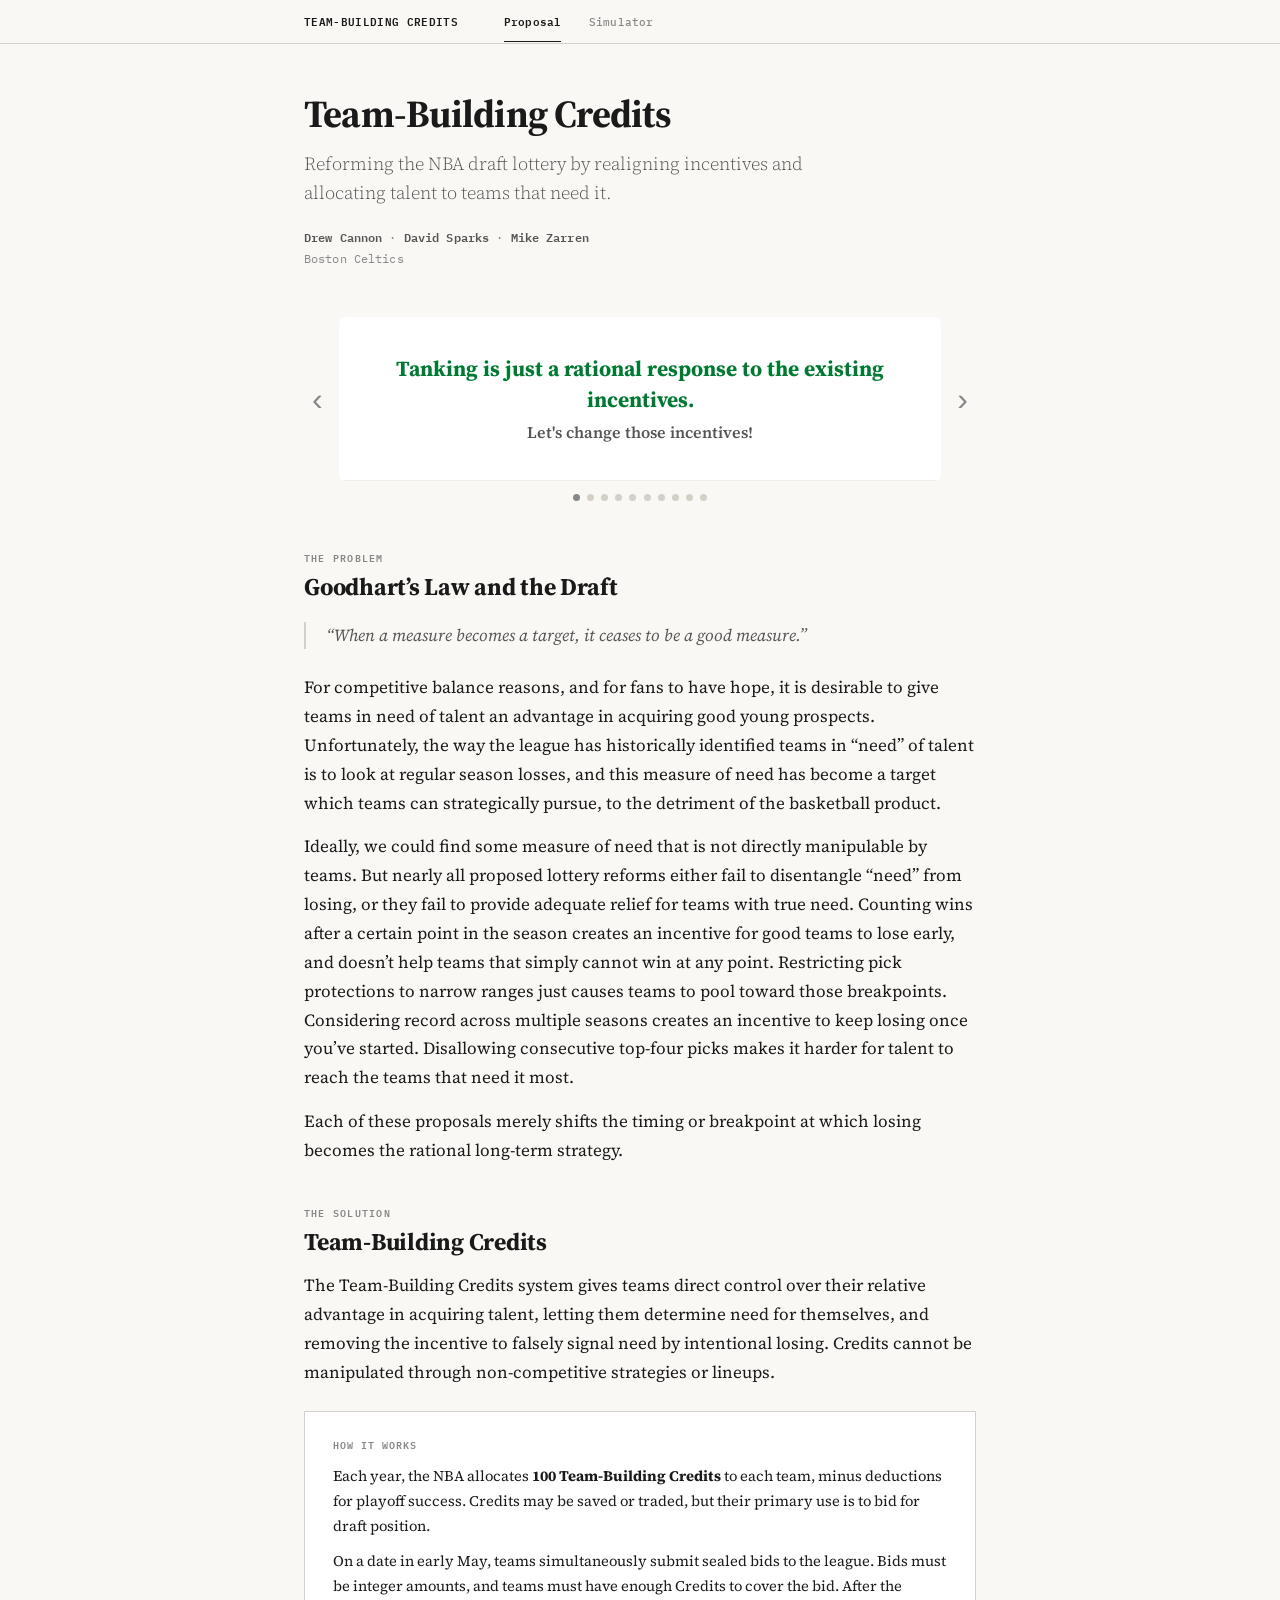
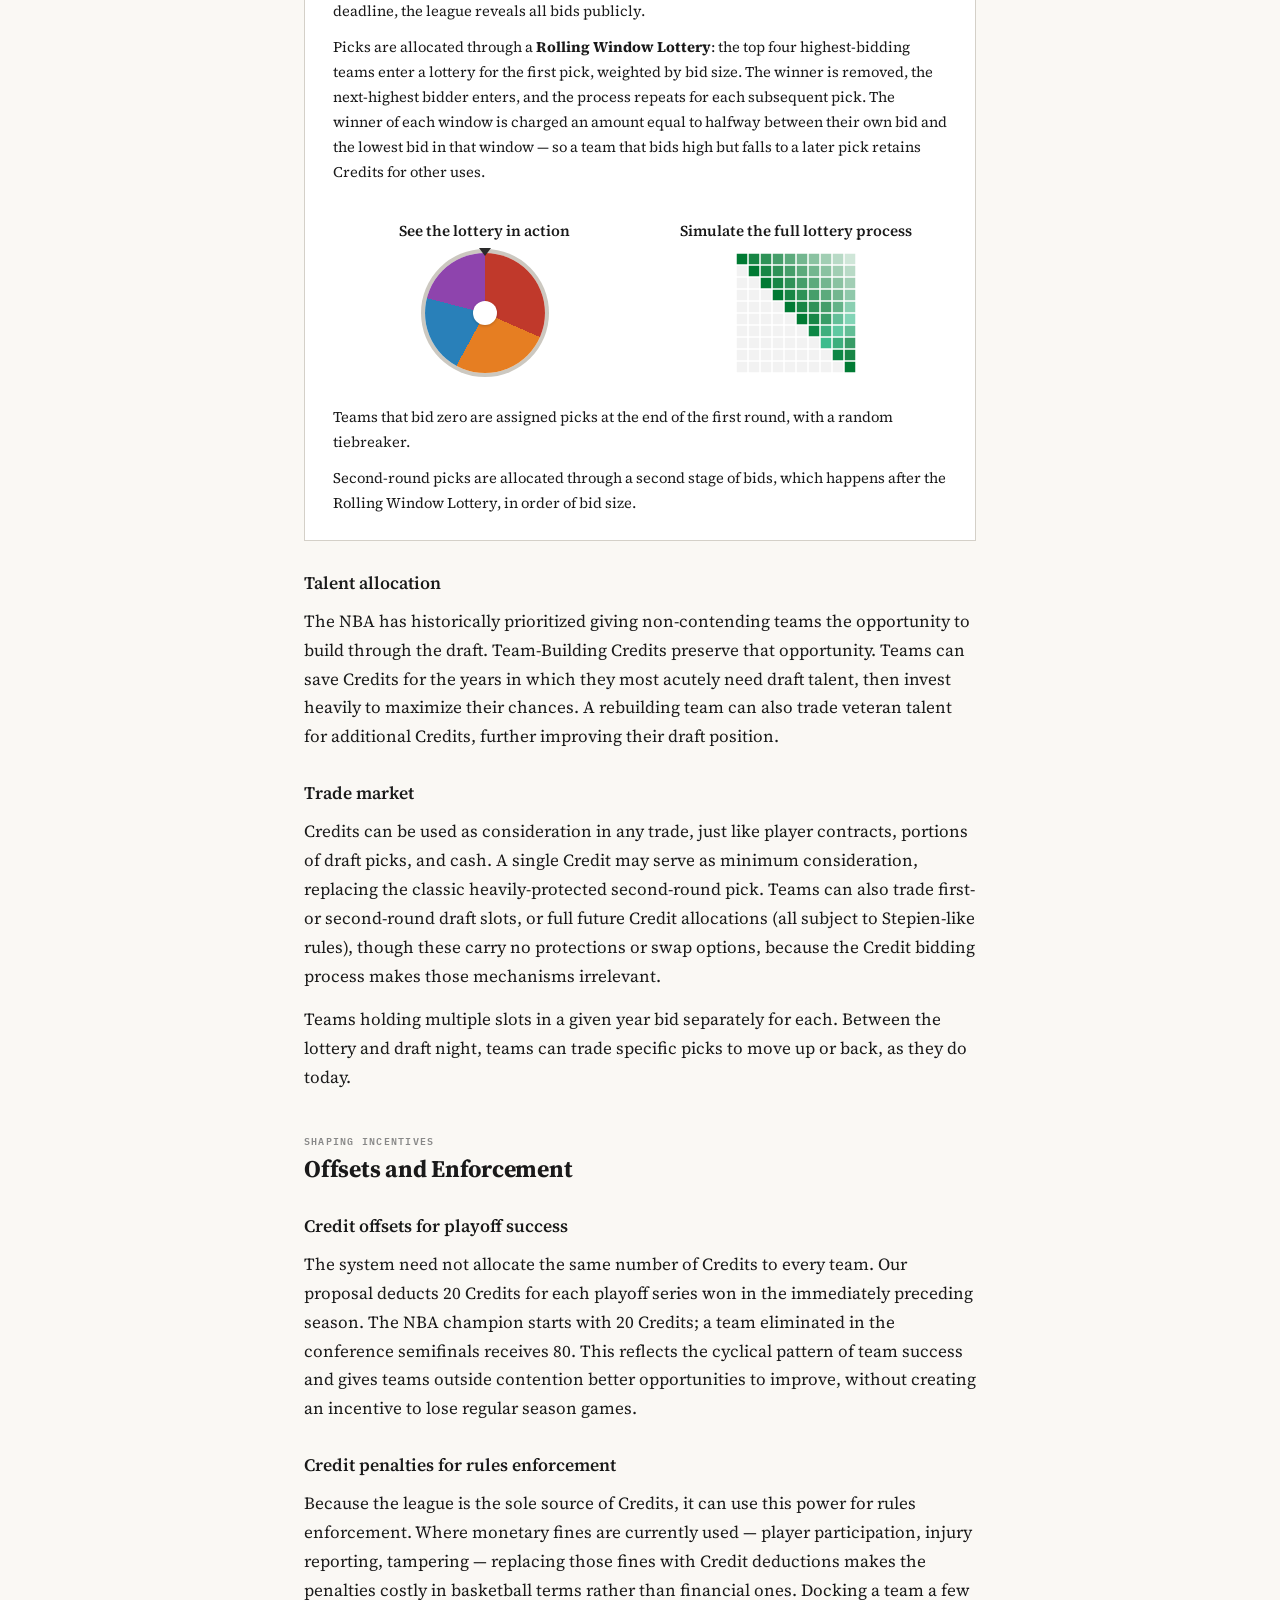
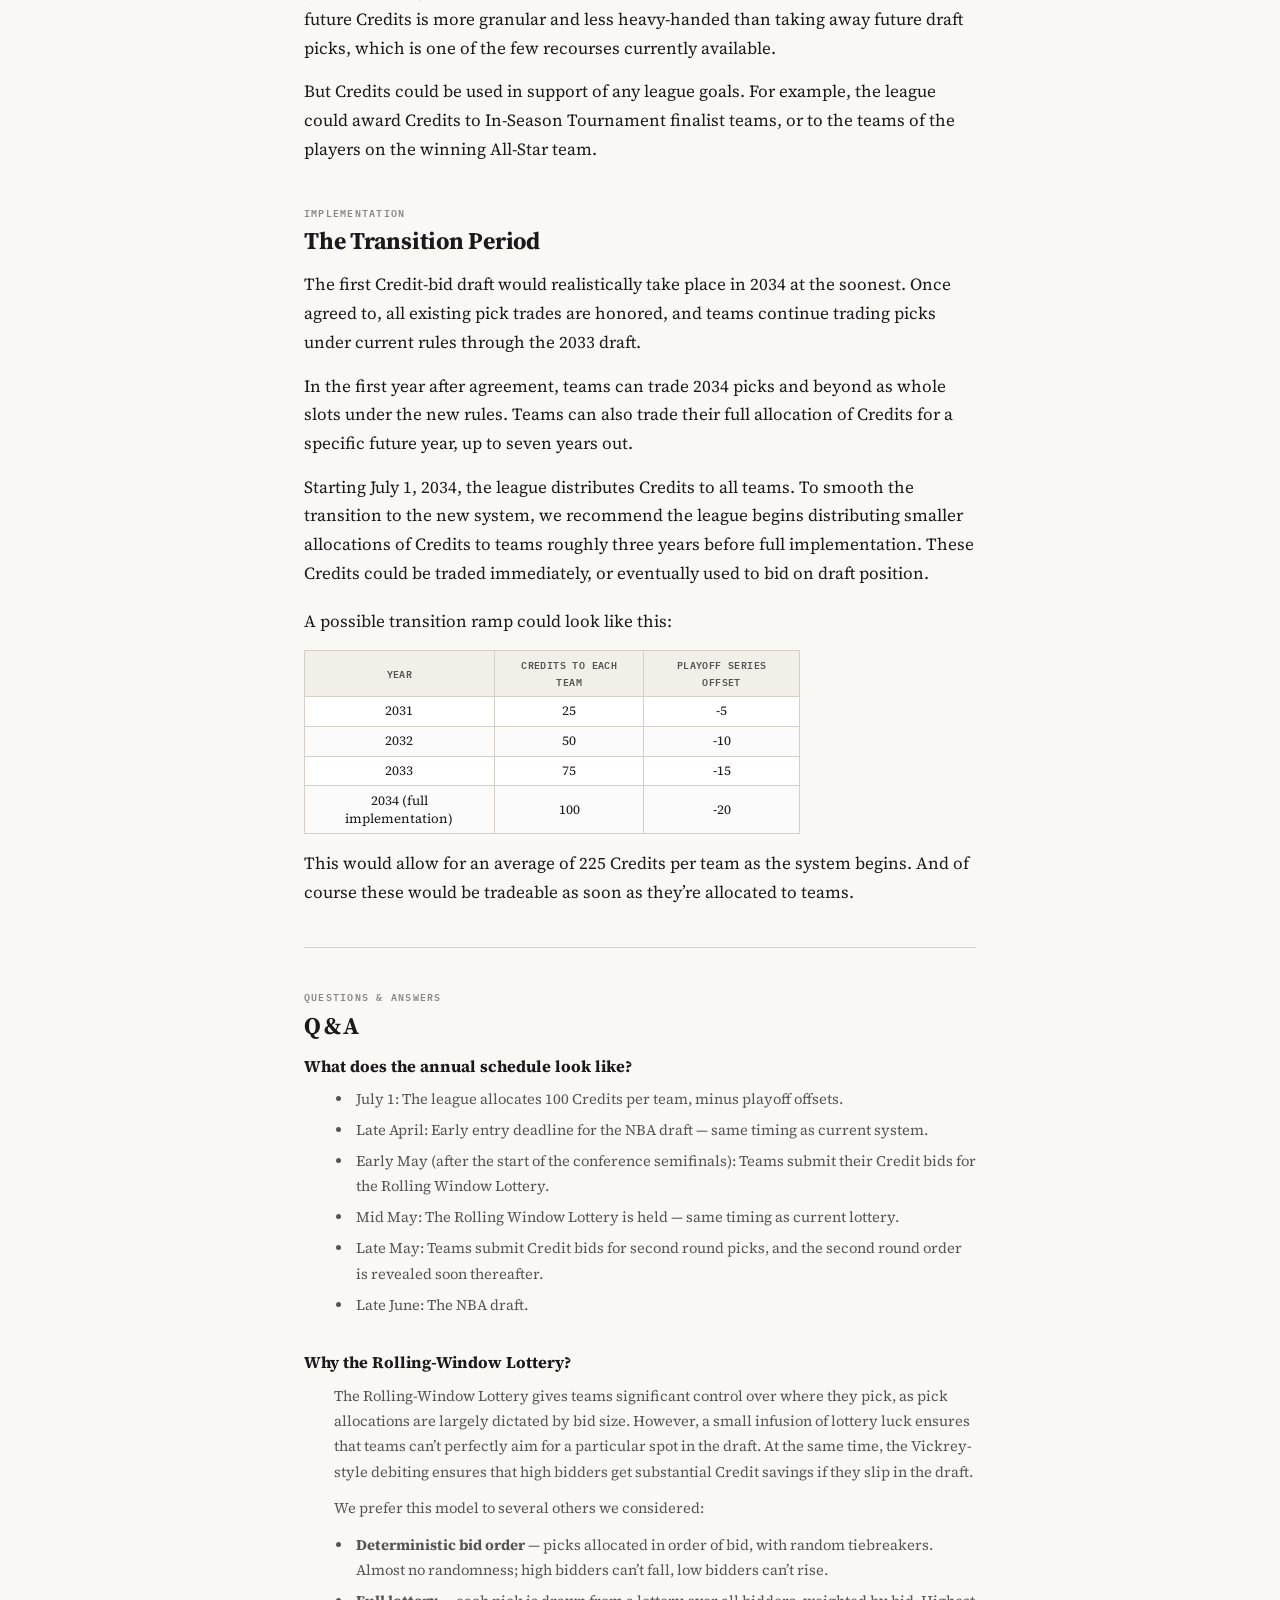
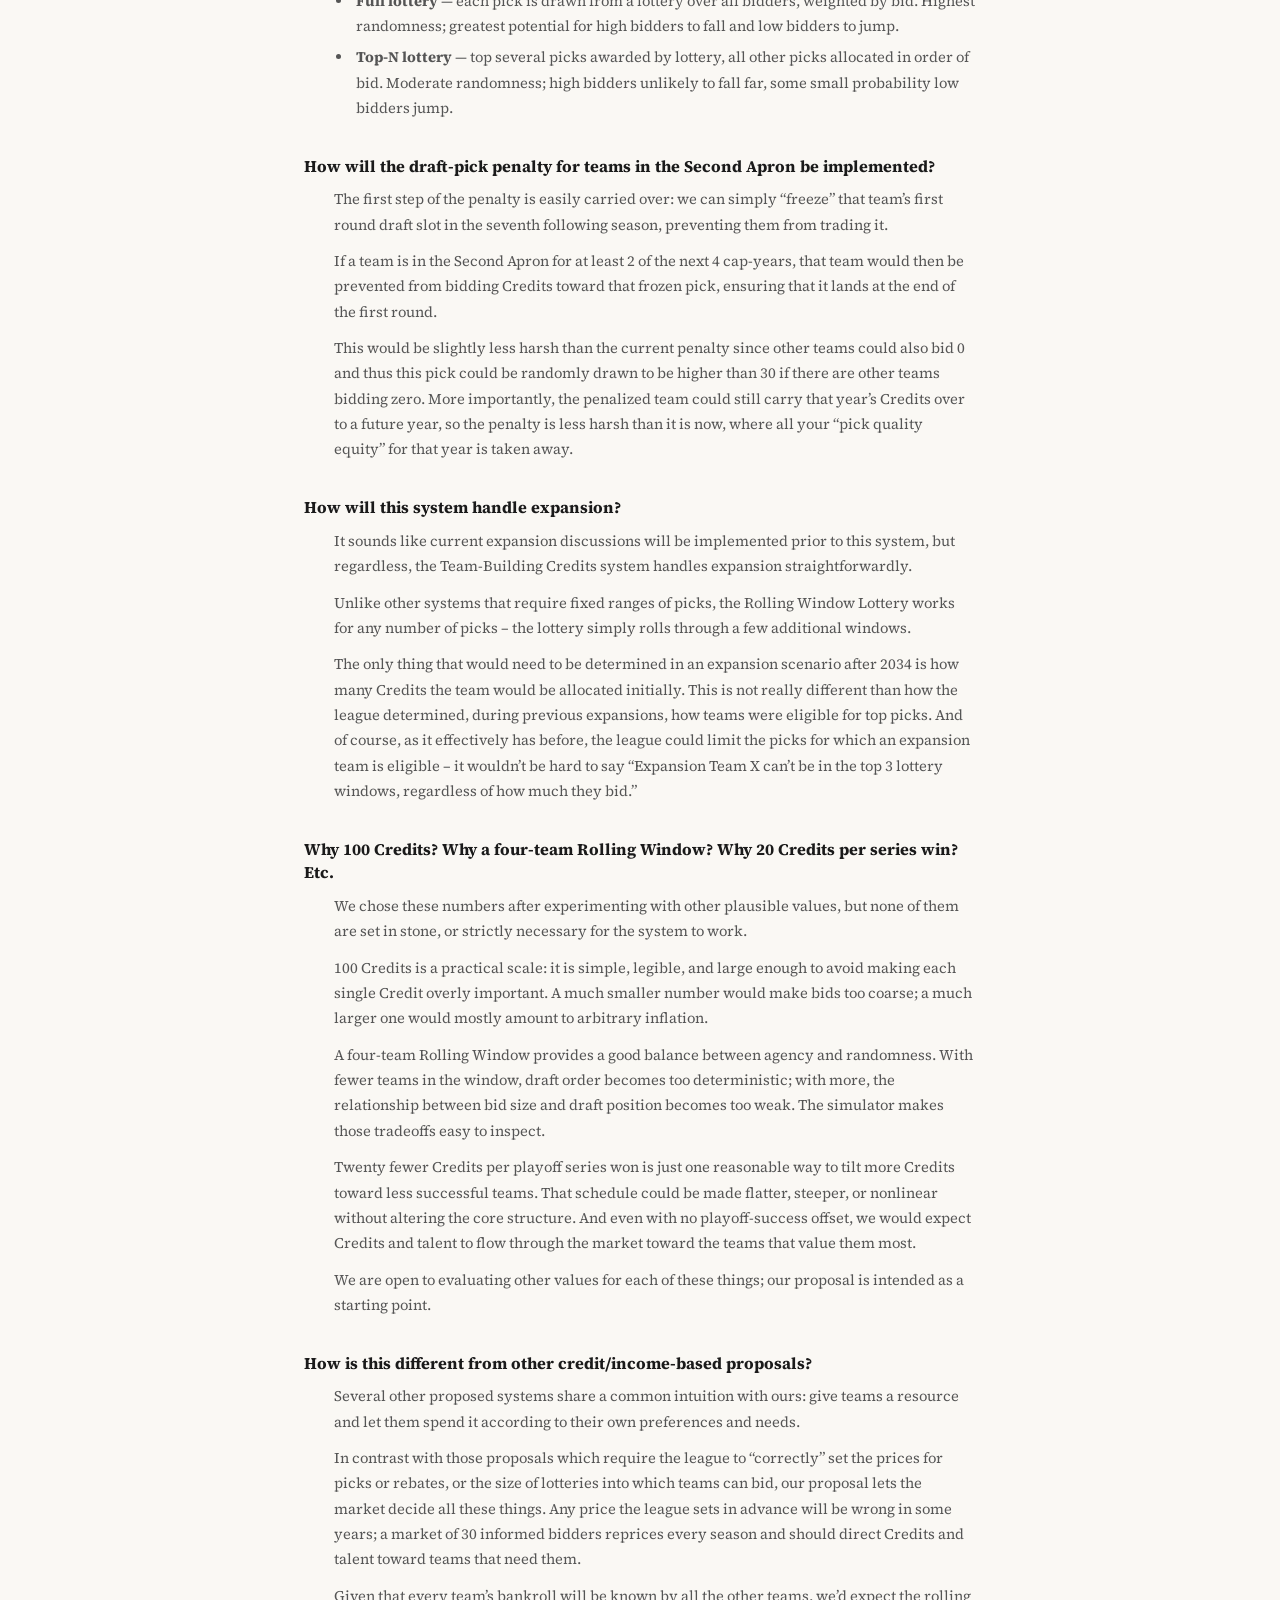
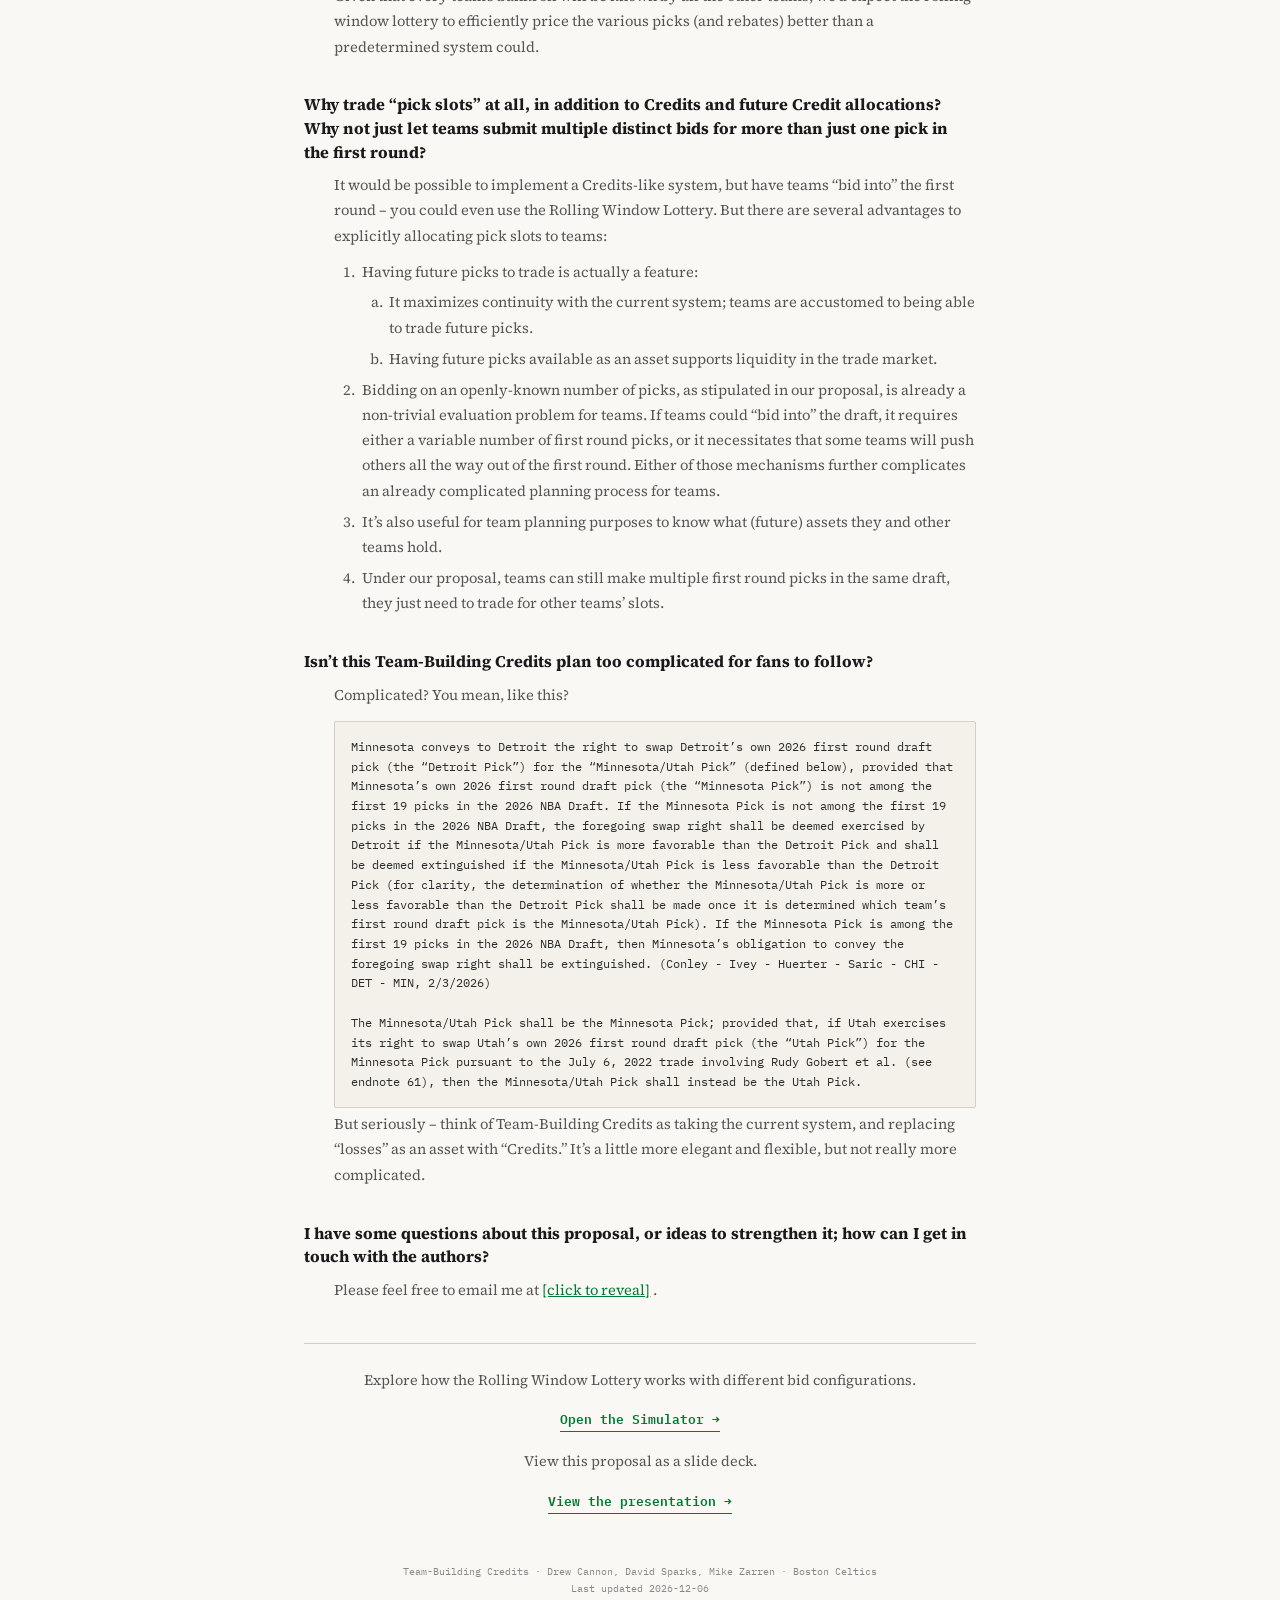
==== index.html @ 3e0dba51 "Harmonizing the share aesthetic" ====
<!DOCTYPE html>
<html lang="en">
<head>
<meta charset="UTF-8">
<meta name="viewport" content="width=device-width, initial-scale=1.0">
<title>Team-Building Credits — A Proposal for NBA Draft Reform</title>
<meta name="description" content="Putting team-building in the hands of the teams.">
<meta property="og:title" content="Team-Building Credits — A Proposal for NBA Draft Reform">
<meta property="og:description" content="Putting team-building in the hands of the teams.">
<meta property="og:type" content="website">
<meta property="og:image" content="https://dsparks.github.io/credits/og-image.png">
<meta name="twitter:card" content="summary">
<meta name="twitter:image" content="https://dsparks.github.io/credits/og-image.png">
<meta name="twitter:title" content="Team-Building Credits — A Proposal for NBA Draft Reform">
<meta name="twitter:description" content="Putting team-building in the hands of the teams.">
<link rel="icon" type="image/svg+xml" href="favicon.svg">
<script defer src="https://cloud.umami.is/script.js" data-website-id="dee76a7d-1304-4c90-aec9-0fe3c653b751"></script>
<link href="https://fonts.googleapis.com/css2?family=Source+Serif+4:ital,opsz,wght@0,8..60,300;0,8..60,400;0,8..60,600;0,8..60,700;1,8..60,300;1,8..60,400&family=IBM+Plex+Mono:wght@400;500;600&display=swap" rel="stylesheet">
<link rel="stylesheet" href="shared.css">
<style>
body { font-size: 17px; line-height: 1.7; }

/* --- Page --- */
.page {
  max-width: 720px;
  margin: 0 auto;
  padding: 3rem 1.5rem 6rem;
}

/* --- Hero --- */
.hero {
  margin-bottom: 3rem;
}

.hero h1 {
  font-family: var(--serif);
  font-size: 2.4rem;
  font-weight: 700;
  letter-spacing: -0.02em;
  line-height: 1.15;
  margin-bottom: 0.75rem;
  color: var(--text);
}

.hero .subtitle {
  font-size: 1.15rem;
  font-weight: 300;
  color: var(--text-secondary);
  line-height: 1.6;
  max-width: 560px;
}

.hero .byline {
  margin-top: 1.25rem;
  font-family: var(--mono);
  font-size: 0.75rem;
  color: var(--text-tertiary);
  letter-spacing: 0.01em;
}

.hero .byline strong {
  color: var(--text-secondary);
  font-weight: 600;
}

/* --- Section --- */
.section {
  margin-bottom: 2.5rem;
}

.section-label {
  font-family: var(--mono);
  font-size: 0.65rem;
  font-weight: 600;
  text-transform: uppercase;
  letter-spacing: 0.12em;
  color: var(--text-tertiary);
  margin-bottom: 0.3rem;
}

.section h2 {
  font-family: var(--serif);
  font-size: 1.5rem;
  font-weight: 700;
  letter-spacing: -0.01em;
  margin-bottom: 0.9rem;
  line-height: 1.25;
}

.section h3 {
  font-family: var(--serif);
  font-size: 1.1rem;
  font-weight: 600;
  margin-top: 1.75rem;
  margin-bottom: 0.5rem;
}

.section p {
  margin-bottom: 0.9rem;
}

/* --- Epigraph --- */
.epigraph {
  margin: 1.25rem 0 1.5rem 0;
  padding-left: 1.25rem;
  border-left: 2px solid var(--rule);
  font-style: italic;
  font-size: 1.05rem;
  color: var(--text-secondary);
  line-height: 1.65;
}

/* --- Mechanism box --- */
.mechanism-box {
  background: var(--white);
  border: 1px solid var(--rule);
  padding: 1.5rem 1.75rem;
  margin: 1.5rem 0 1.75rem;
}

.mechanism-box .mech-title {
  font-family: var(--mono);
  font-size: 0.65rem;
  font-weight: 600;
  text-transform: uppercase;
  letter-spacing: 0.1em;
  color: var(--text-tertiary);
  margin-bottom: 0.65rem;
}

.mechanism-box p {
  font-size: 0.92rem;
  line-height: 1.7;
  margin-bottom: 0.65rem;
}

.mechanism-box p:last-child { margin-bottom: 0; }

/* --- Transition ramp table (overrides) --- */
.transition-table-wrap {
  margin: 1.15rem 0 1.35rem 0;
}

.transition-table {
  width: 100%;
  max-width: 31rem;
}

.transition-ramp-note {
  margin-top: 0.95rem;
}

/* --- Q&A --- */
.qa-item {
  margin: 0 0 2.1rem 0;
  padding-top: 0;
  border-top: none;
}

.qa-item:first-of-type {
  padding-top: 0;
  border-top: none;
}

.qa-item .question {
  font-family: var(--serif);
  font-size: 1.02rem;
  font-weight: 700;
  color: var(--text);
  margin-bottom: 0.55rem;
  line-height: 1.45;
}

.qa-item .answer {
  margin-left: 0.9rem;
  padding-left: 1rem;
  border-left: none;
  font-size: 0.92rem;
  line-height: 1.72;
  color: var(--text-secondary);
}

.qa-item .answer p {
  color: var(--text-secondary);
  font-size: 0.92rem;
  margin-bottom: 0.7rem;
}

.qa-item .answer p:last-child {
  margin-bottom: 0;
}

.qa-item .answer ul {
  margin: 0.45rem 0 0.8rem 1.15rem;
  padding: 0;
  font-size: 0.92rem;
  line-height: 1.72;
  color: var(--text-secondary);
}

.qa-item .answer ol {
  margin: 0.45rem 0 0.8rem 0;
  padding-left: 1.5rem;
  font-size: 0.92rem;
  line-height: 1.72;
  color: var(--text-secondary);
}

.qa-item .answer li ol {
  margin-top: 0.3rem;
  margin-bottom: 0.3rem;
}

.qa-item .answer li {
  margin-bottom: 0.35rem;
  padding-left: 0.2rem;
}

.qa-item .answer a { text-decoration: underline; }

/* --- Long pick description block --- */
.pick-code-block {
  margin: 0.8rem 0 0.25rem;
  padding: 0.95rem 1rem;
  background: #f4f1ea;
  border: 1px solid var(--rule);
  border-radius: 2px;
  overflow-x: auto;
}

.pick-code-block code {
  display: block;
  white-space: pre-wrap;
  font-family: var(--mono);
  font-size: 0.78rem;
  line-height: 1.58;
  color: #2b2b2b;
}

/* --- CTA --- */
.cta {
  margin-top: 1rem;
  padding-top: 1.5rem;
  border-top: 1px solid var(--rule);
  text-align: center;
}

.cta p {
  font-size: 0.9rem;
  color: var(--text-secondary);
  margin-bottom: 0.75rem;
}

.cta a {
  font-family: var(--mono);
  font-size: 0.8rem;
  font-weight: 600;
  text-decoration: none;
  border-bottom: 1px solid var(--accent);
  padding-bottom: 1px;
}

.cta a:hover { color: var(--accent-light); border-color: var(--accent-light); }

/* --- Rule / footer --- */
hr {
  border: none;
  border-top: 1px solid var(--rule);
  margin: 2.5rem 0;
}

.footer {
  font-family: var(--mono);
  font-size: 0.65rem;
  color: var(--text-tertiary);
  text-align: center;
  margin-top: 3rem;
}

.dim { color: var(--text-secondary); }

@media (max-width: 600px) {
  .page { padding: 2rem 1rem 4rem; }
  .hero h1 { font-size: 1.7rem; }
  .alt-grid { grid-template-columns: 1fr; }
  .alt-card { border-right: none !important; }
  .alt-card:not(:last-child) { border-bottom: 1px solid var(--rule-light) !important; }
}

/* --- Glider Carousel --- */
.glider-section {
  margin: 0 0 3rem;
}
.glider-outer {
  display: flex;
  align-items: center;
  gap: 0.5rem;
}
.glider-viewport {
  flex: 1;
  overflow: hidden;
  border-radius: 6px;
  background: var(--surface);
}
.glider-track {
  display: flex;
  transition: transform 0.45s cubic-bezier(0.4, 0, 0.2, 1);
  will-change: transform;
}
.glider-slide {
  min-width: 100%;
  padding: 2.25rem 2rem;
  display: flex;
  align-items: center;
  justify-content: center;
  min-height: 10rem;
  text-align: center;
}
.glider-slide p {
  font-family: var(--serif);
  font-size: 1.25rem;
  font-weight: 700;
  line-height: 1.45;
  color: var(--text);
  max-width: 520px;
}
.glider-btn {
  background: none;
  border: none;
  cursor: pointer;
  font-size: 2rem;
  line-height: 1;
  color: var(--text-tertiary);
  padding: 0.25rem 0.5rem;
  flex-shrink: 0;
  transition: color 0.15s;
  user-select: none;
}
.glider-btn:hover { color: var(--text-secondary); }
.glider-dots {
  display: flex;
  justify-content: center;
  gap: 0.45rem;
  margin-top: 0.85rem;
}
.glider-dot {
  width: 7px;
  height: 7px;
  border-radius: 50%;
  border: none;
  background: var(--rule);
  cursor: pointer;
  padding: 0;
  transition: background 0.2s;
}
.glider-dot.active { background: var(--text-tertiary); }

/* --- Glider slide style variants ---
   Add ONE of these classes alongside .glider-slide to apply a visual treatment.
   Available names: gs-green  gs-dark  gs-rule  gs-two-tone  gs-warm  gs-stripe

   gs-two-tone requires two <p> tags inside the slide:
     first <p>  = the hook line  (large, accent green)
     second <p> = the payoff line (smaller, muted dark)
   All other styles work with a single <p>. */

/* gs-green — solid forest green, warm cream text */
.gs-green { background: #007A33; }
.gs-green p { color: #f5f0e8; }

/* gs-dark — near-black, warm cream text */
.gs-dark { background: #1c1a17; }
.gs-dark p { color: #f0ece3; }

/* gs-rule — cream bg, thick left accent bar, left-aligned */
.gs-rule { border-left: 5px solid #007A33; padding-left: 2.5rem; justify-content: flex-start; text-align: left; }
.gs-rule p { text-align: left; }

/* gs-two-tone — white bg; first <p> in accent green, second <p> in muted dark */
.gs-two-tone { background: #fff; flex-direction: column; gap: 0.35rem; }
.gs-two-tone p:first-child { font-size: 1.35rem; color: #007A33; }
.gs-two-tone p + p { font-size: 1rem; font-weight: 600; color: var(--text-secondary); }

/* gs-warm — warm ivory bg with oversized faint opening-quote mark */
.gs-warm { background: #f5f1e8; position: relative; overflow: hidden; }
.gs-warm::before {
  content: '\201C';
  position: absolute; top: -0.75rem; left: 0.6rem;
  font-size: 9rem; line-height: 1;
  color: #007A33; opacity: 0.12;
  font-family: var(--serif); font-weight: 700;
  pointer-events: none; user-select: none;
}
.gs-warm p { position: relative; }

/* gs-stripe — cream bg with inset top green stripe */
.gs-stripe { box-shadow: inset 0 5px 0 #007A33; }

/* --- Lottery modal --- */
.mechanism-ctas {
  display: grid;
  grid-template-columns: 1fr 1fr;
  gap: 0.5rem;
  margin: 1.25rem 0 1rem;
}
.mech-cta {
  display: flex;
  flex-direction: column;
  align-items: center;
  gap: 0.75rem;
  padding: 1rem 0.75rem;
  background: none;
  border: none;
  cursor: pointer;
  text-decoration: none;
  color: var(--text);
  border-radius: 4px;
  transition: background 0.15s;
}
.mech-cta:hover {
  background: rgba(0,0,0,0.04);
  color: var(--text);
}
.mech-cta:focus-visible {
  outline: 2px solid var(--accent);
  outline-offset: 4px;
}
.mech-cta-label {
  font-family: var(--serif);
  font-size: 0.95rem;
  font-weight: 600;
  color: var(--text);
  text-align: center;
  line-height: 1.35;
}
.lottery-mini-wheel-wrap {
  position: relative;
  flex-shrink: 0;
  width: 120px;
  height: 120px;
}
.lottery-mini-pointer {
  position: absolute;
  top: -5px;
  left: 50%;
  transform: translateX(-50%);
  width: 0;
  height: 0;
  border-left: 6px solid transparent;
  border-right: 6px solid transparent;
  border-top: 8px solid #2a2a2a;
  z-index: 2;
}
.lottery-mini-wedges {
  display: block;
  width: 120px;
  height: 120px;
  border-radius: 50%;
  background: conic-gradient(
    #C0392B 0 31.58%,
    #E67E22 31.58% 57.89%,
    #2980B9 57.89% 78.95%,
    #8E44AD 78.95% 100%
  );
  box-shadow: 0 0 0 4px #ccc8c0;
  animation: lottery-spin 0.4s linear infinite;
  will-change: transform;
  position: relative;
}
.lottery-mini-wedges::after {
  content: '';
  position: absolute;
  top: 50%;
  left: 50%;
  width: 20%;
  height: 20%;
  border-radius: 50%;
  background: #fff;
  transform: translate(-50%, -50%);
  box-shadow: 0 1px 3px rgba(0,0,0,0.2);
}
@keyframes lottery-spin {
  from { transform: rotate(0deg); }
  to   { transform: rotate(360deg); }
}


.lottery-overlay {
  position: fixed;
  inset: 0;
  background: rgba(0,0,0,0.55);
  z-index: 900;
  display: flex;
  align-items: center;
  justify-content: center;
  opacity: 0;
  pointer-events: none;
  transition: opacity 0.2s ease;
}
.lottery-overlay.open {
  opacity: 1;
  pointer-events: auto;
}
.lottery-modal {
  position: relative;
  width: min(92vw, 1100px);
  height: min(88vh, 720px);
  background: var(--bg);
  border-radius: 3px;
  overflow: hidden;
  box-shadow: 0 12px 48px rgba(0,0,0,0.3);
  transform: scale(0.97);
  transition: transform 0.2s ease;
}
.lottery-overlay.open .lottery-modal {
  transform: scale(1);
}
.lottery-modal iframe {
  width: 100%;
  height: 100%;
  border: none;
  display: block;
}
.lottery-modal-close {
  position: absolute;
  top: 0.6rem;
  right: 0.75rem;
  z-index: 10;
  background: rgba(250,248,244,0.92);
  border: 1px solid var(--rule);
  cursor: pointer;
  font-size: 1rem;
  line-height: 1;
  color: var(--text-secondary);
  padding: 0.3rem 0.55rem;
  border-radius: 2px;
  font-family: var(--mono);
  transition: color 0.15s, background 0.15s;
}
.lottery-modal-close:hover {
  color: var(--text);
  background: var(--white);
}
</style>
</head>
<body>

<nav class="site-nav">
  <div class="site-nav-inner">
    <a class="site-nav-title" href="index.html">Team-Building Credits</a>
    <a class="nav-tab active" href="index.html">Proposal</a>
    <a class="nav-tab" href="simulator.html">Simulator</a>
  </div>
</nav>

<div class="page">

  <div class="hero">
    <h1>Team-Building Credits</h1>
    <div class="subtitle">Reforming the NBA draft lottery by realigning incentives and allocating talent to teams that need it.</div>
    <div class="byline">
      <strong>Drew Cannon</strong> &middot; <strong>David Sparks</strong> &middot; <strong>Mike Zarren</strong><br>
      Boston Celtics
    </div>
  </div>

  <div class="glider-section">
    <div class="glider-outer">
      <button class="glider-btn glider-prev" aria-label="Previous slide">&#8249;</button>
      <div class="glider-viewport">
        <div class="glider-track" id="gliderTrack">
          <div class="glider-slide gs-two-tone" aria-hidden="true"><p>Tanking is just a rational response to the existing incentives.</p><p>Let's change those incentives!</p></div>
          <div class="glider-slide gs-dark"><p>Team-Building Credits sever the connection between losing and draft position, giving teams direct control over their rebuilding strategy.</p></div>
          <div class="glider-slide gs-green" aria-hidden="true"><p>The league distributes ≈100 Credits to each team, each year. Fewer Credits go to teams who advance in the playoffs.</p></div>
          <div class="glider-slide gs-rule" aria-hidden="true"><p>Credits are used to bid for draft position in a <i>Rolling Window Lottery.</i></p></div>
          <div class="glider-slide gs-stripe" aria-hidden="true"><p>But unspent Credits carry over year-to-year, allowing teams to save up.</p></div>
          <div class="glider-slide gs-dark" aria-hidden="true"><p>Want a top pick? Save up your Credits or trade for them, then bid when the timing is right.</p></div>
          <div class="glider-slide gs-rule" aria-hidden="true"><p>Credits can be traded, just like players, picks, and cash are now.</p></div>
          <div class="glider-slide gs-stripe" aria-hidden="true"><p>Future Credit allocations can also be traded, as can pick slots</p></div>
          <div class="glider-slide gs-green" aria-hidden="true"><p>Fans deserve a league where their team never has a reason to lose.</p></div>
        </div>
      </div>
      <button class="glider-btn glider-next" aria-label="Next slide">&#8250;</button>
    </div>
    <div class="glider-dots" id="gliderDots">
      <button class="glider-dot active" aria-label="Slide 1"></button>
      <button class="glider-dot" aria-label="Slide 2"></button>
      <button class="glider-dot" aria-label="Slide 3"></button>
      <button class="glider-dot" aria-label="Slide 4"></button>
      <button class="glider-dot" aria-label="Slide 5"></button>
      <button class="glider-dot" aria-label="Slide 6"></button>
      <button class="glider-dot" aria-label="Slide 7"></button>
      <button class="glider-dot" aria-label="Slide 8"></button>
      <button class="glider-dot" aria-label="Slide 9"></button>
      <button class="glider-dot" aria-label="Slide 10"></button>
    </div>
  </div>

  <div class="section">
    <div class="section-label">The Problem</div>
    <h2>Goodhart&rsquo;s Law and the Draft</h2>

    <div class="epigraph">
      &ldquo;When a measure becomes a target, it ceases to be a good measure.&rdquo;
    </div>

    <p>For competitive balance reasons, and for fans to have hope, it is desirable to give teams in need of talent an advantage in acquiring good young prospects. Unfortunately, the way the league has historically identified teams in &ldquo;need&rdquo; of talent is to look at regular season losses, and this measure of need has become a target which teams can strategically pursue, to the detriment of the basketball product.</p>

    <p>Ideally, we could find some measure of need that is not directly manipulable by teams. But nearly all proposed lottery reforms either fail to disentangle &ldquo;need&rdquo; from losing, or they fail to provide adequate relief for teams with true need. Counting wins after a certain point in the season creates an incentive for good teams to lose early, and doesn&rsquo;t help teams that simply cannot win at any point. Restricting pick protections to narrow ranges just causes teams to pool toward those breakpoints. Considering record across multiple seasons creates an incentive to keep losing once you&rsquo;ve started. Disallowing consecutive top-four picks makes it harder for talent to reach the teams that need it most.</p>

    <p>Each of these proposals merely shifts the timing or breakpoint at which losing becomes the rational long-term strategy.</p>
  </div>

  <div class="section">
    <div class="section-label">The Solution</div>
    <h2>Team-Building Credits</h2>

    <p>The Team-Building Credits system gives teams direct control over their relative advantage in acquiring talent, letting them determine need for themselves, and removing the incentive to falsely signal need by intentional losing. Credits cannot be manipulated through non-competitive strategies or lineups.</p>

    <div class="mechanism-box">
      <div class="mech-title">How It Works</div>
      <p>Each year, the NBA allocates <strong>100 Team-Building Credits</strong> to each team, minus deductions for playoff success. Credits may be saved or traded, but their primary use is to bid for draft position.</p>
      <p>On a date in early May, teams simultaneously submit sealed bids to the league. Bids must be integer amounts, and teams must have enough Credits to cover the bid. After the deadline, the league reveals all bids publicly.</p>
      <p>Picks are allocated through a <strong>Rolling Window Lottery</strong>: the top four highest-bidding teams enter a lottery for the first pick, weighted by bid size. The winner is removed, the next-highest bidder enters, and the process repeats for each subsequent pick. The winner of each window is charged an amount equal to halfway between their own bid and the lowest bid in that window &mdash; so a team that bids high but falls to a later pick retains Credits for other uses.</p>
      <div class="mechanism-ctas">
        <button class="mech-cta" id="lotteryTrigger">
          <span class="mech-cta-label">See the lottery in action</span>
          <span class="lottery-mini-wheel-wrap">
            <span class="lottery-mini-pointer"></span>
            <span class="lottery-mini-wedges"></span>
          </span>
        </button>
        <a class="mech-cta" href="simulator.html">
          <span class="mech-cta-label">Simulate the full lottery process</span>
          <canvas id="heatmapIcon"></canvas>
        </a>
      </div>
      <p>Teams that bid zero are assigned picks at the end of the first round, with a random tiebreaker.</p>
      <p>Second-round picks are allocated through a second stage of bids, which happens after the Rolling Window Lottery, in order of bid size.</p>
    </div>

    <h3>Talent allocation</h3>
    <p>The NBA has historically prioritized giving non-contending teams the opportunity to build through the draft. Team-Building Credits preserve that opportunity. Teams can save Credits for the years in which they most acutely need draft talent, then invest heavily to maximize their chances. A rebuilding team can also trade veteran talent for additional Credits, further improving their draft position.</p>

    <h3>Trade market</h3>
    <p>Credits can be used as consideration in any trade, just like player contracts, portions of draft picks, and cash. A single Credit may serve as minimum consideration, replacing the classic heavily-protected second-round pick. Teams can also trade first- or second-round draft slots, or full future Credit allocations (all subject to Stepien-like rules), though these carry no protections or swap options, because the Credit bidding process makes those mechanisms irrelevant.</p>
    <p>Teams holding multiple slots in a given year bid separately for each. Between the lottery and draft night, teams can trade specific picks to move up or back, as they do today.</p>
  </div>

  <div class="section">
    <div class="section-label">Shaping Incentives</div>
    <h2>Offsets and Enforcement</h2>

    <h3>Credit offsets for playoff success</h3>
    <p>The system need not allocate the same number of Credits to every team. Our proposal deducts 20 Credits for each playoff series won in the immediately preceding season. The NBA champion starts with 20 Credits; a team eliminated in the conference semifinals receives 80. This reflects the cyclical pattern of team success and gives teams outside contention better opportunities to improve, without creating an incentive to lose regular season games.</p>

    <h3>Credit penalties for rules enforcement</h3>
    <p>Because the league is the sole source of Credits, it can use this power for rules enforcement. Where monetary fines are currently used &mdash; player participation, injury reporting, tampering &mdash; replacing those fines with Credit deductions makes the penalties costly in basketball terms rather than financial ones. Docking a team a few future Credits is more granular and less heavy-handed than taking away future draft picks, which is one of the few recourses currently available.</p>
    <p>But Credits could be used in support of any league goals. For example, the league could award Credits to In-Season Tournament finalist teams, or to the teams of the players on the winning All-Star team.</p>
  </div>

  <div class="section">
    <div class="section-label">Implementation</div>
    <h2>The Transition Period</h2>

    <p>The first Credit-bid draft would realistically take place in 2034 at the soonest. Once agreed to, all existing pick trades are honored, and teams continue trading picks under current rules through the 2033 draft.</p>
    <p>In the first year after agreement, teams can trade 2034 picks and beyond as whole slots under the new rules. Teams can also trade their full allocation of Credits for a specific future year, up to seven years out.</p>
    <p>Starting July 1, 2034, the league distributes Credits to all teams. To smooth the transition to the new system, we recommend the league begins distributing smaller allocations of Credits to teams roughly three years before full implementation. These Credits could be traded immediately, or eventually used to bid on draft position.</p>
    <div class="transition-table-wrap">
  <p>A possible transition ramp could look like this:</p>
  <table class="transition-table">
    <thead>
      <tr>
        <th>Year</th>
        <th>Credits to each team</th>
        <th>Playoff series offset</th>
      </tr>
    </thead>
    <tbody>
      <tr>
        <td>2031</td>
        <td>25</td>
        <td>-5</td>
      </tr>
      <tr>
        <td>2032</td>
        <td>50</td>
        <td>-10</td>
      </tr>
      <tr>
        <td>2033</td>
        <td>75</td>
        <td>-15</td>
      </tr>
      <tr>
        <td>2034 (full implementation)</td>
        <td>100</td>
        <td>-20</td>
      </tr>
    </tbody>
  </table>
  <p class="transition-ramp-note">This would allow for an average of 225 Credits per team as the system begins. And of course these would be tradeable as soon as they&rsquo;re allocated to teams.</p>
</div>
  </div>

  <hr>

  <div class="section">
    <div class="section-label">Questions &amp; Answers</div>
    <h2>Q&thinsp;&amp;&thinsp;A</h2>
    <div class="qa-item">
      <div class="question">What does the annual schedule look like?</div>
      <div class="answer"><ul>
        <li>July 1: The league allocates 100 Credits per team, minus playoff offsets.</li>
        <li>Late April: Early entry deadline for the NBA draft &mdash; same timing as current system.</li>
        <li>Early May (after the start of the conference semifinals): Teams submit their Credit bids for the Rolling Window Lottery.</li>
        <li>Mid May: The Rolling Window Lottery is held &mdash; same timing as current lottery.</li>
        <li>Late May: Teams submit Credit bids for second round picks, and the second round order is revealed soon thereafter.</li>
        <li>Late June: The NBA draft.</li></ul></div>
    </div>
    <div class="qa-item">
      <div class="question">Why the Rolling-Window Lottery?</div>
      <div class="answer"><p>The Rolling-Window Lottery gives teams significant control over where they pick, as pick allocations are largely dictated by bid size. However, a small infusion of lottery luck ensures that teams can’t perfectly aim for a particular spot in the draft. At the same time, the Vickrey-style debiting ensures that high bidders get substantial Credit savings if they slip in the draft.</p>
        <p>We prefer this model to several others we considered:</p>
       <ul>
          <li><b>Deterministic bid order</b> &mdash; picks allocated in order of bid, with random tiebreakers. Almost no randomness; high bidders can’t fall, low bidders can’t rise.</li>
          <li><b>Full lottery</b> &mdash; each pick is drawn from a lottery over all bidders, weighted by bid. Highest randomness; greatest potential for high bidders to fall and low bidders to jump.</li>
          <li><b>Top-N lottery</b> &mdash; top several picks awarded by lottery, all other picks allocated in order of bid. Moderate randomness; high bidders unlikely to fall far, some small probability low bidders jump.</li>
        </ul>
      </div>
    </div>
    <div class="qa-item">
      <div class="question">How will the draft-pick penalty for teams in the Second Apron be implemented?</div>
      <div class="answer"><p>The first step of the penalty is easily carried over: we can simply “freeze” that team’s first round draft slot in the seventh following season, preventing them from trading it.</p>
        <p>If a team is in the Second Apron for at least 2 of the next 4 cap-years, that team would then be prevented from bidding Credits toward that frozen pick, ensuring that it lands at the end of the first round.</p>
        <p>This would be slightly less harsh than the current penalty since other teams could also bid 0 and thus this pick could be randomly drawn to be higher than 30 if there are other teams bidding zero. More importantly, the penalized team could still carry that year’s Credits over to a future year, so the penalty is less harsh than it is now, where all your “pick quality equity” for that year is taken away.</p>
    </div>
    </div>
    <div class="qa-item">
      <div class="question">How will this system handle expansion?</div>
      <div class="answer"><p>It sounds like current expansion discussions will be implemented prior to this system, but regardless, the Team-Building Credits system handles expansion straightforwardly.</p>
        <p>Unlike other systems that require fixed ranges of picks, the Rolling Window Lottery works for any number of picks – the lottery simply rolls through a few additional windows.</p>
        <p>The only thing that would need to be determined in an expansion scenario after 2034 is how many Credits the team would be allocated initially. This is not really different than how the league determined, during previous expansions, how teams were eligible for top picks. And of course, as it effectively has before, the league could limit the picks for which an expansion team is eligible – it wouldn’t be hard to say “Expansion Team X can’t be in the top 3 lottery windows, regardless of how much they bid.”</p>
    </div>
    </div>
    <div class="qa-item">
      <div class="question">Why 100 Credits? Why a four-team Rolling Window? Why 20 Credits per series win? Etc.</div>
      <div class="answer">
        <p>We chose these numbers after experimenting with other plausible values, but none of them are set in stone, or strictly necessary for the system to work.</p>
        <p>100 Credits is a practical scale: it is simple, legible, and large enough to avoid making each single Credit overly important. A much smaller number would make bids too coarse; a much larger one would mostly amount to arbitrary inflation.</p>
        <p>A four-team Rolling Window provides a good balance between agency and randomness. With fewer teams in the window, draft order becomes too deterministic; with more, the relationship between bid size and draft position becomes too weak. The simulator makes those tradeoffs easy to inspect.</p>
        <p>Twenty fewer Credits per playoff series won is just one reasonable way to tilt more Credits toward less successful teams. That schedule could be made flatter, steeper, or nonlinear without altering the core structure. And even with no playoff-success offset, we would expect Credits and talent to flow through the market toward the teams that value them most.</p>
        <p>We are open to evaluating other values for each of these things; our proposal is intended as a starting point.</p>
      </div>
    </div>
    <div class="qa-item">
      <div class="question">How is this different from other credit/income-based proposals?</div>
      <div class="answer">
        <p>Several other proposed systems share a common intuition with ours: give teams a resource and let them spend it according to their own preferences and needs.</p>
        <p>In contrast with those proposals which require the league to &ldquo;correctly&rdquo; set the prices for picks or rebates, or the size of lotteries into which teams can bid, our proposal lets the market decide all these things. Any price the league sets in advance will be wrong in some years; a market of 30 informed bidders reprices every season and should direct Credits and talent toward teams that need them.</p>
        <p>Given that every team&rsquo;s bankroll will be known by all the other teams, we&rsquo;d expect the rolling window lottery to efficiently price the various picks (and rebates) better than a predetermined system could.</p>
      </div>
    </div>
    <div class="qa-item">
      <div class="question">Why trade &ldquo;pick slots&rdquo; at all, in addition to Credits and future Credit allocations? Why not just let teams submit multiple distinct bids for more than just one pick in the first round?</div>
      <div class="answer">
        <p>It would be possible to implement a Credits-like system, but have teams &ldquo;bid into&rdquo; the first round &ndash; you could even use the Rolling Window Lottery. But there are several advantages to explicitly allocating pick slots to teams:</p>
        <ol>
          <li>Having future picks to trade is actually a feature:
            <ol type="a">
              <li>It maximizes continuity with the current system; teams are accustomed to being able to trade future picks.</li>
              <li>Having future picks available as an asset supports liquidity in the trade market.</li>
            </ol>
          </li>
          <li>Bidding on an openly-known number of picks, as stipulated in our proposal, is already a non-trivial evaluation problem for teams. If teams could &ldquo;bid into&rdquo; the draft, it requires either a variable number of first round picks, or it necessitates that some teams will push others all the way out of the first round. Either of those mechanisms further complicates an already complicated planning process for teams.</li>
          <li>It&rsquo;s also useful for team planning purposes to know what (future) assets they and other teams hold.</li>
          <li>Under our proposal, teams can still make multiple first round picks in the same draft, they just need to trade for other teams&rsquo; slots.</li>
        </ol>
      </div>
    </div>
    <div class="qa-item">
      <div class="question">Isn’t this Team-Building Credits plan too complicated for fans to follow?</div>
      <div class="answer"><p>Complicated? You mean, like this?</p>
        <div class="pick-code-block"><code>Minnesota conveys to Detroit the right to swap Detroit’s own 2026 first round draft pick (the “Detroit Pick”) for the “Minnesota/Utah Pick” (defined below), provided that Minnesota’s own 2026 first round draft pick (the “Minnesota Pick”) is not among the first 19 picks in the 2026 NBA Draft. If the Minnesota Pick is not among the first 19 picks in the 2026 NBA Draft, the foregoing swap right shall be deemed exercised by Detroit if the Minnesota/Utah Pick is more favorable than the Detroit Pick and shall be deemed extinguished if the Minnesota/Utah Pick is less favorable than the Detroit Pick (for clarity, the determination of whether the Minnesota/Utah Pick is more or less favorable than the Detroit Pick shall be made once it is determined which team’s first round draft pick is the Minnesota/Utah Pick). If the Minnesota Pick is among the first 19 picks in the 2026 NBA Draft, then Minnesota’s obligation to convey the foregoing swap right shall be extinguished. (Conley - Ivey - Huerter - Saric - CHI - DET - MIN, 2/3/2026)

The Minnesota/Utah Pick shall be the Minnesota Pick; provided that, if Utah exercises its right to swap Utah’s own 2026 first round draft pick (the “Utah Pick”) for the Minnesota Pick pursuant to the July 6, 2022 trade involving Rudy Gobert et al. (see endnote 61), then the Minnesota/Utah Pick shall instead be the Utah Pick.</code></div>
        <p>But seriously &#8211; think of Team-Building Credits as taking the current system, and replacing &#8220;losses&#8221; as an asset with &#8220;Credits.&#8221; It&#8217;s a little more elegant and flexible, but not really more complicated.</p>
      </div>
    </div>
    <div class="qa-item">
      <div class="question">I have some questions about this proposal, or ideas to strengthen it; how can I get in touch with the authors?</div>
      <div class="answer"><p>Please feel free to email me at 
      <span id="contact-link">
        <a href="javascript:void(0);" onclick="revealEmail()" style="cursor: pointer; text-decoration: underline;">[click to reveal]</a>
      </span>.
    </p>
  </div>
  </div>
</div>

  <div class="cta">
    <p>Explore how the Rolling Window Lottery works with different bid configurations.</p>
    <a href="simulator.html">Open the Simulator &rarr;</a>
  </div>

  <div class="cta" style="border-top: none; margin-top: 1rem; padding-top: 0;">
    <p>View this proposal as a slide deck.</p>
    <a href="presentation.html">View the presentation &rarr;</a>
  </div>

  <div class="footer">
    Team-Building Credits &middot; Drew Cannon, David Sparks, Mike Zarren &middot; Boston Celtics
    <br>Last updated <span id="last-updated"></span>
    <script>
      var d = new Date(document.lastModified);
      document.getElementById('last-updated').textContent =
        d.getFullYear() + '-' +
        String(d.getMonth() + 1).padStart(2, '0') + '-' +
        String(d.getDate()).padStart(2, '0');
    </script>
  </div>

</div>

<script>
  function revealEmail() {
    // The string is my email address encoded in Base64
    const secret = "ZHNwYXJrc0BjZWx0aWNzLmNvbQ==";
    const email = atob(secret);
    const container = document.getElementById('contact-link');
    
    // This replaces the "[click to reveal]" text with a live, clickable link
    container.innerHTML = '<a href="mailto:' + email + '">' + email + '</a>';
  }
</script>

<script>
(function() {
  const SLIDE_DURATION = 5000; // ms per slide before auto-advancing

  var track = document.getElementById('gliderTrack');
  var dotsContainer = document.getElementById('gliderDots');
  var slides = track.querySelectorAll('.glider-slide');
  var dots = dotsContainer.querySelectorAll('.glider-dot');
  var current = 0;
  var timer;

  function goTo(idx) {
    slides[current].setAttribute('aria-hidden', 'true');
    dots[current].classList.remove('active');
    current = (idx + slides.length) % slides.length;
    track.style.transform = 'translateX(-' + (current * 100) + '%)';
    slides[current].removeAttribute('aria-hidden');
    dots[current].classList.add('active');
    resetTimer();
  }

  function resetTimer() {
    clearInterval(timer);
    timer = setInterval(function() { goTo(current + 1); }, SLIDE_DURATION);
  }

  document.querySelector('.glider-prev').addEventListener('click', function() { goTo(current - 1); });
  document.querySelector('.glider-next').addEventListener('click', function() { goTo(current + 1); });
  dots.forEach(function(dot, i) { dot.addEventListener('click', function() { goTo(i); }); });

  resetTimer();
})();
</script>

<div class="lottery-overlay" id="lotteryOverlay">
  <div class="lottery-modal" id="lotteryModal">
    <button class="lottery-modal-close" id="lotteryClose" aria-label="Close">✕</button>
    <iframe title="Rolling Window Lottery"></iframe>
  </div>
</div>

<script>
(function() {
  var trigger  = document.getElementById('lotteryTrigger');
  var overlay  = document.getElementById('lotteryOverlay');
  var modal    = document.getElementById('lotteryModal');
  var closeBtn = document.getElementById('lotteryClose');
  var iframe   = modal.querySelector('iframe');
  var loaded   = false;

  function openModal() {
    if (!loaded) { iframe.src = 'rolling-window-animated.html?embed'; loaded = true; }
    overlay.classList.add('open');
    document.body.style.overflow = 'hidden';
    setTimeout(function() { iframe.focus(); }, 50);
  }
  function closeModal() {
    overlay.classList.remove('open');
    document.body.style.overflow = '';
    trigger.focus();
  }

  trigger.addEventListener('click', openModal);
  closeBtn.addEventListener('click', closeModal);
  overlay.addEventListener('click', function(e) { if (!modal.contains(e.target)) closeModal(); });
  document.addEventListener('keydown', function(e) { if (e.key === 'Escape') closeModal(); });
})();
</script>


<script>
(function() {
  var canvas = document.getElementById('heatmapIcon');
  if (!canvas) return;
  var dpr = window.devicePixelRatio || 1;
  var S = 120, COLS = 10, ROWS = 10;
  canvas.width  = Math.round(S * dpr);
  canvas.height = Math.round(S * dpr);
  canvas.style.width  = S + 'px';
  canvas.style.height = S + 'px';
  var ctx = canvas.getContext('2d');
  ctx.scale(dpr, dpr);
  var cw = S / COLS, ch = S / ROWS, gap = 1.5;

  var diagSteps = COLS + ROWS - 2; // 18 diagonals
  var period = 2.5; // seconds per full wave sweep

  function iv(r, c) {
    var d = c - r;
    return d < 0 ? 0 : Math.max(0, 1 - d / COLS);
  }

  function frame(ts) {
    var t = ts / 1000;
    ctx.clearRect(0, 0, S, S);
    for (var r = 0; r < ROWS; r++) {
      for (var c = 0; c < COLS; c++) {
        var v = iv(r, c);
        if (v > 0) {
          var phase = Math.PI * 2 * (t / period - (c + r) / diagSteps);
          var shimmer = Math.pow(Math.max(0, Math.sin(phase)), 6) * 0.5;
          var rr = Math.round(shimmer * 120);
          var gg = Math.round(122 + shimmer * 133);
          var bb = Math.round(51 + shimmer * 180);
          ctx.fillStyle = 'rgba(' + rr + ',' + gg + ',' + bb + ',' + (0.1 + v * 0.9).toFixed(2) + ')';
        } else {
          ctx.fillStyle = 'rgba(0,0,0,0.05)';
        }
        ctx.fillRect(c * cw + gap / 2, r * ch + gap / 2, cw - gap, ch - gap);
      }
    }
    requestAnimationFrame(frame);
  }
  requestAnimationFrame(frame);
})();
</script>

</body>
</html>
---- shared.css ----
/* === Foundation === */

:root {
  --bg: #faf8f4;
  --text: #1a1a1a;
  --text-secondary: #555;
  --text-tertiary: #888;
  --rule: #d4d0c8;
  --rule-light: #e8e4dc;
  --accent: #007A33;
  --accent-light: #009940;
  --surface: #f2efe8;
  --white: #fff;
  --serif: 'Source Serif 4', Georgia, serif;
  --mono: 'IBM Plex Mono', 'Menlo', monospace;
}

* { margin: 0; padding: 0; box-sizing: border-box; }

body {
  background: var(--bg);
  color: var(--text);
  font-family: var(--serif);
  -webkit-font-smoothing: antialiased;
}

a { color: var(--accent); }
a:hover { color: var(--accent-light); }

/* === Nav === */

.site-nav {
  border-bottom: 1px solid var(--rule);
  position: sticky;
  top: 0;
  z-index: 200;
  background: var(--bg);
}

.site-nav-inner {
  max-width: 720px;
  margin: 0 auto;
  padding: 0 1.5rem;
  display: flex;
  align-items: baseline;
}

.site-nav-title {
  font-family: var(--mono);
  font-size: 0.7rem;
  font-weight: 600;
  color: var(--text);
  padding: 0.7rem 0;
  margin-right: 2rem;
  text-decoration: none;
  letter-spacing: 0.03em;
  text-transform: uppercase;
}

.site-nav-title:hover { color: var(--accent); }

.nav-tab {
  font-family: var(--mono);
  font-size: 0.7rem;
  font-weight: 500;
  color: var(--text-tertiary);
  text-decoration: none;
  padding: 0.7rem 0.85rem;
  position: relative;
  letter-spacing: 0.02em;
}

.nav-tab:hover { color: var(--text); }

.nav-tab.active {
  color: var(--text);
  font-weight: 600;
}

.nav-tab.active::after {
  content: '';
  position: absolute;
  bottom: -1px;
  left: 0.85rem;
  right: 0.85rem;
  height: 1.5px;
  background: var(--text);
}

/* === Alt grid (comparison cards) === */

.alt-grid {
  display: grid;
  grid-template-columns: 1fr 1fr;
  gap: 0;
  margin: 1.25rem 0;
  border: 1px solid var(--rule);
}

.alt-card {
  padding: 1.1rem 1.25rem;
  border-bottom: 1px solid var(--rule-light);
  border-right: 1px solid var(--rule-light);
}

.alt-card:nth-child(2n) { border-right: none; }
.alt-card:nth-last-child(-n+2) { border-bottom: none; }

.alt-card .alt-name {
  font-family: var(--mono);
  font-size: 0.75rem;
  font-weight: 600;
  margin-bottom: 0.4rem;
  color: var(--text);
}

.alt-card .alt-name.recommended {
  color: var(--accent);
}

.alt-card .alt-name.recommended::after {
  content: ' — proposed';
  font-weight: 400;
  font-size: 0.65rem;
  color: var(--text-tertiary);
}

.alt-card p {
  font-size: 0.85rem;
  line-height: 1.55;
  color: var(--text-secondary);
  margin-bottom: 0;
}

/* === Transition table === */

.transition-table {
  border-collapse: collapse;
  background: var(--white);
  font-size: 0.82rem;
  font-family: var(--serif);
}

.transition-table th,
.transition-table td {
  border: 1px solid var(--rule);
  padding: 0.35rem 0.7rem;
  text-align: center;
  vertical-align: middle;
}

.transition-table th {
  font-family: var(--mono);
  font-size: 0.62rem;
  font-weight: 600;
  text-transform: uppercase;
  letter-spacing: 0.04em;
  color: var(--text-secondary);
  background: var(--surface);
}

.transition-table td {
  color: var(--text);
  line-height: 1.35;
}

.transition-table tbody tr:nth-child(even) {
  background: rgba(0, 0, 0, 0.015);
}
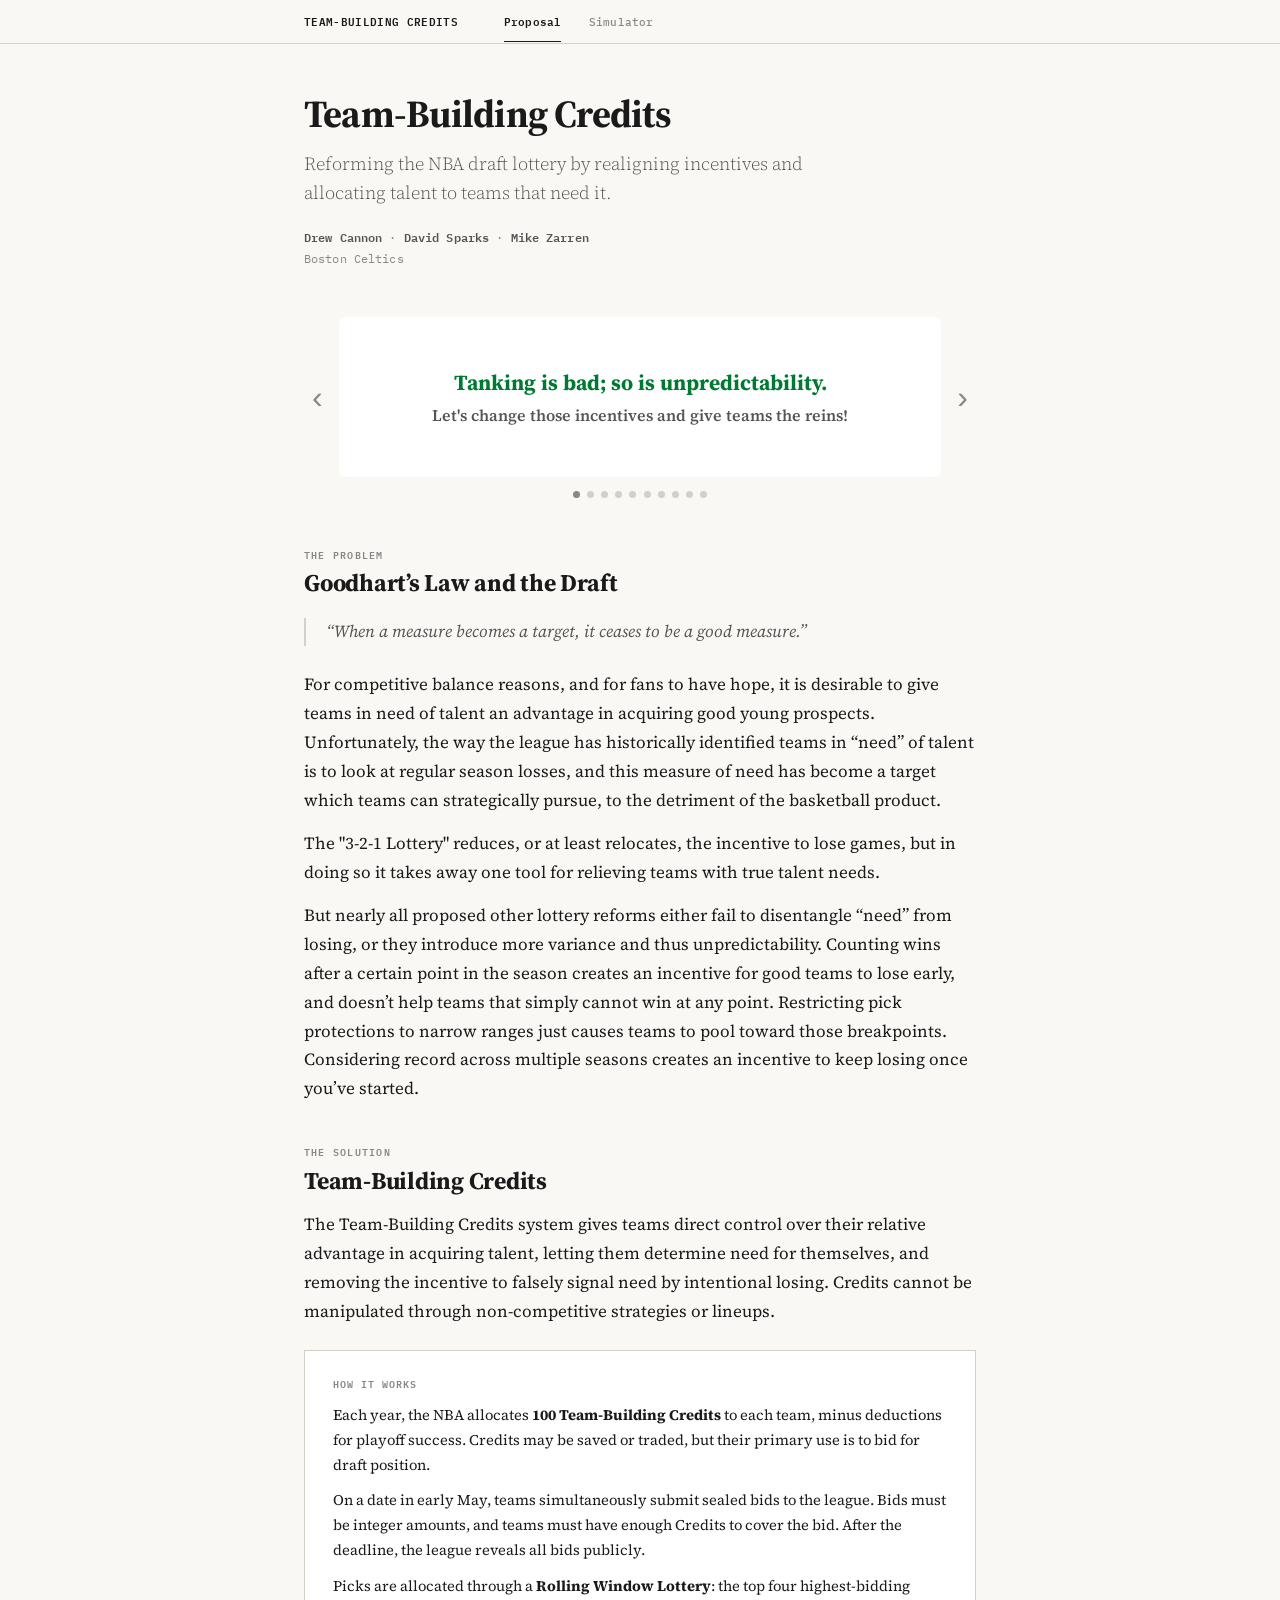
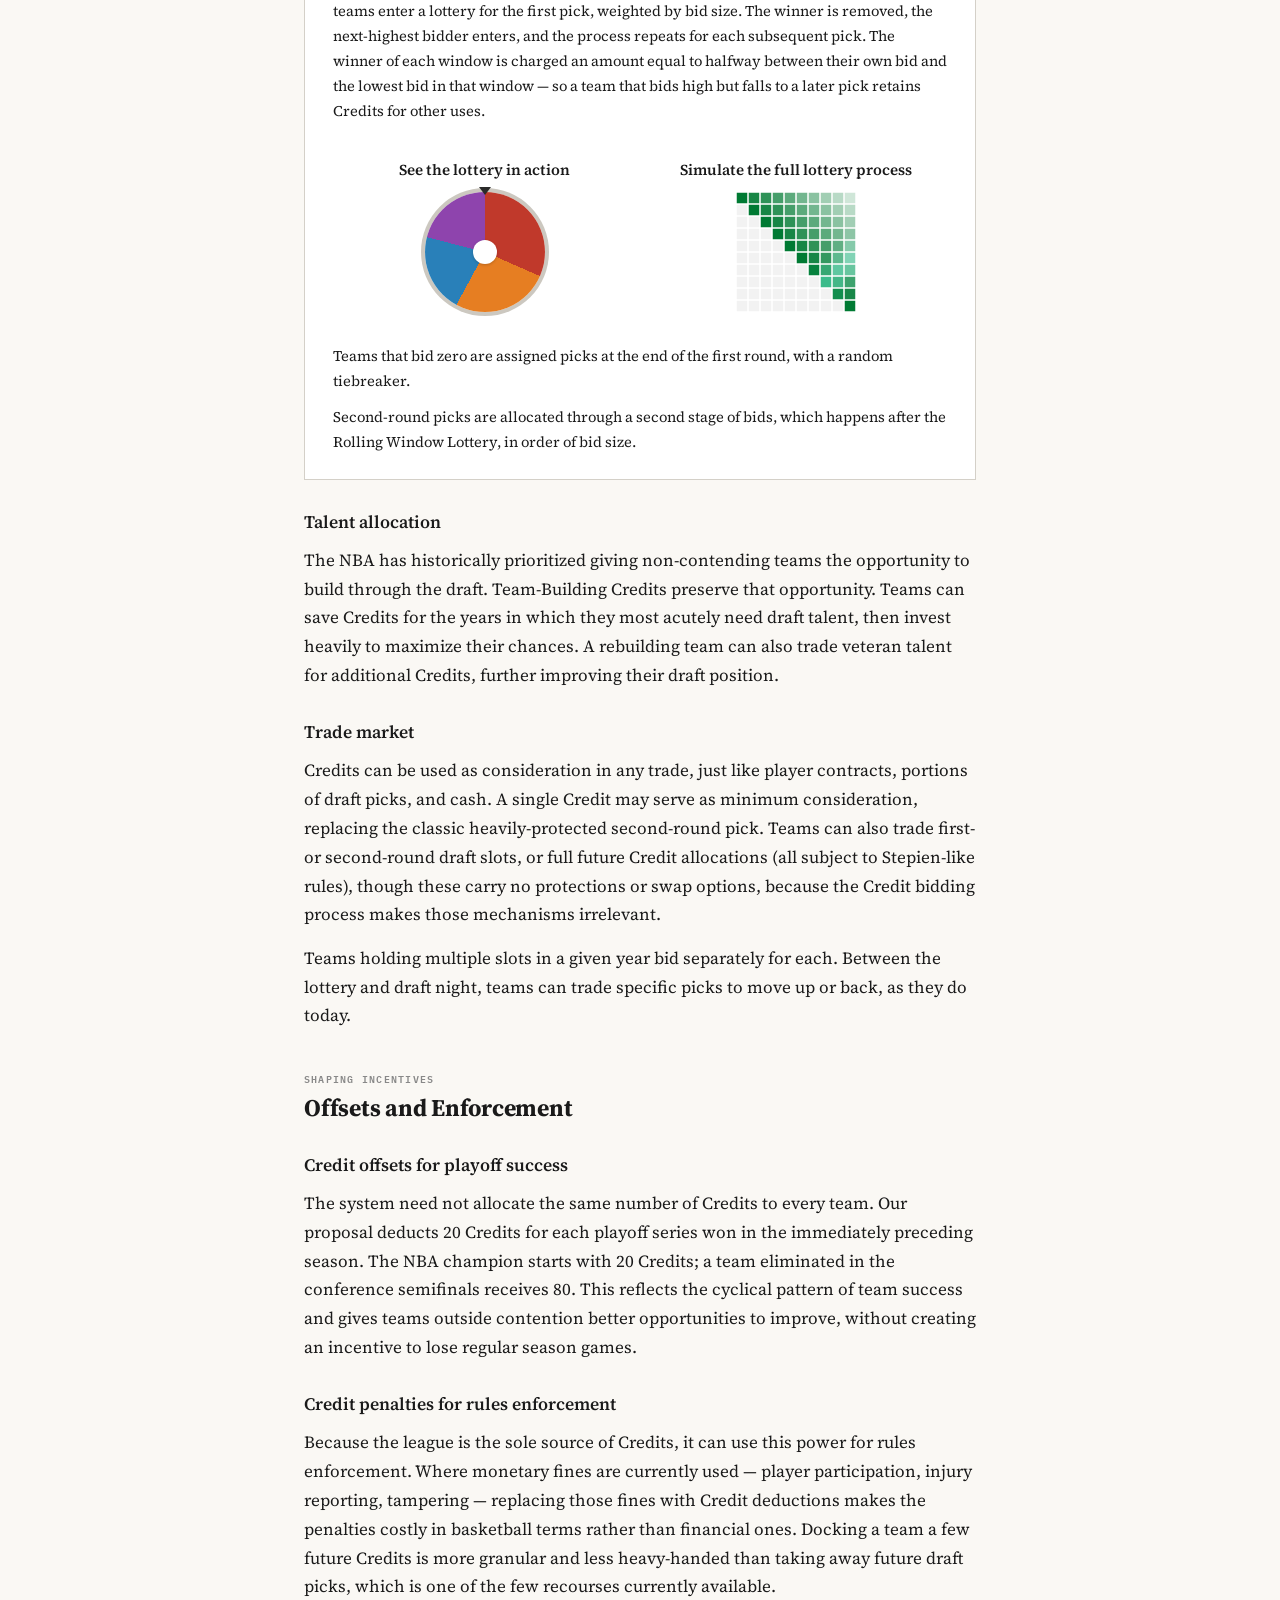
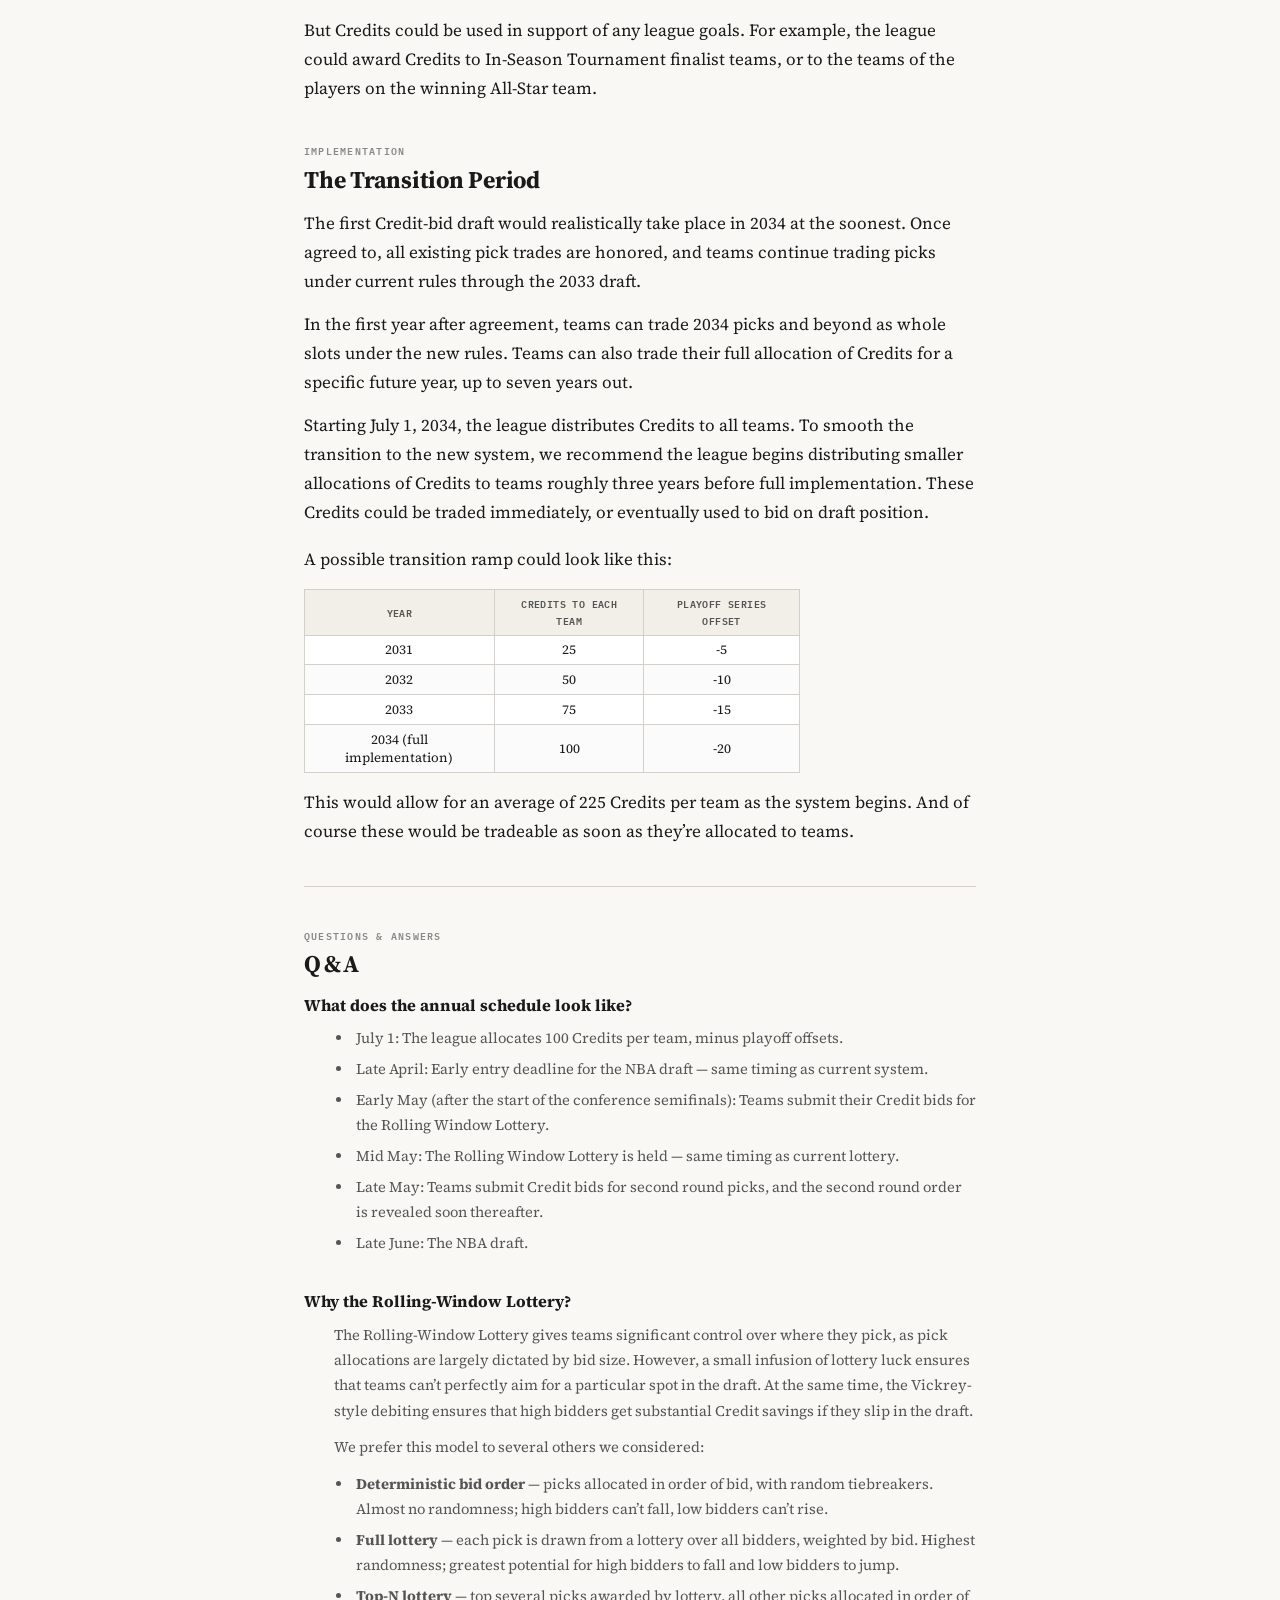
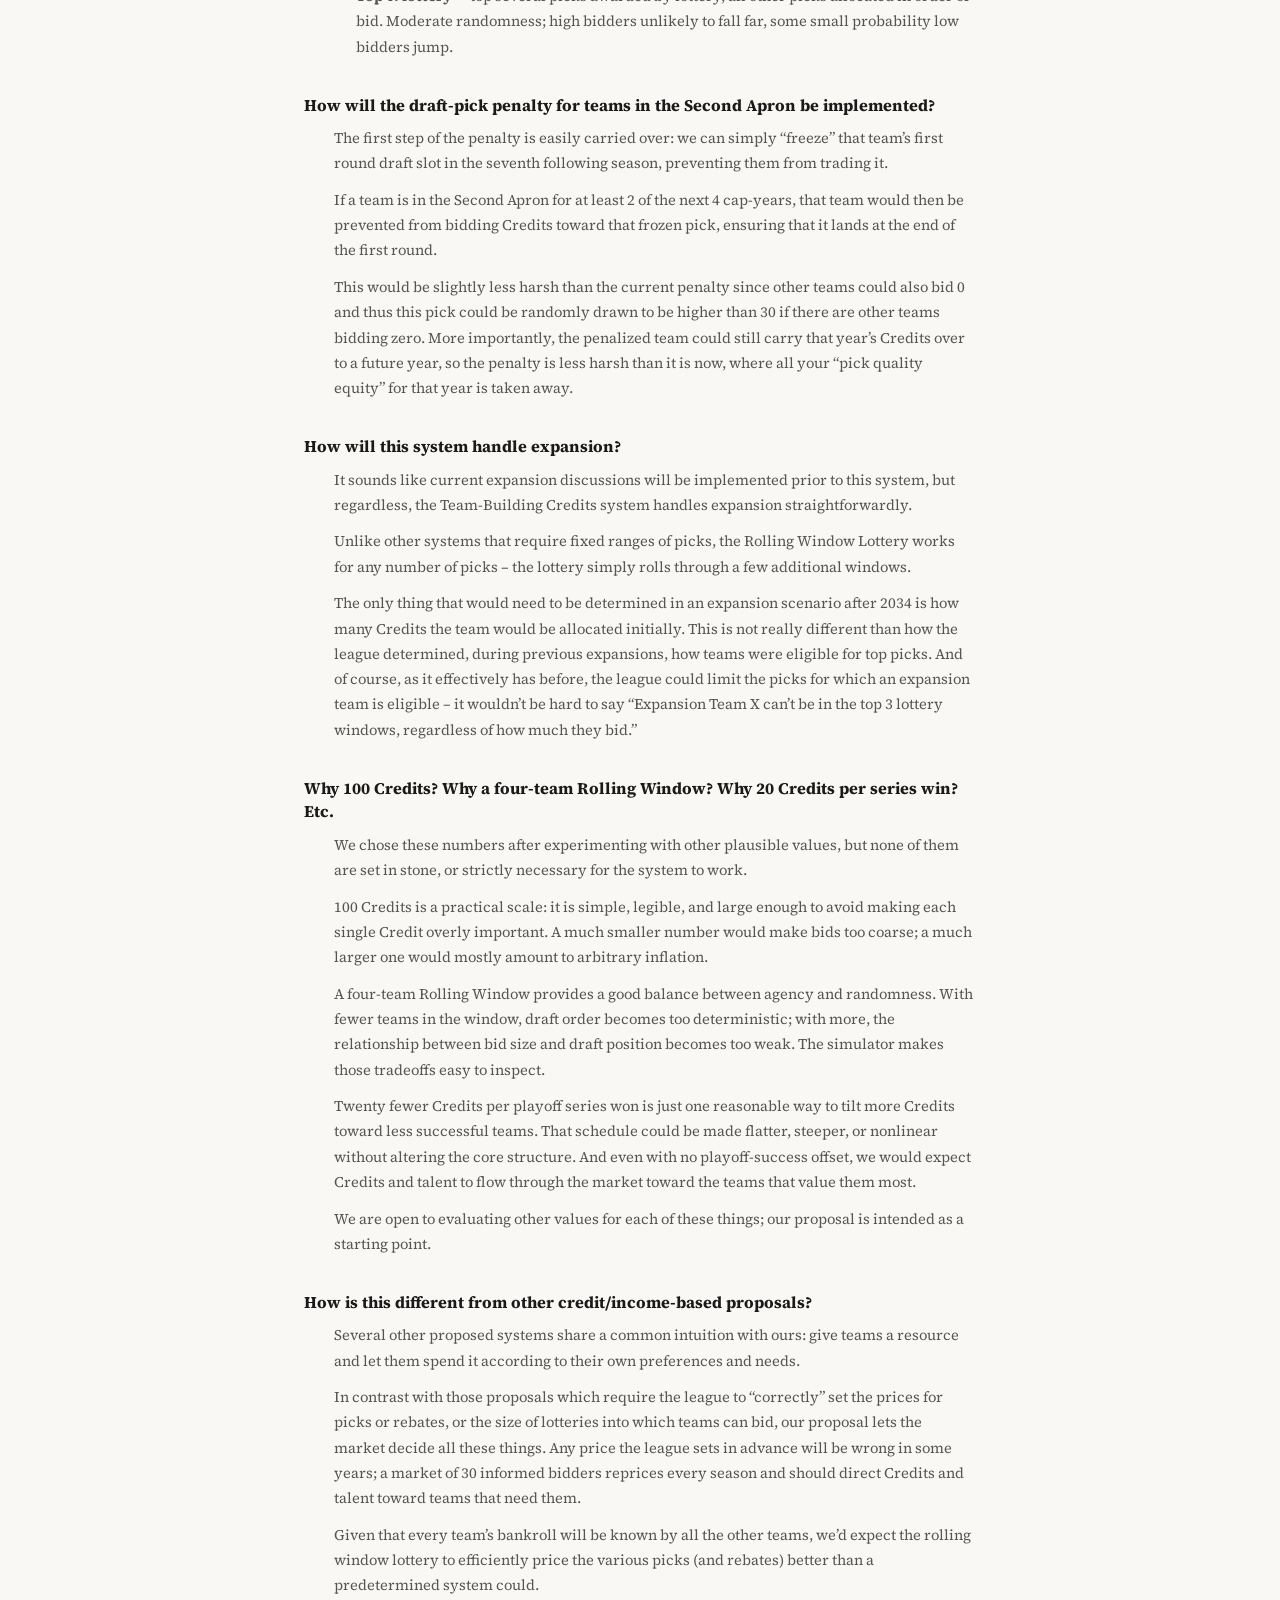
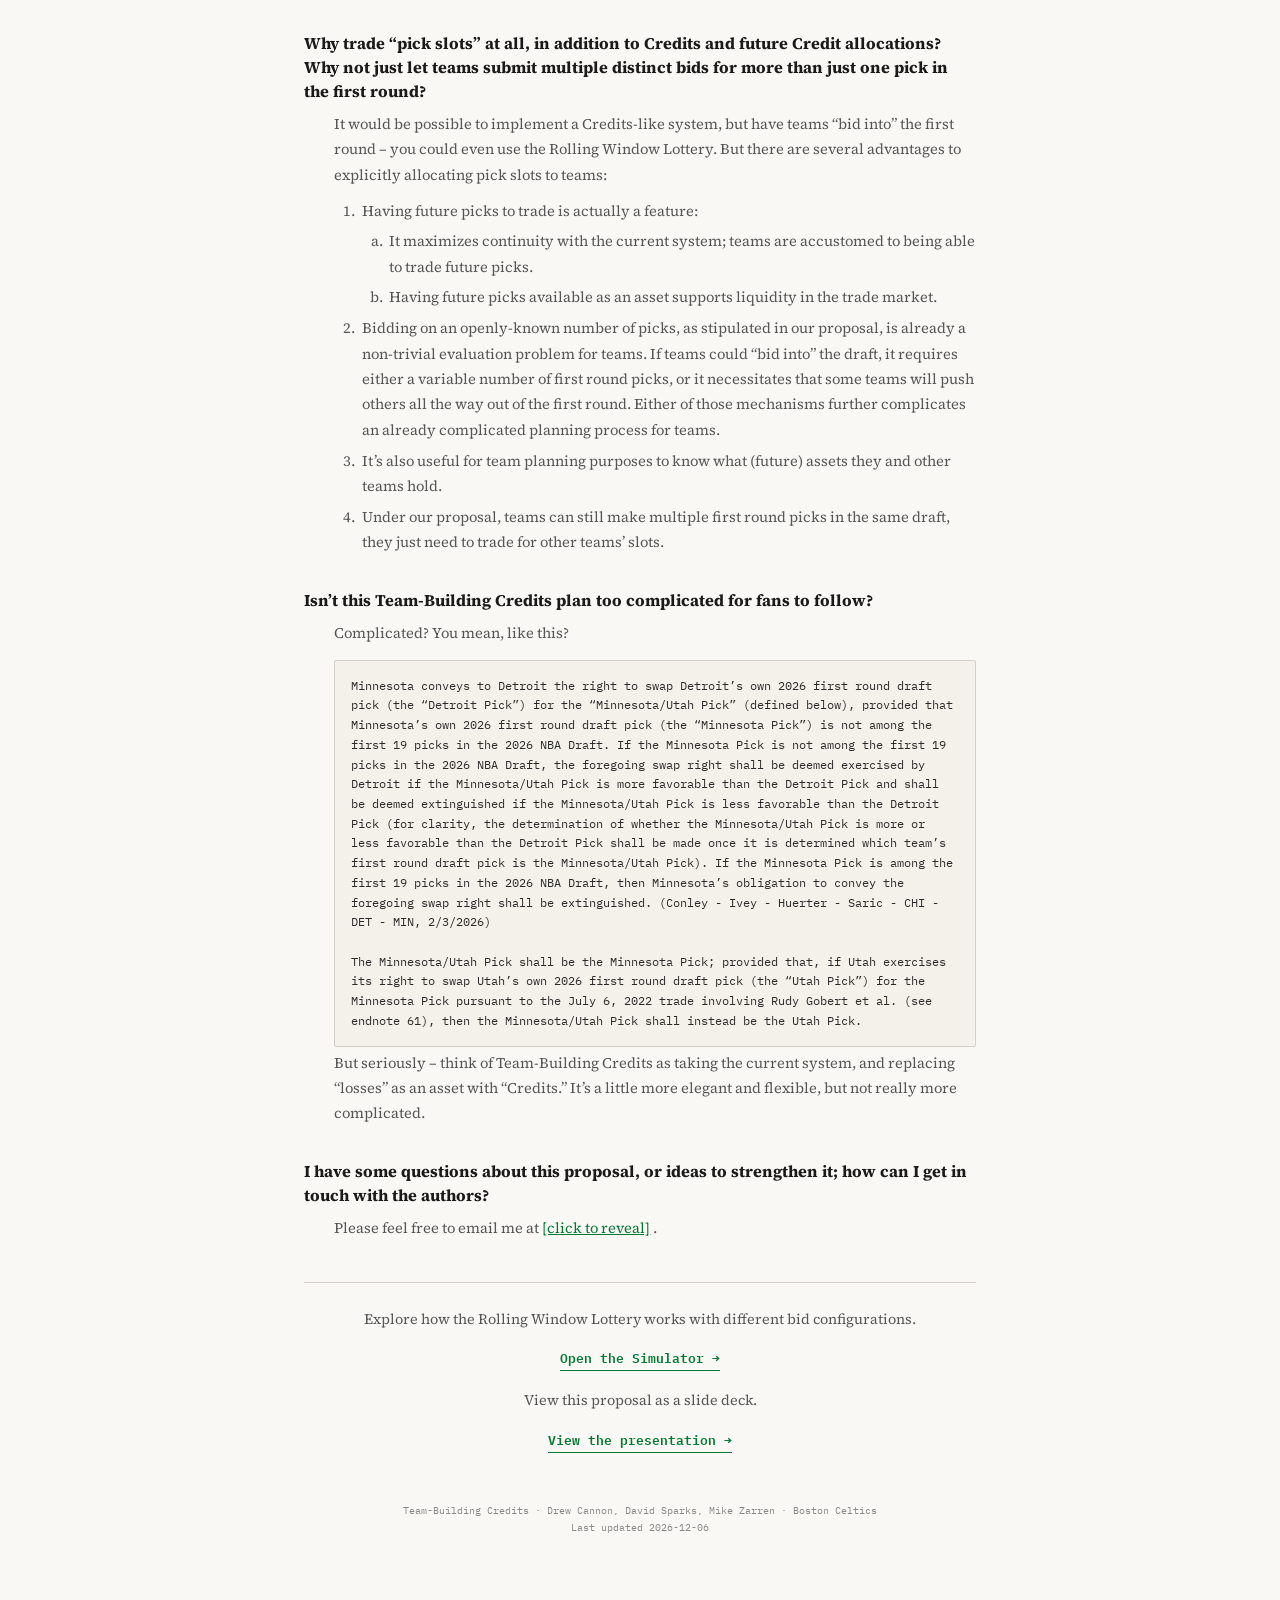
==== commit d803bb77: "Post 3-2-1 rewording" ====
--- a/index.html
+++ b/index.html
@@ -569,8 +569,8 @@
       <button class="glider-btn glider-prev" aria-label="Previous slide">&#8249;</button>
       <div class="glider-viewport">
         <div class="glider-track" id="gliderTrack">
-          <div class="glider-slide gs-two-tone" aria-hidden="true"><p>Tanking is just a rational response to the existing incentives.</p><p>Let's change those incentives!</p></div>
-          <div class="glider-slide gs-dark"><p>Team-Building Credits sever the connection between losing and draft position, giving teams direct control over their rebuilding strategy.</p></div>
+          <div class="glider-slide gs-two-tone" aria-hidden="true"><p>Tanking is bad; so is unpredictability.</p><p>Let's change those incentives and give teams the reins!</p></div>
+          <div class="glider-slide gs-dark"><p>Team-Building Credits sever the connection between losing and draft position, and give teams direct control over their rebuilding strategy.</p></div>
           <div class="glider-slide gs-green" aria-hidden="true"><p>The league distributes ≈100 Credits to each team, each year. Fewer Credits go to teams who advance in the playoffs.</p></div>
           <div class="glider-slide gs-rule" aria-hidden="true"><p>Credits are used to bid for draft position in a <i>Rolling Window Lottery.</i></p></div>
           <div class="glider-slide gs-stripe" aria-hidden="true"><p>But unspent Credits carry over year-to-year, allowing teams to save up.</p></div>
@@ -606,10 +606,10 @@
 
     <p>For competitive balance reasons, and for fans to have hope, it is desirable to give teams in need of talent an advantage in acquiring good young prospects. Unfortunately, the way the league has historically identified teams in &ldquo;need&rdquo; of talent is to look at regular season losses, and this measure of need has become a target which teams can strategically pursue, to the detriment of the basketball product.</p>
 
-    <p>Ideally, we could find some measure of need that is not directly manipulable by teams. But nearly all proposed lottery reforms either fail to disentangle &ldquo;need&rdquo; from losing, or they fail to provide adequate relief for teams with true need. Counting wins after a certain point in the season creates an incentive for good teams to lose early, and doesn&rsquo;t help teams that simply cannot win at any point. Restricting pick protections to narrow ranges just causes teams to pool toward those breakpoints. Considering record across multiple seasons creates an incentive to keep losing once you&rsquo;ve started. Disallowing consecutive top-four picks makes it harder for talent to reach the teams that need it most.</p>
-
-    <p>Each of these proposals merely shifts the timing or breakpoint at which losing becomes the rational long-term strategy.</p>
-  </div>
+    <p>The "3-2-1 Lottery" reduces, or at least relocates, the incentive to lose games, but in doing so it takes away one tool for relieving teams with true talent needs.</p>
+
+    <p>But nearly all proposed other lottery reforms either fail to disentangle &ldquo;need&rdquo; from losing, or they introduce more variance and thus unpredictability. Counting wins after a certain point in the season creates an incentive for good teams to lose early, and doesn&rsquo;t help teams that simply cannot win at any point. Restricting pick protections to narrow ranges just causes teams to pool toward those breakpoints. Considering record across multiple seasons creates an incentive to keep losing once you&rsquo;ve started.</p>
+    </div>
 
   <div class="section">
     <div class="section-label">The Solution</div>
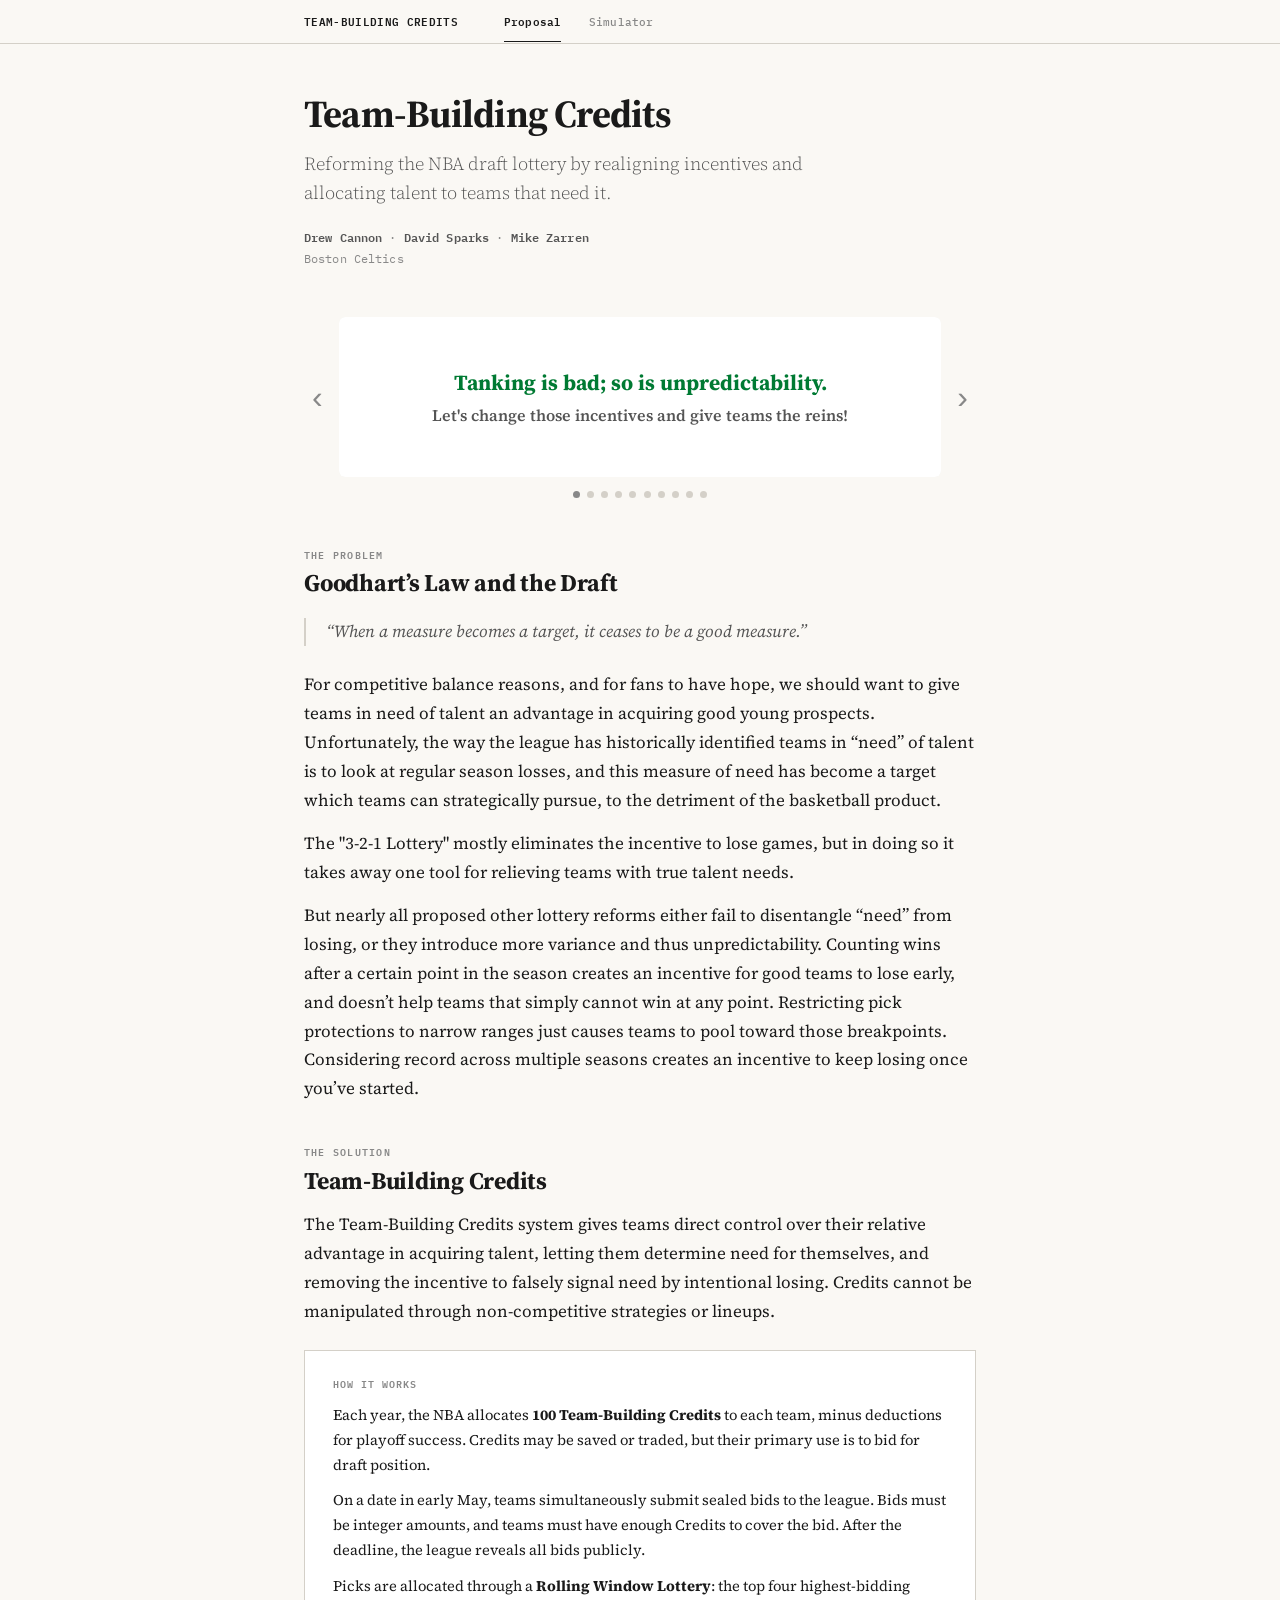
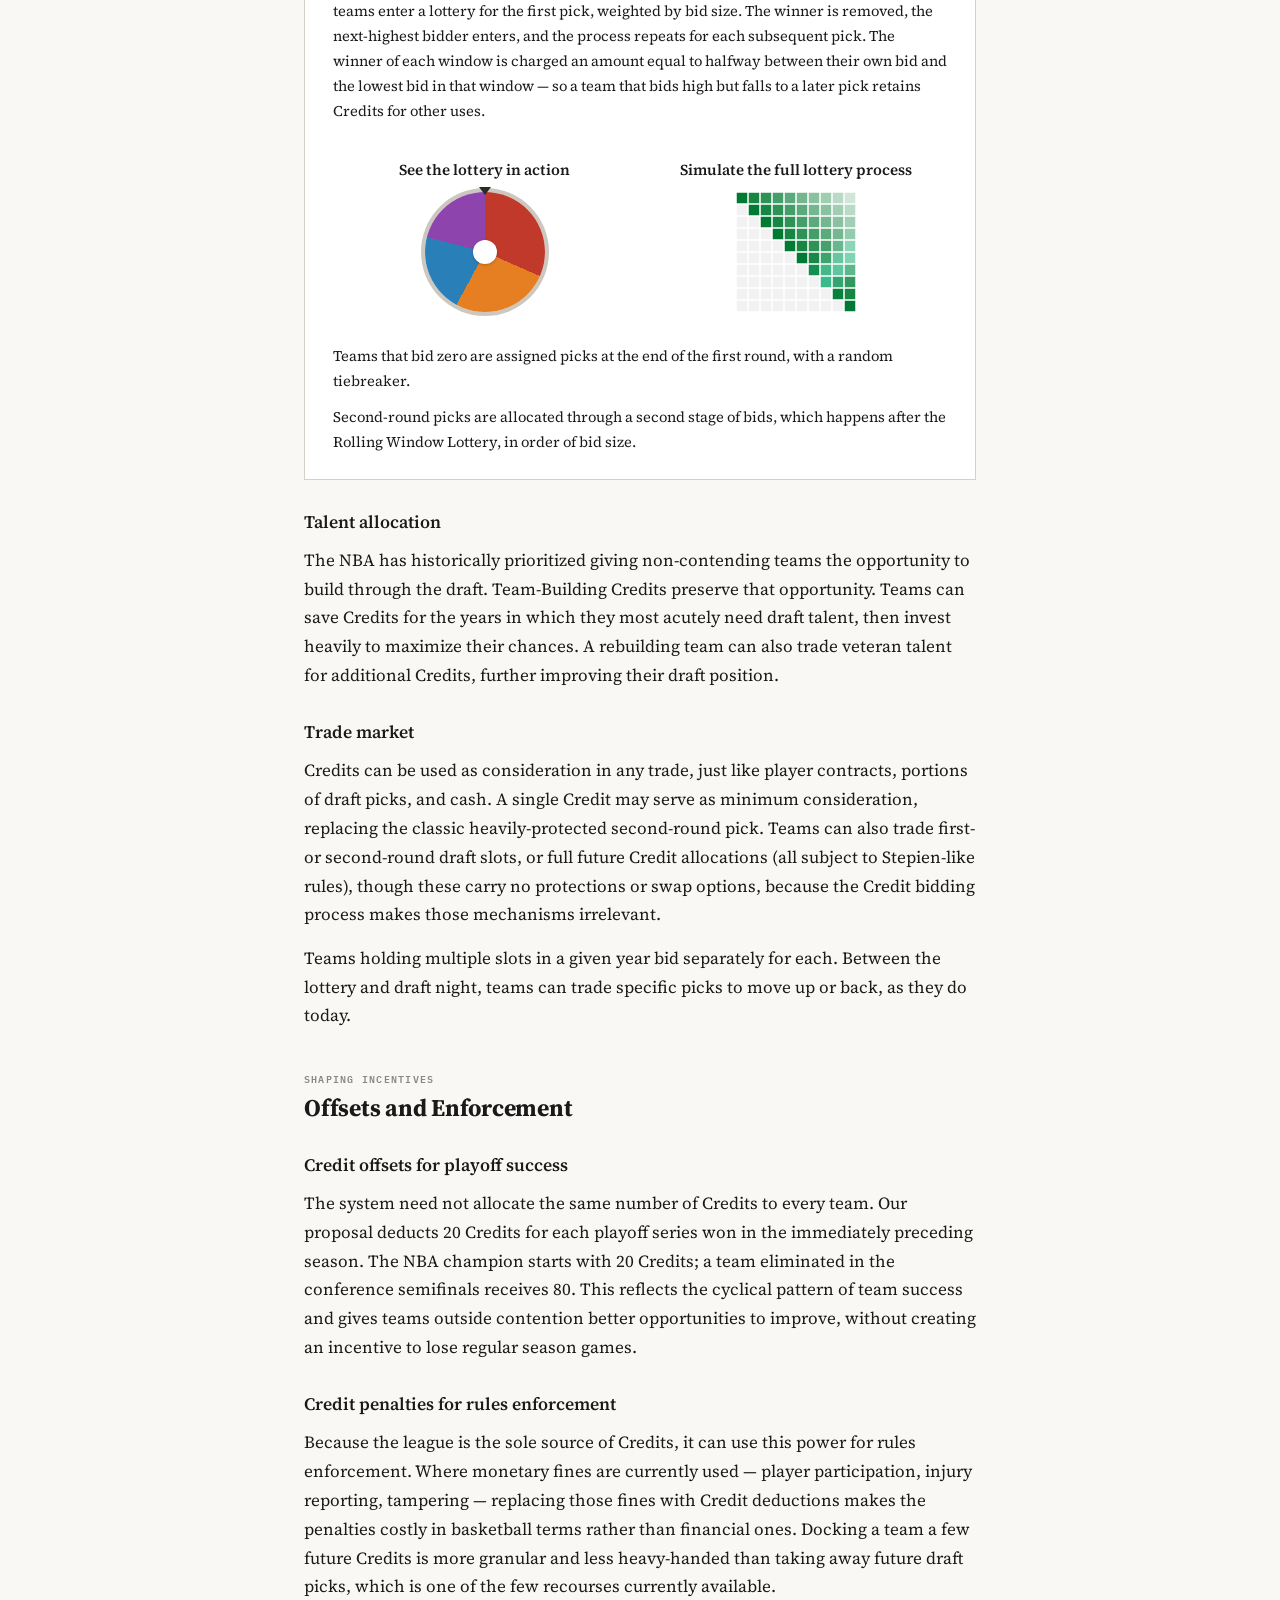
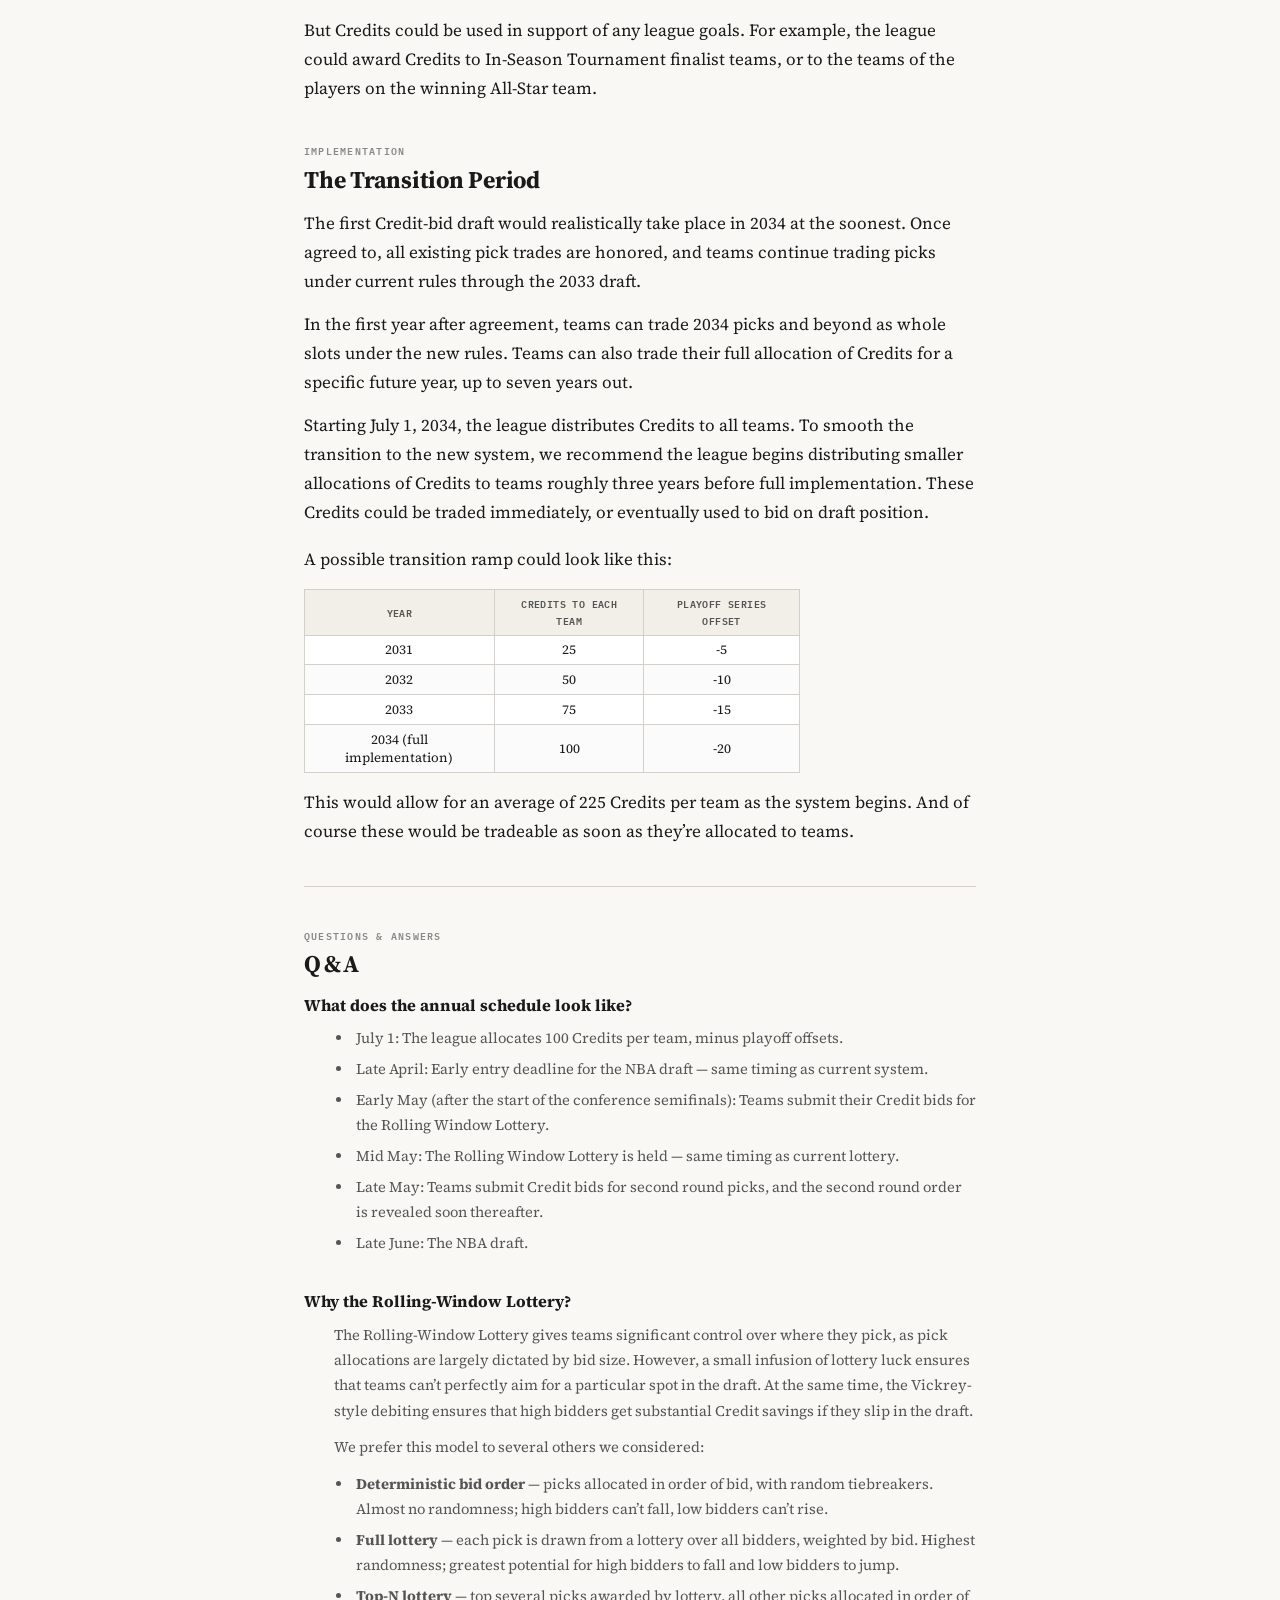
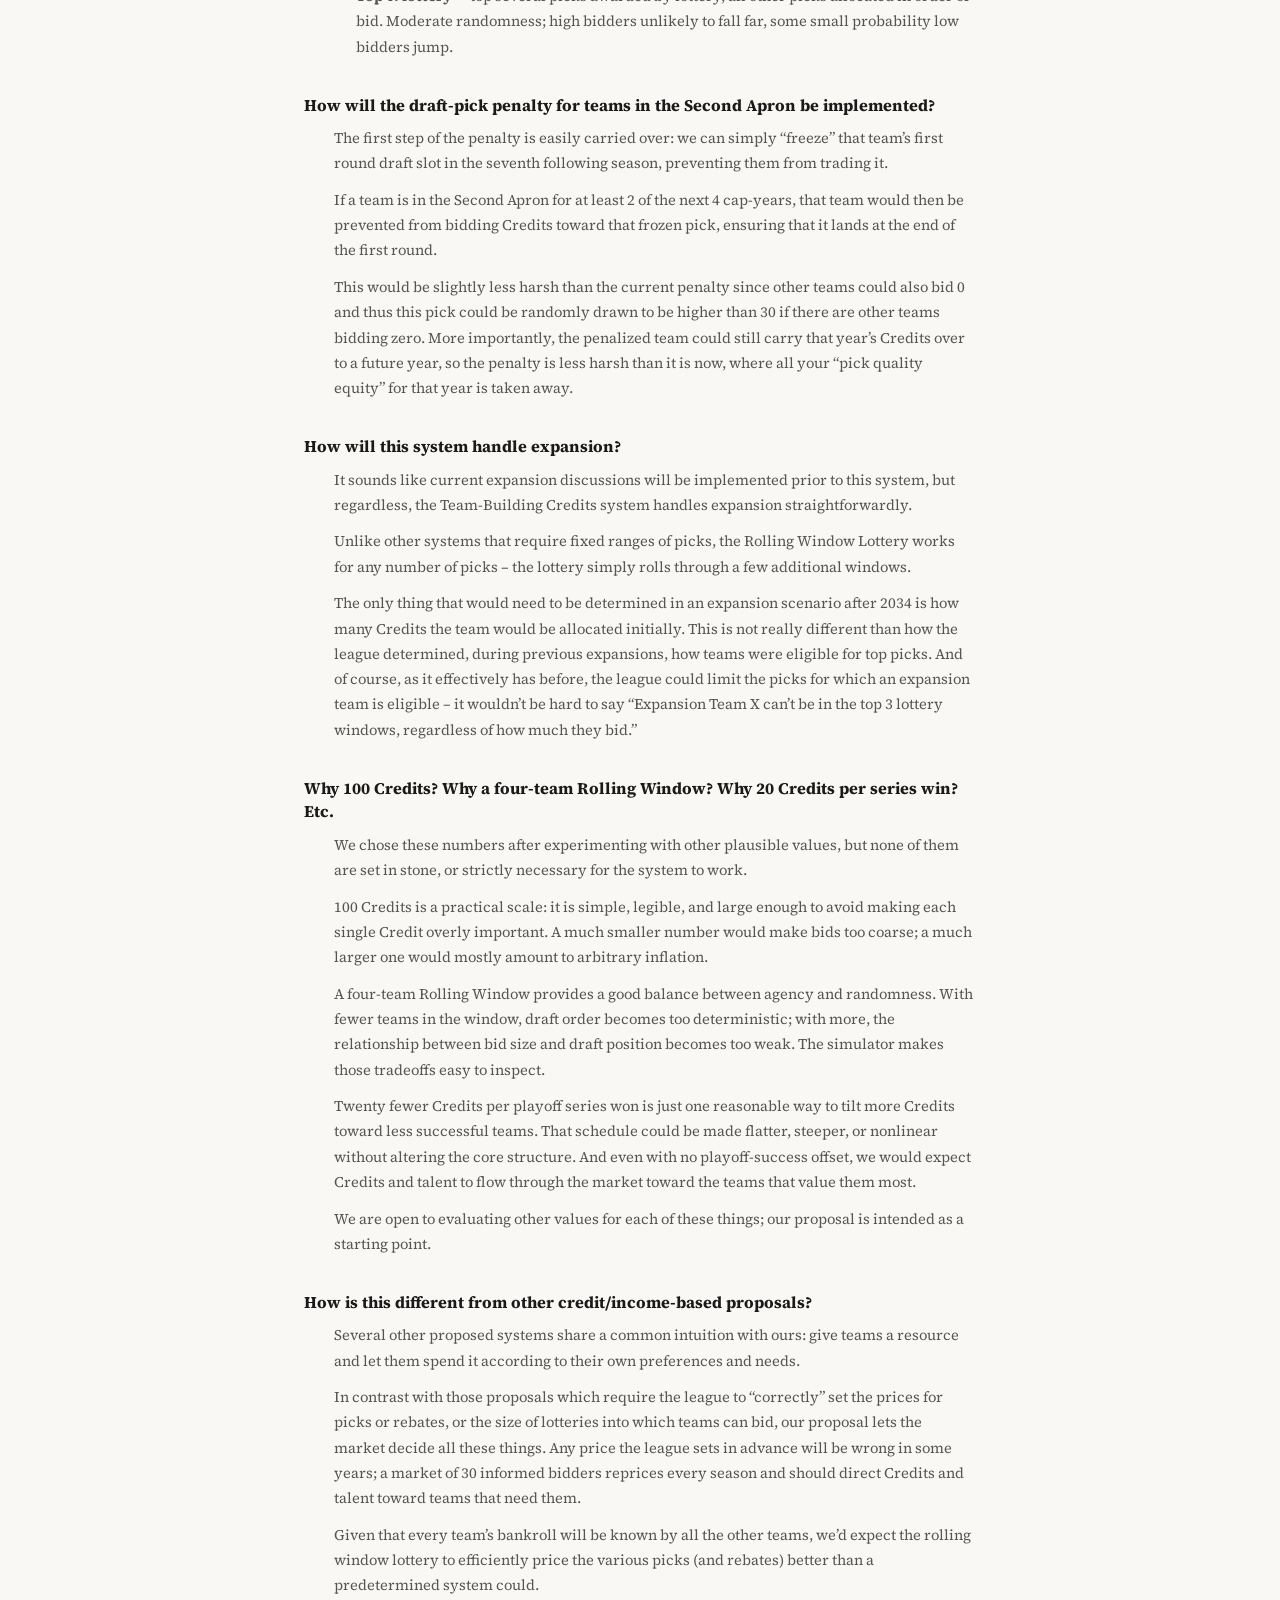
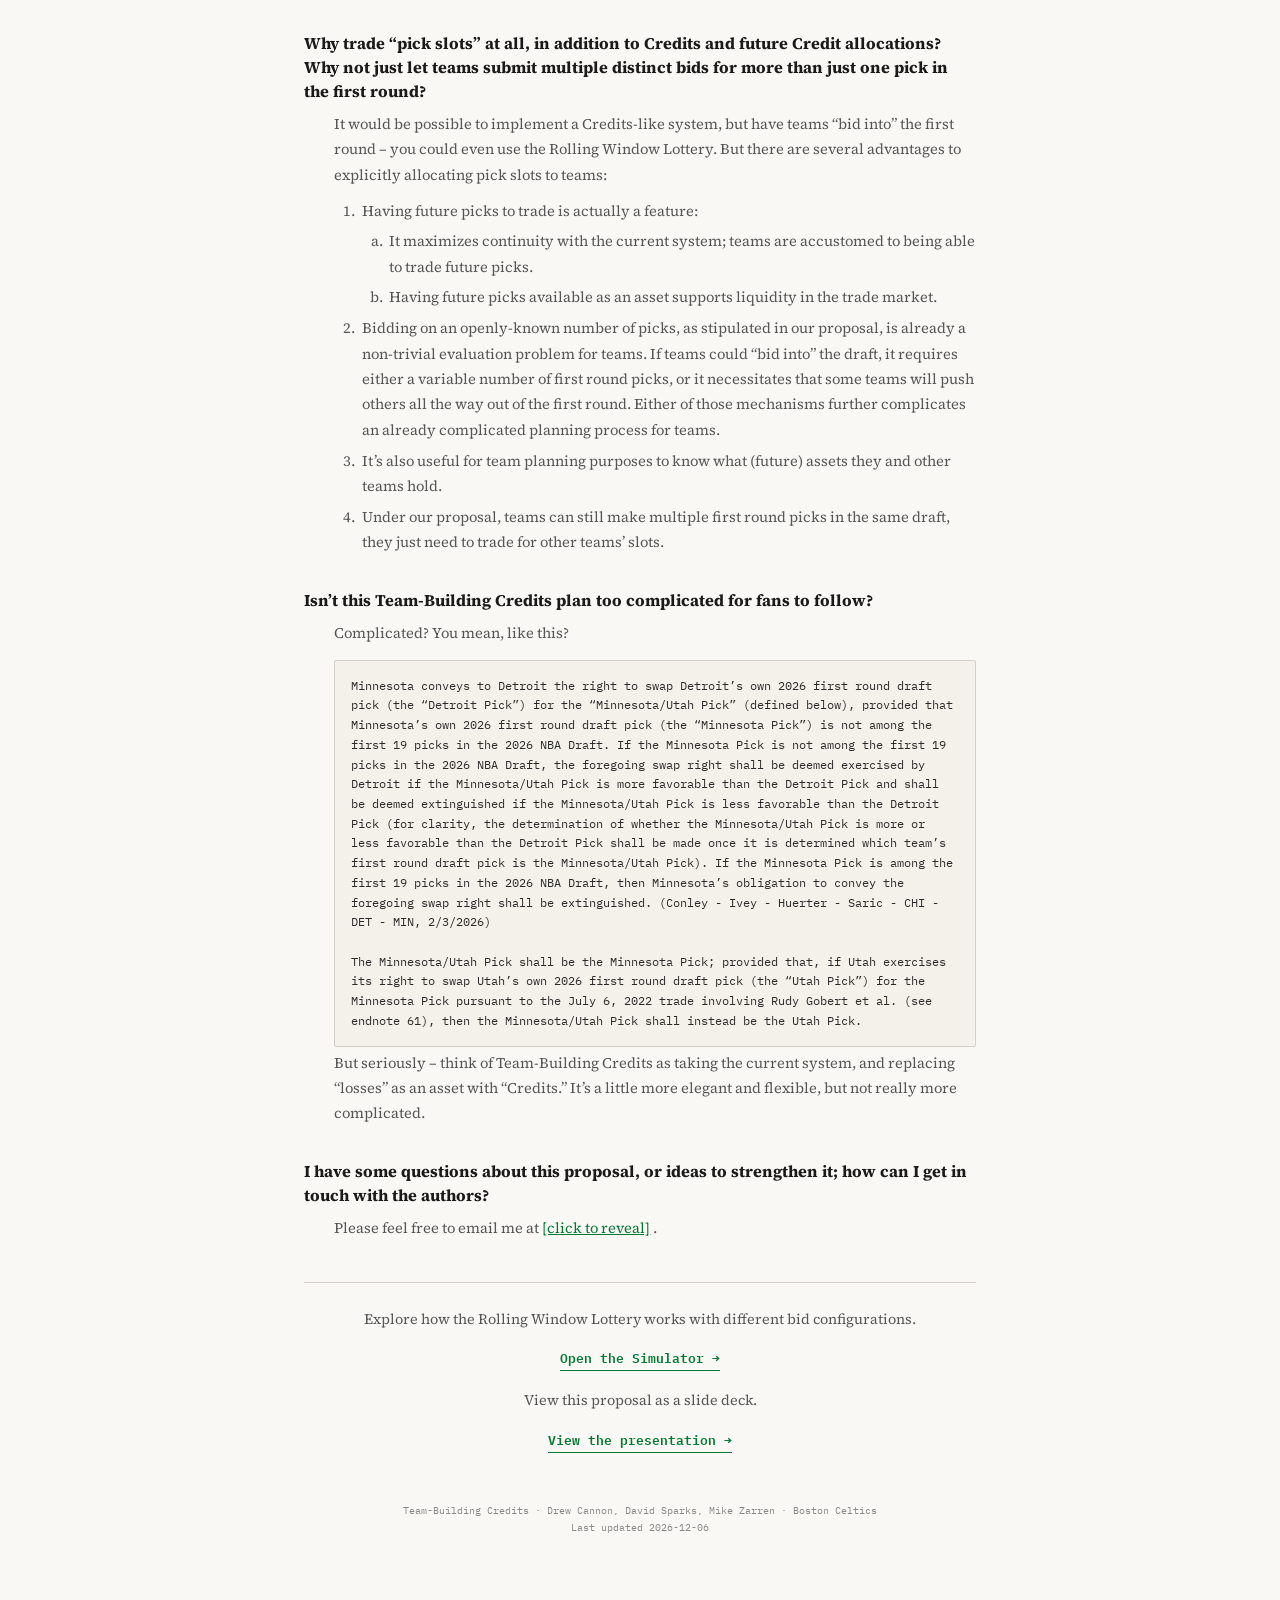
==== commit 4afdffd1: "Refine wording in index.html for clarity" ====
--- a/index.html
+++ b/index.html
@@ -604,9 +604,9 @@
       &ldquo;When a measure becomes a target, it ceases to be a good measure.&rdquo;
     </div>
 
-    <p>For competitive balance reasons, and for fans to have hope, it is desirable to give teams in need of talent an advantage in acquiring good young prospects. Unfortunately, the way the league has historically identified teams in &ldquo;need&rdquo; of talent is to look at regular season losses, and this measure of need has become a target which teams can strategically pursue, to the detriment of the basketball product.</p>
-
-    <p>The "3-2-1 Lottery" reduces, or at least relocates, the incentive to lose games, but in doing so it takes away one tool for relieving teams with true talent needs.</p>
+    <p>For competitive balance reasons, and for fans to have hope, we should want to give teams in need of talent an advantage in acquiring good young prospects. Unfortunately, the way the league has historically identified teams in &ldquo;need&rdquo; of talent is to look at regular season losses, and this measure of need has become a target which teams can strategically pursue, to the detriment of the basketball product.</p>
+
+    <p>The "3-2-1 Lottery" mostly eliminates the incentive to lose games, but in doing so it takes away one tool for relieving teams with true talent needs.</p>
 
     <p>But nearly all proposed other lottery reforms either fail to disentangle &ldquo;need&rdquo; from losing, or they introduce more variance and thus unpredictability. Counting wins after a certain point in the season creates an incentive for good teams to lose early, and doesn&rsquo;t help teams that simply cannot win at any point. Restricting pick protections to narrow ranges just causes teams to pool toward those breakpoints. Considering record across multiple seasons creates an incentive to keep losing once you&rsquo;ve started.</p>
     </div>
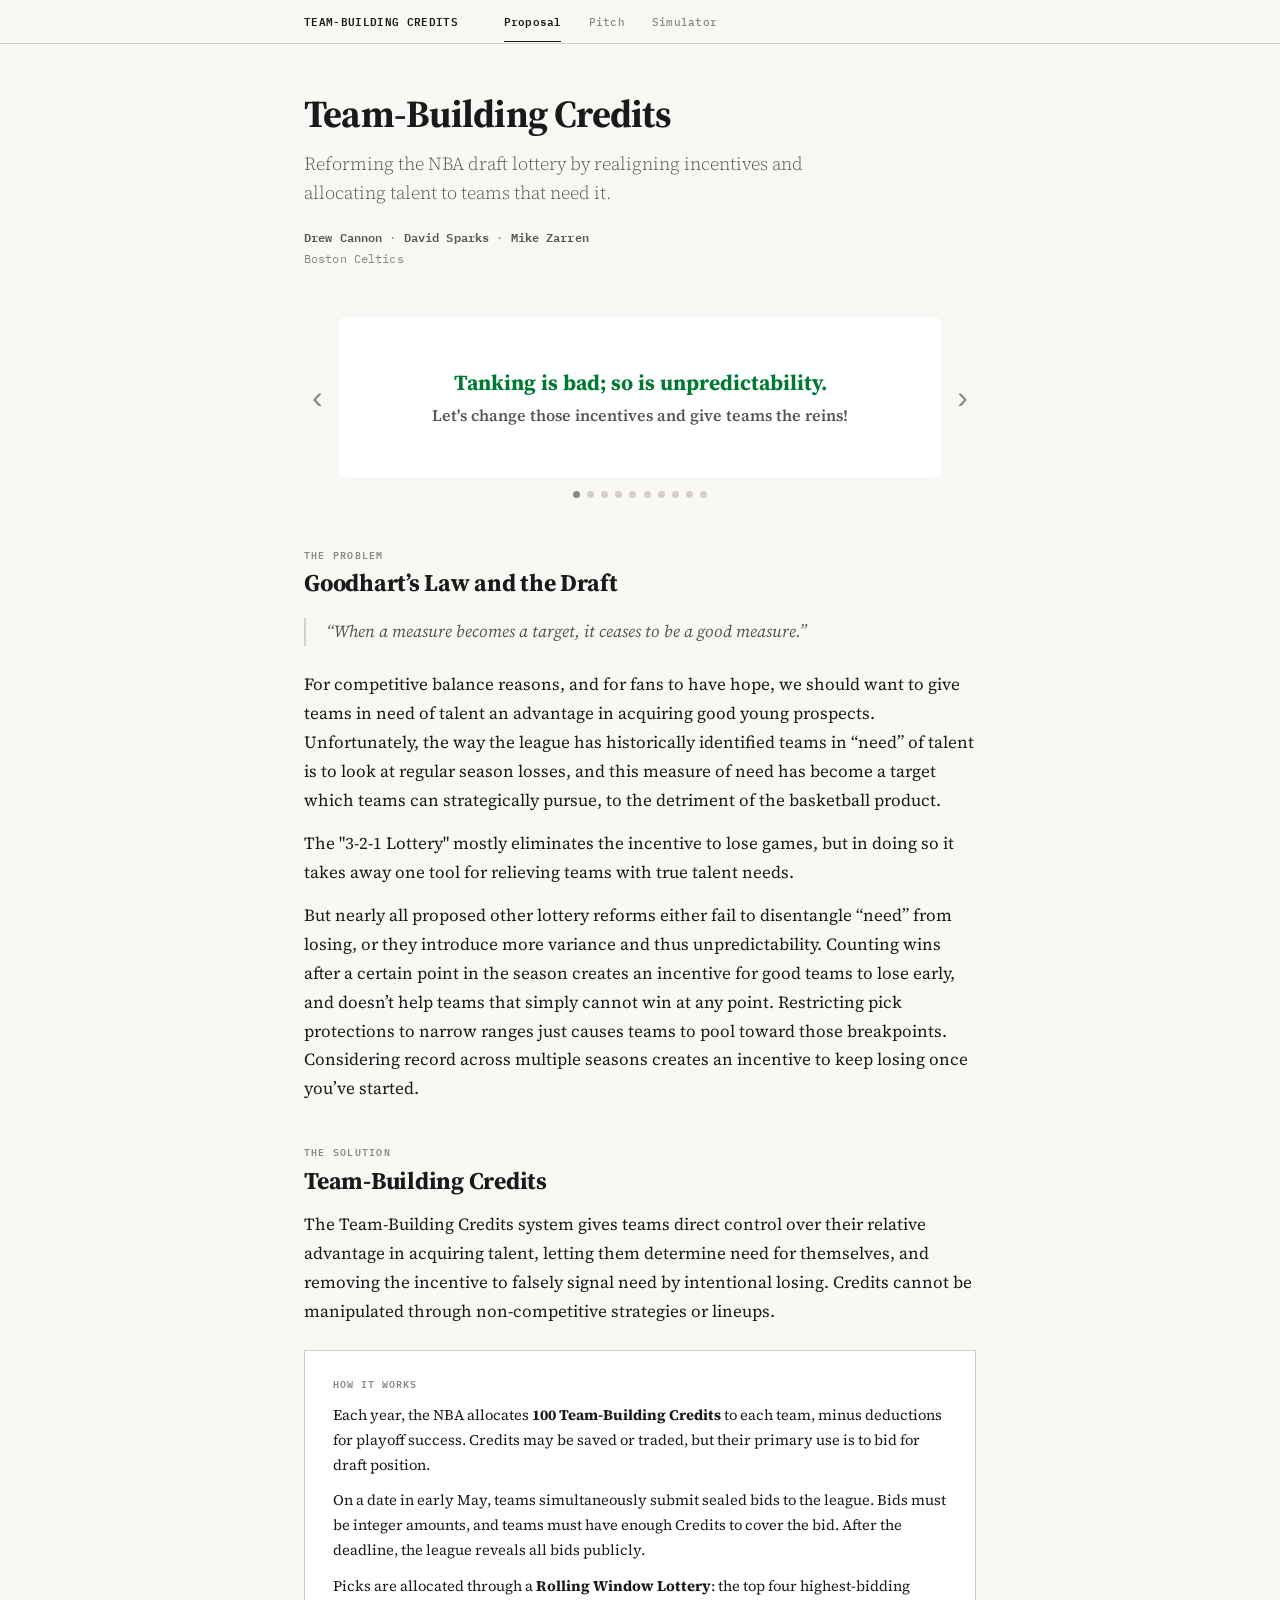
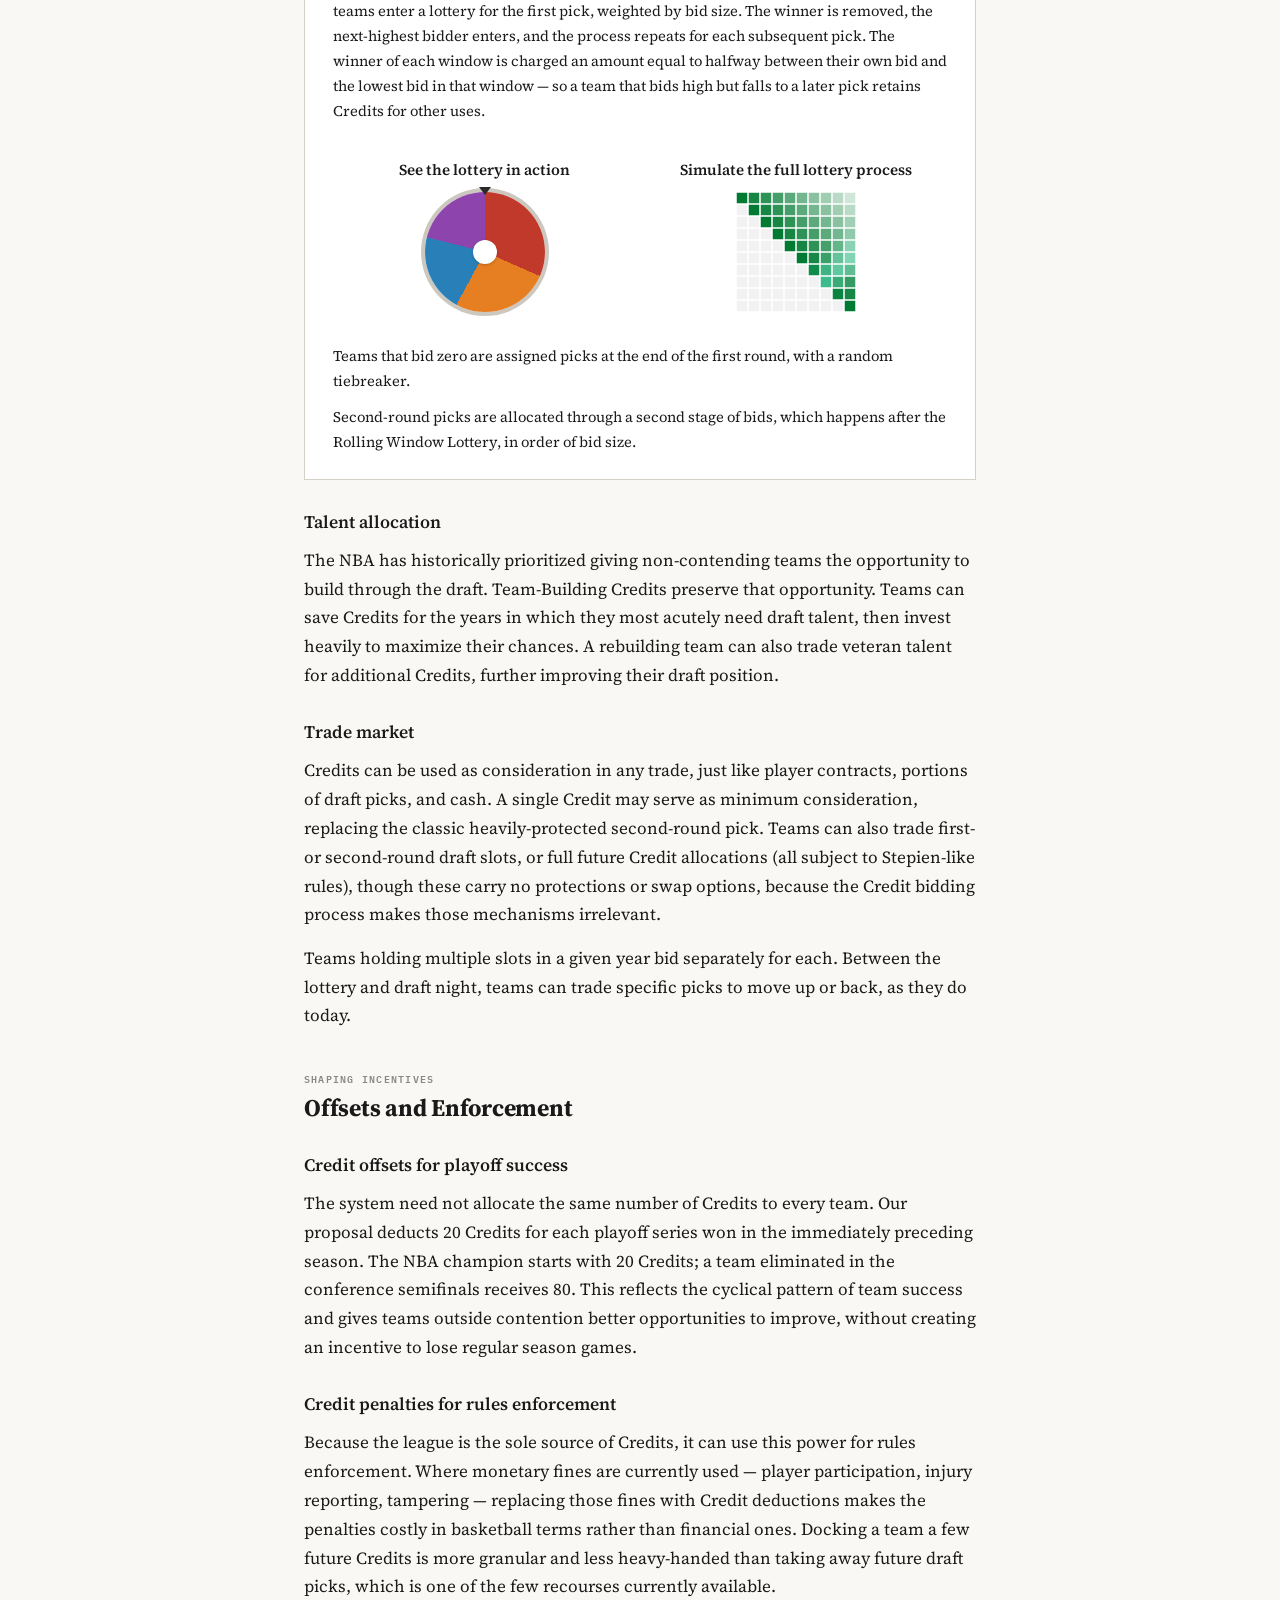
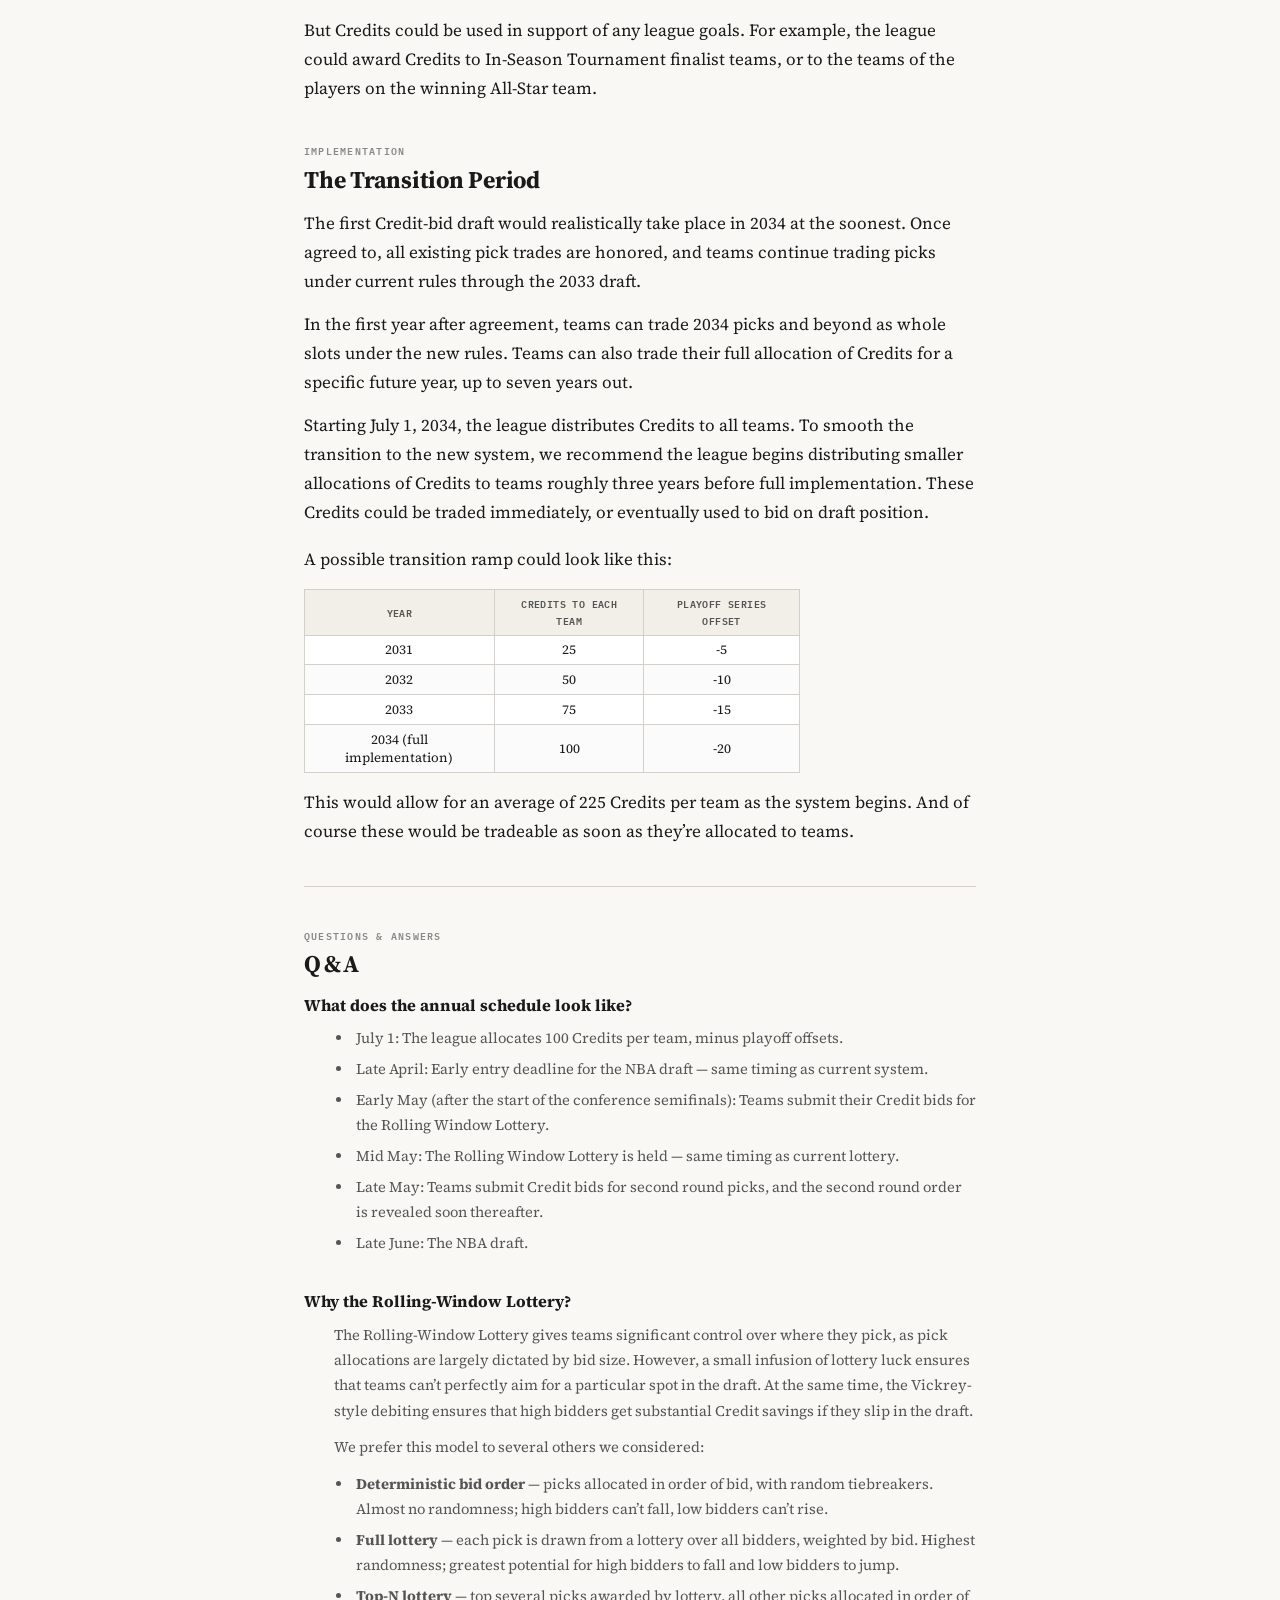
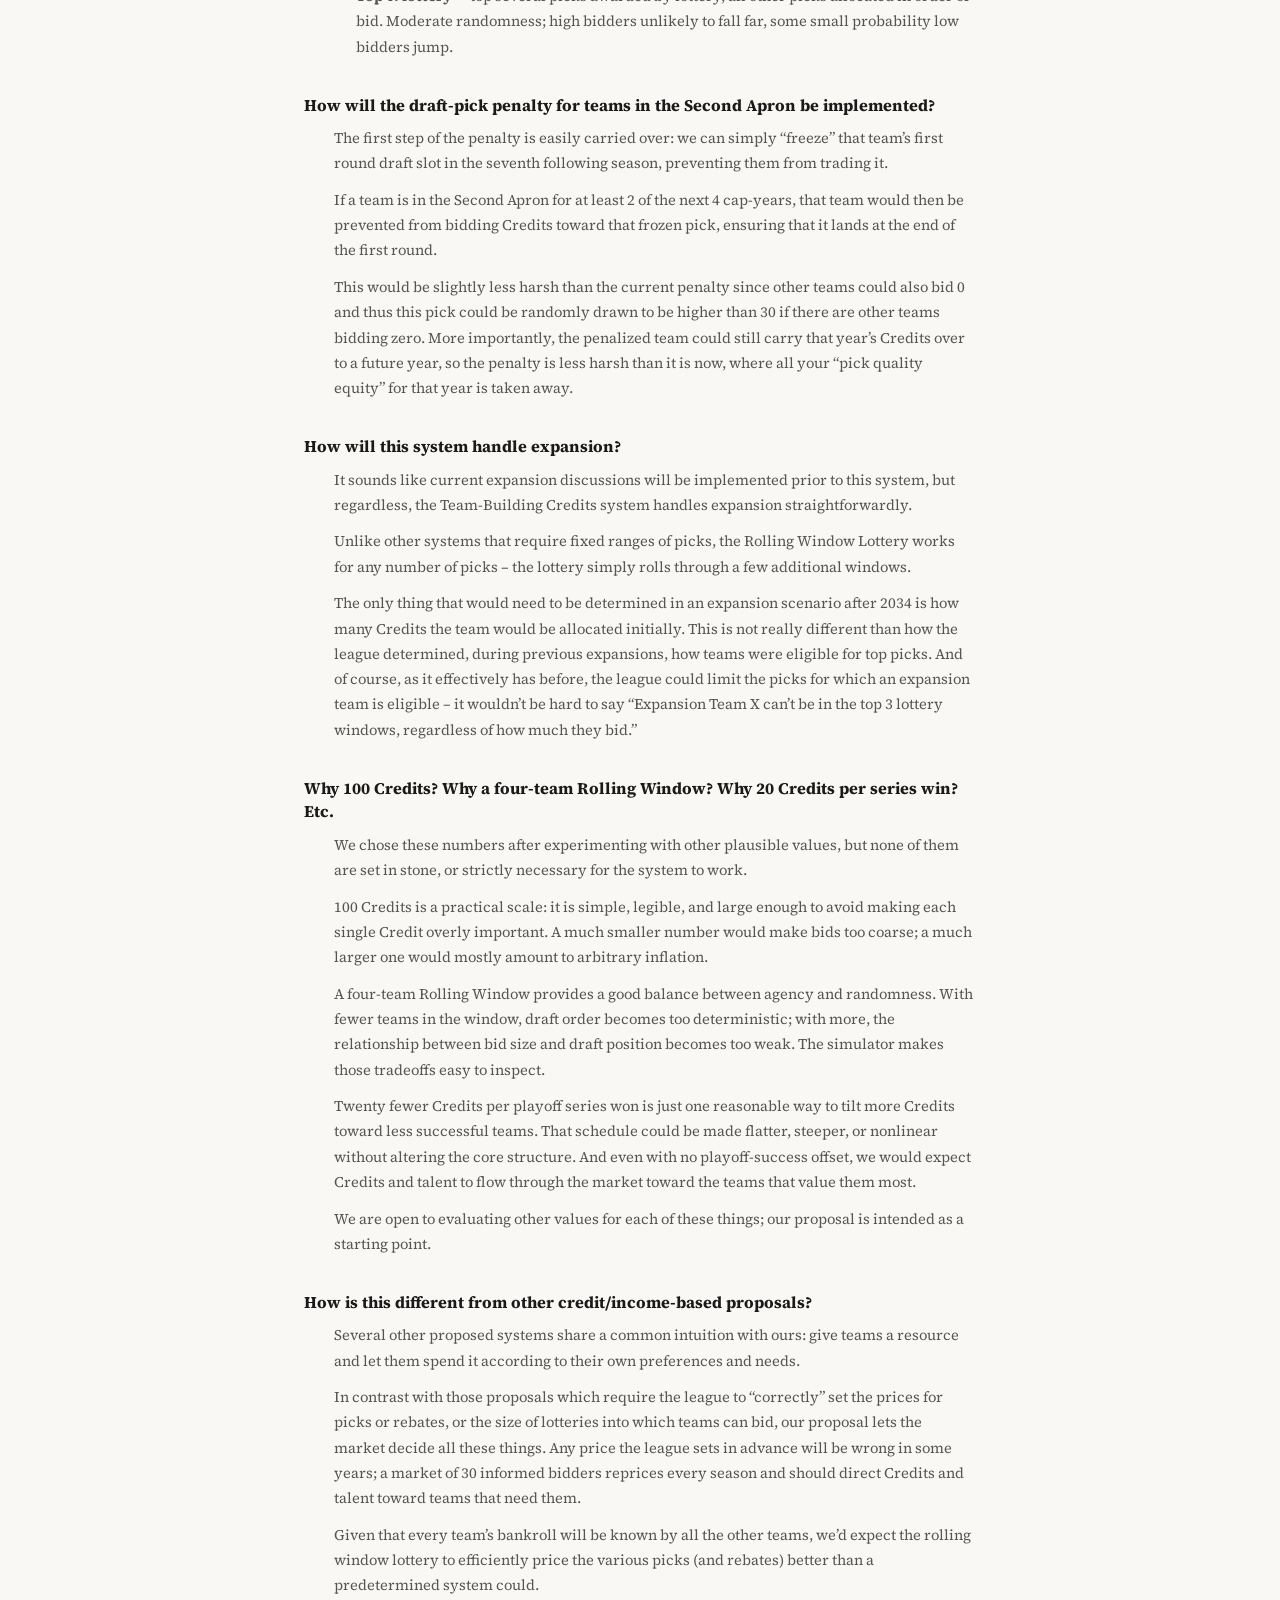
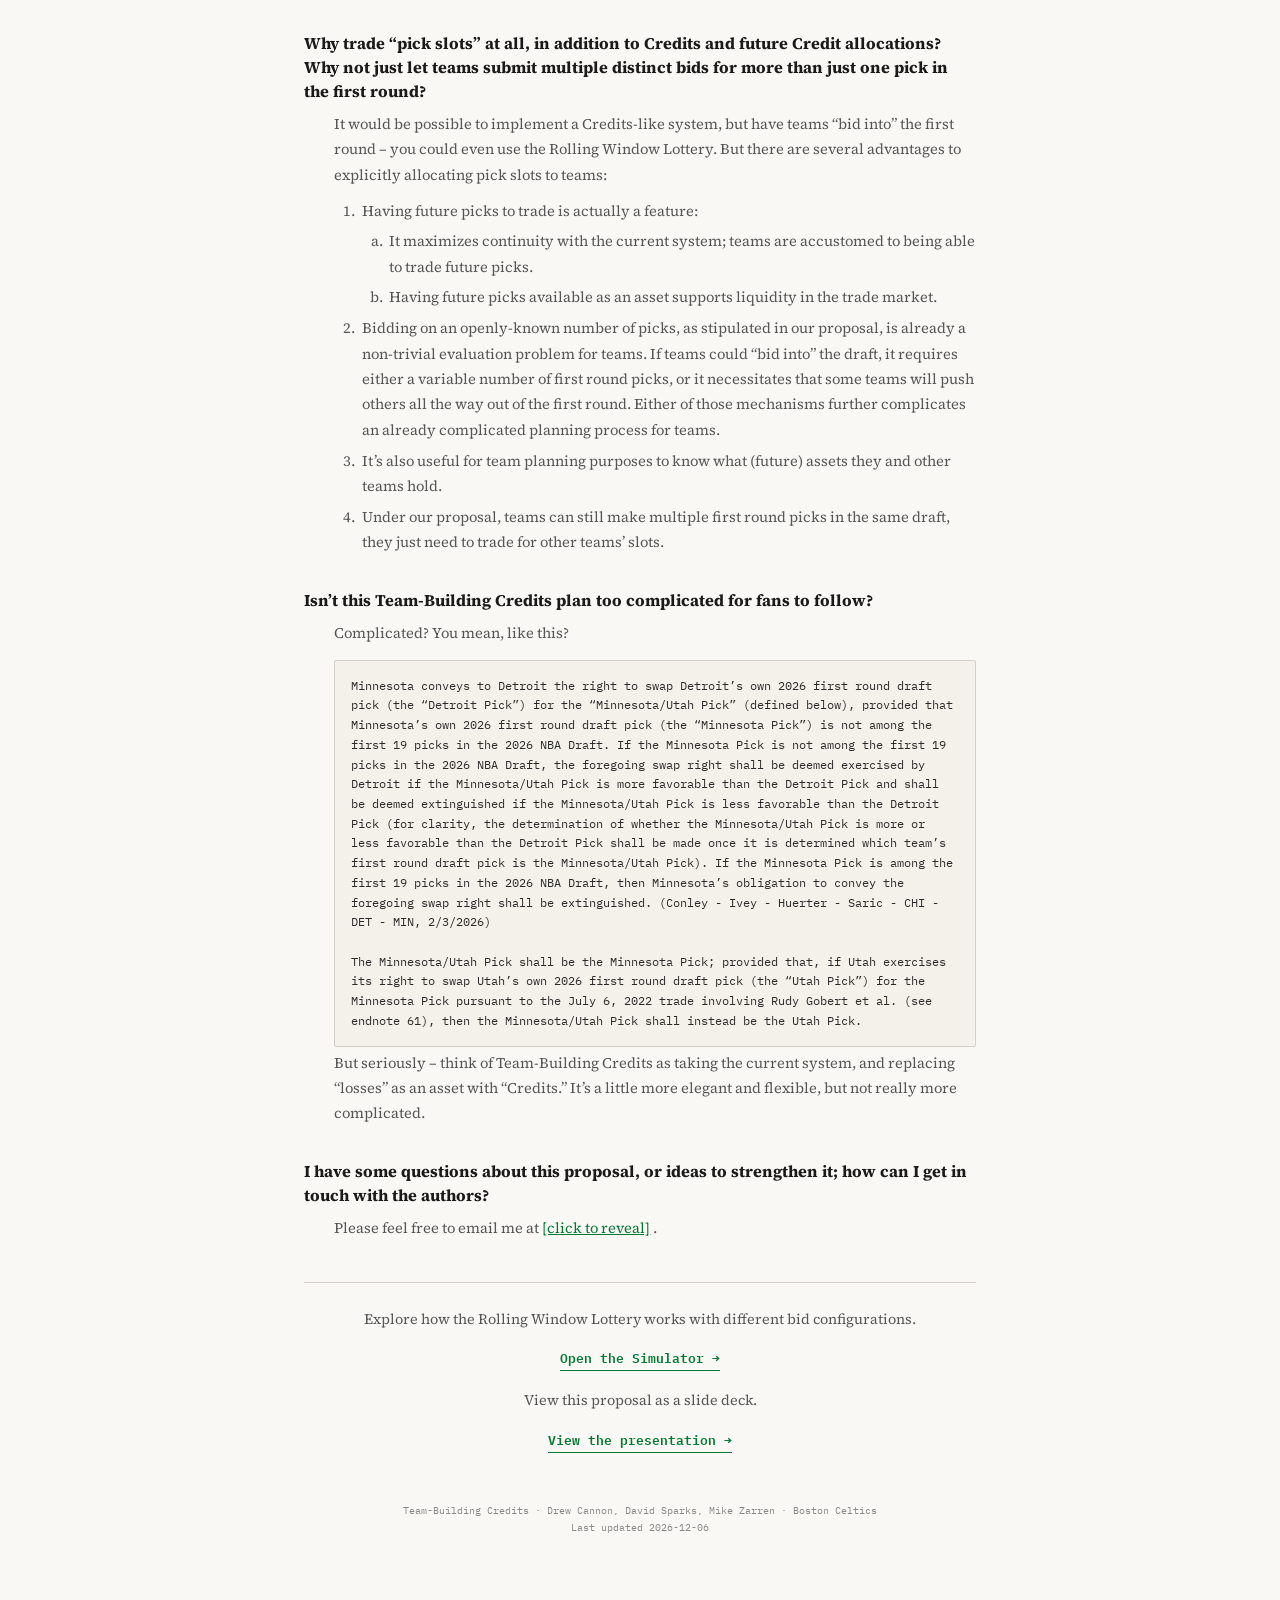
==== commit d14e6524: "Add CTA for RWS walkthrough, and add Pitch to nav" ====
--- a/index.html
+++ b/index.html
@@ -549,6 +549,7 @@
   <div class="site-nav-inner">
     <a class="site-nav-title" href="index.html">Team-Building Credits</a>
     <a class="nav-tab active" href="index.html">Proposal</a>
+    <a class="nav-tab" href="pitch.html">Pitch</a>
     <a class="nav-tab" href="simulator.html">Simulator</a>
   </div>
 </nav>
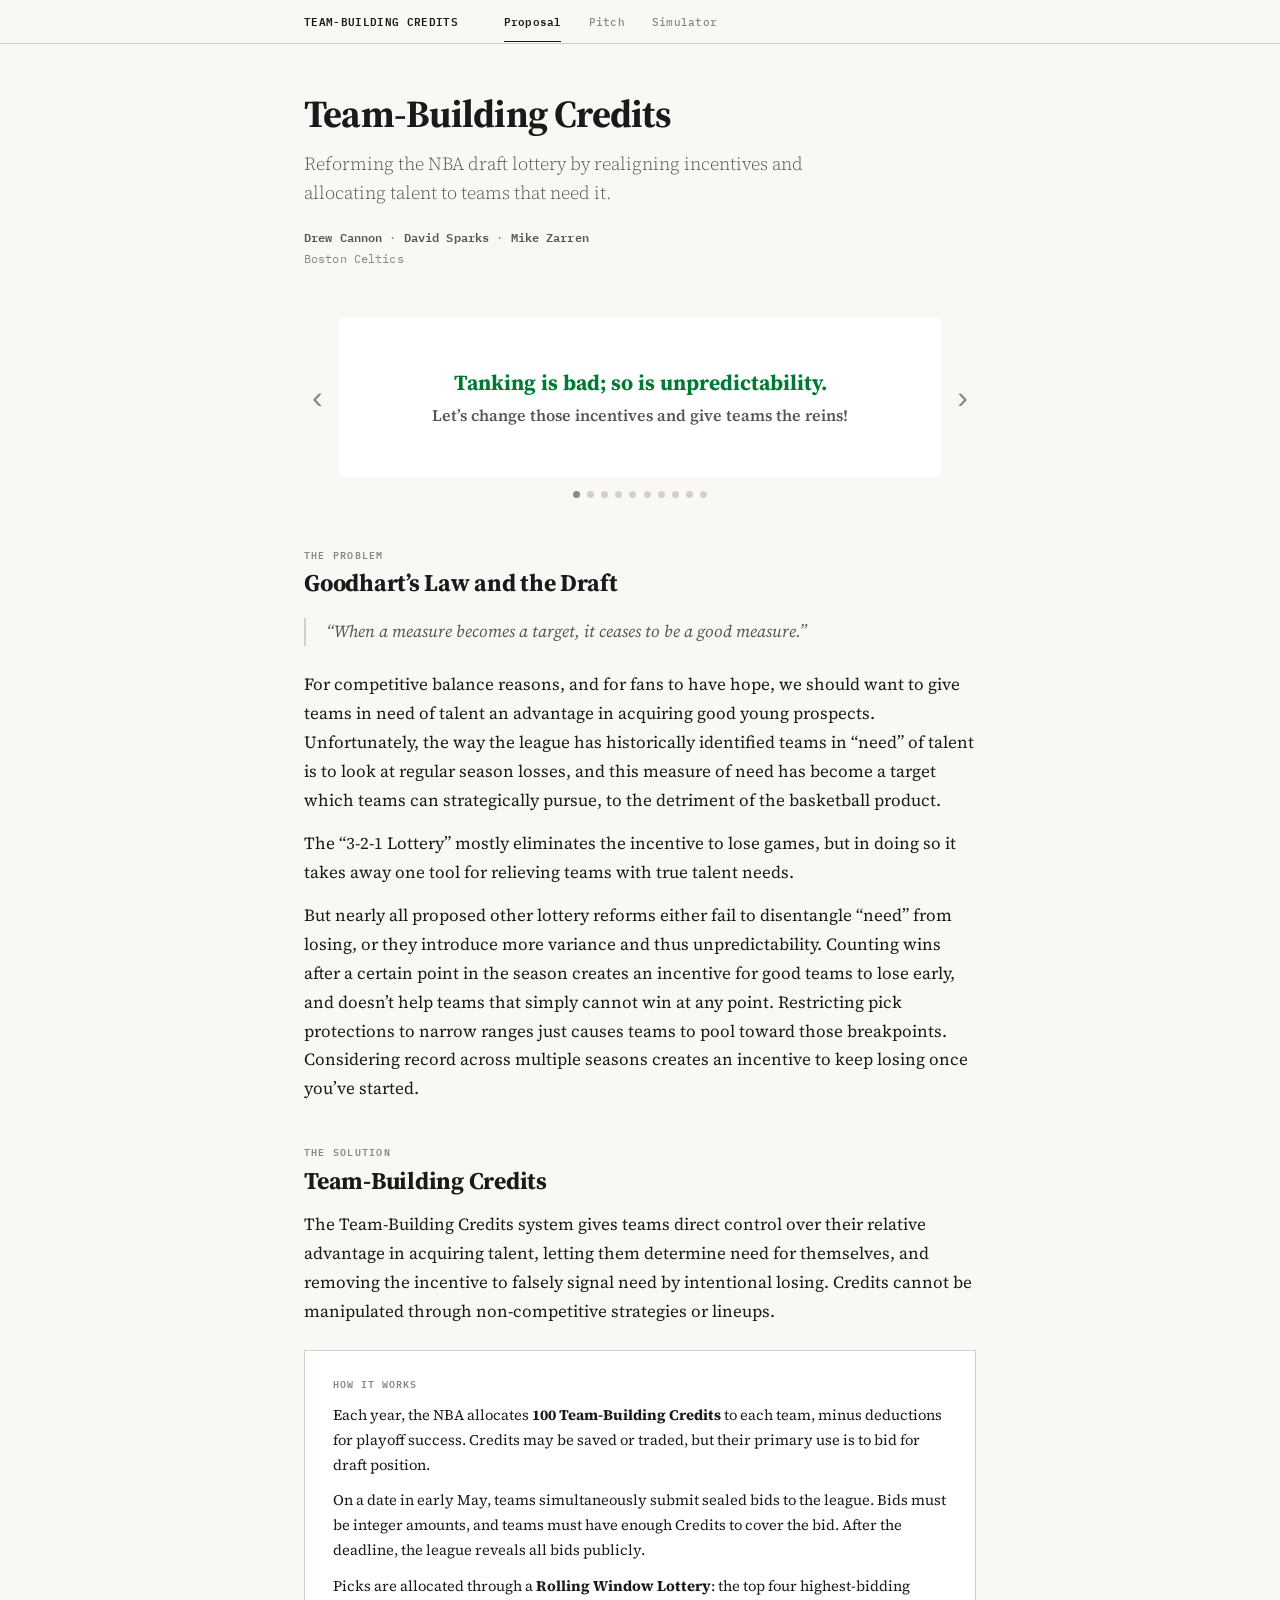
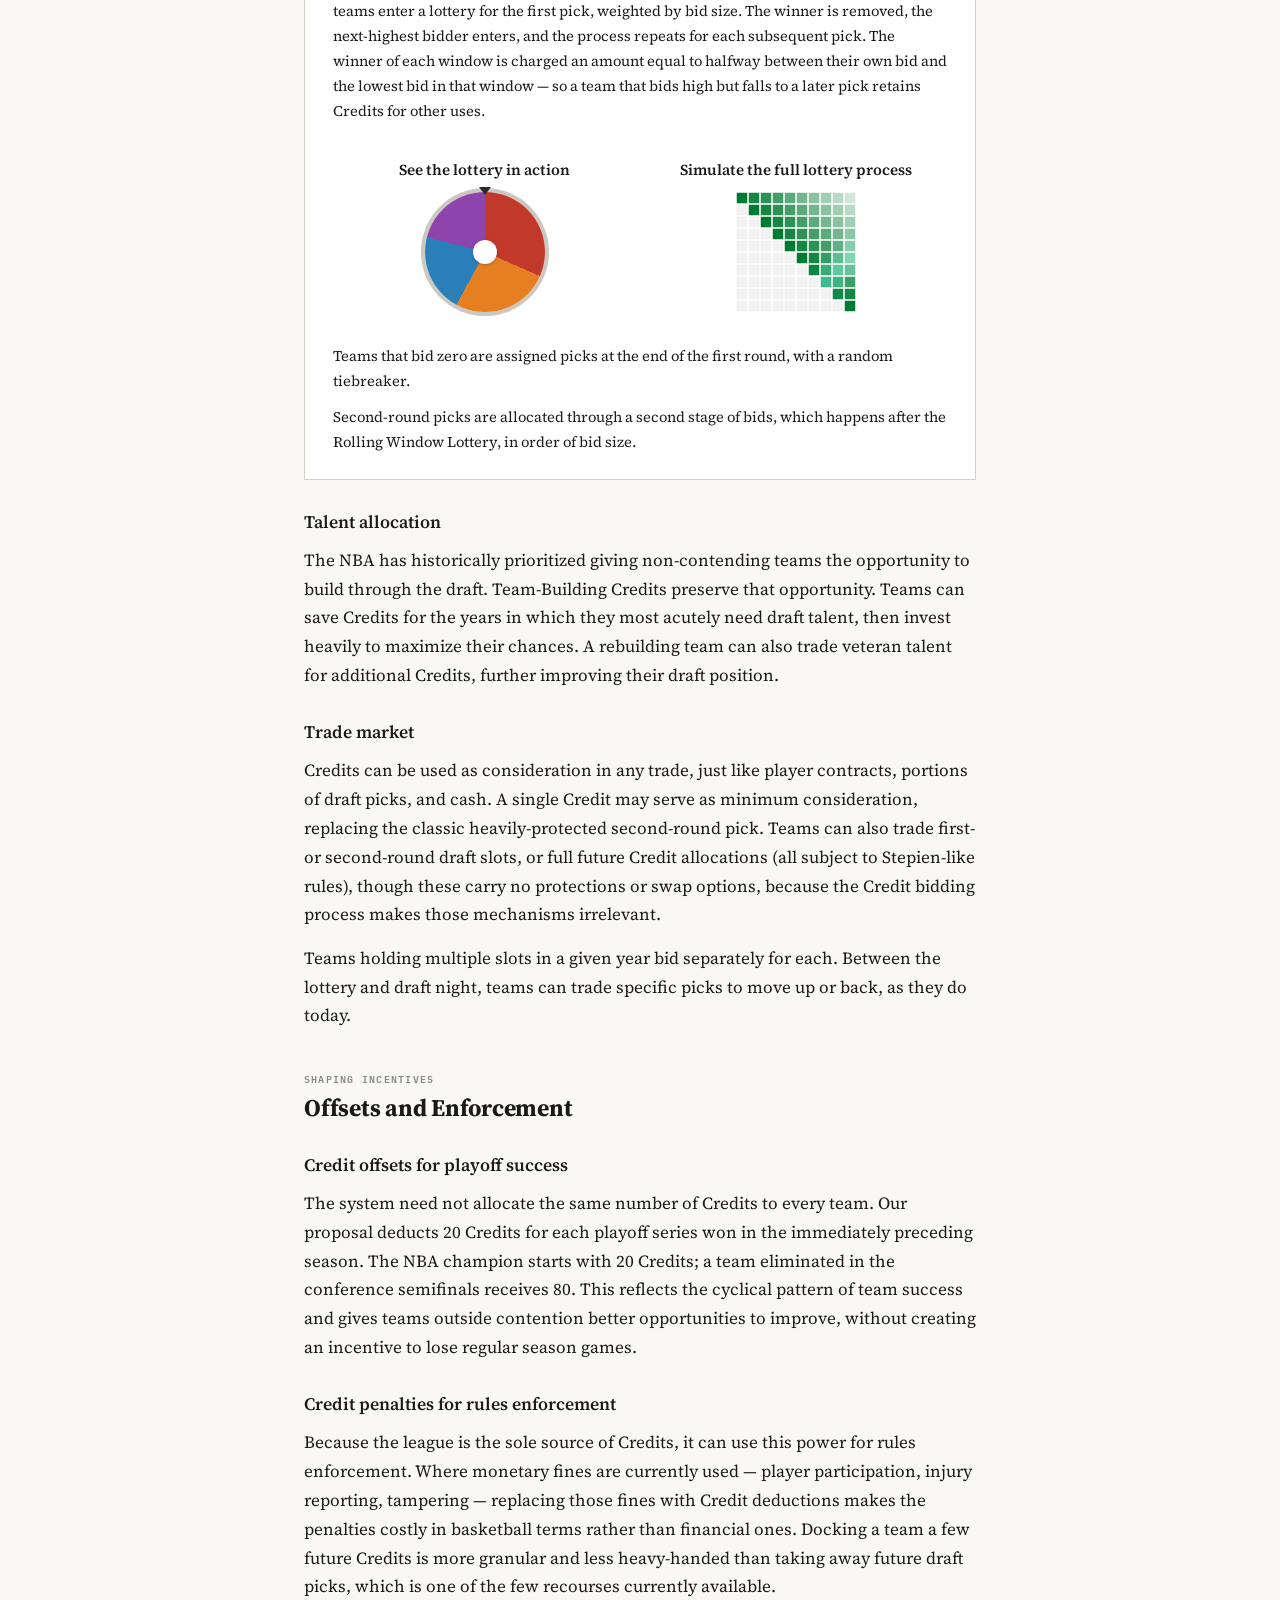
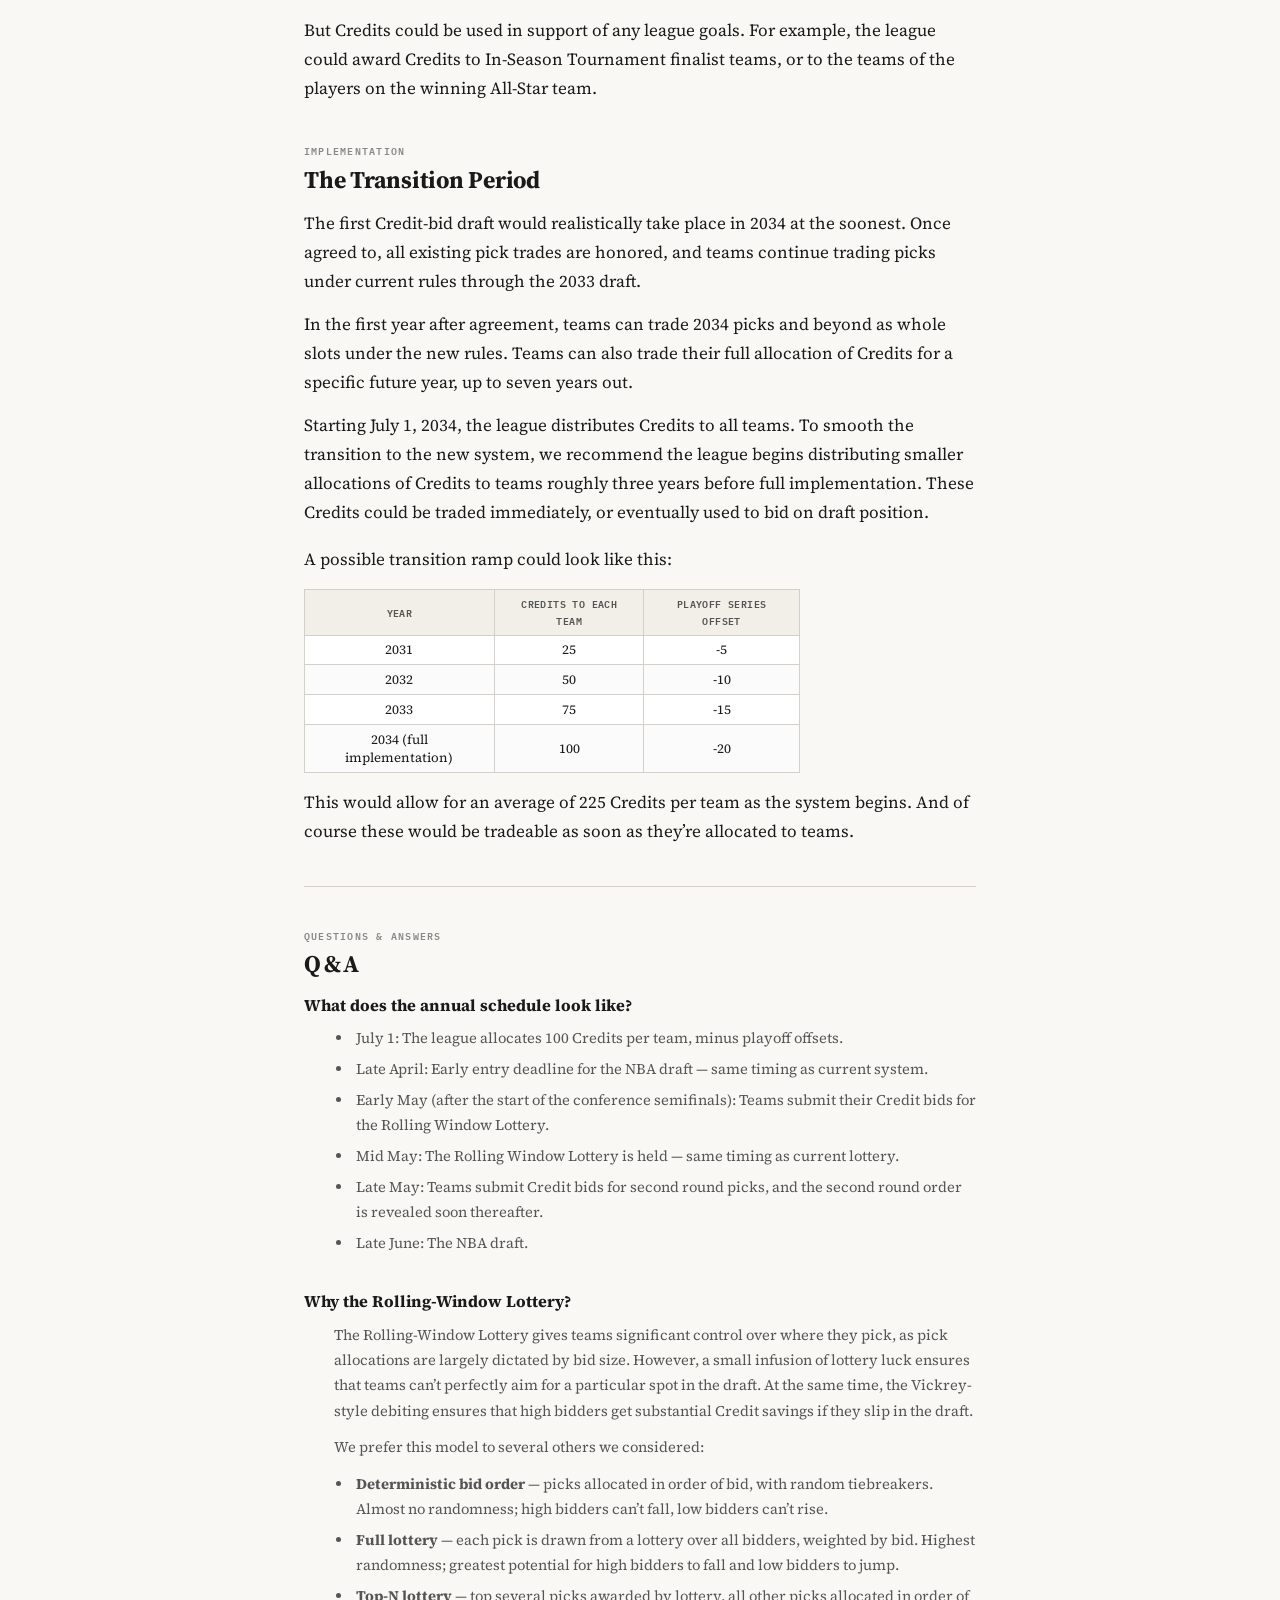
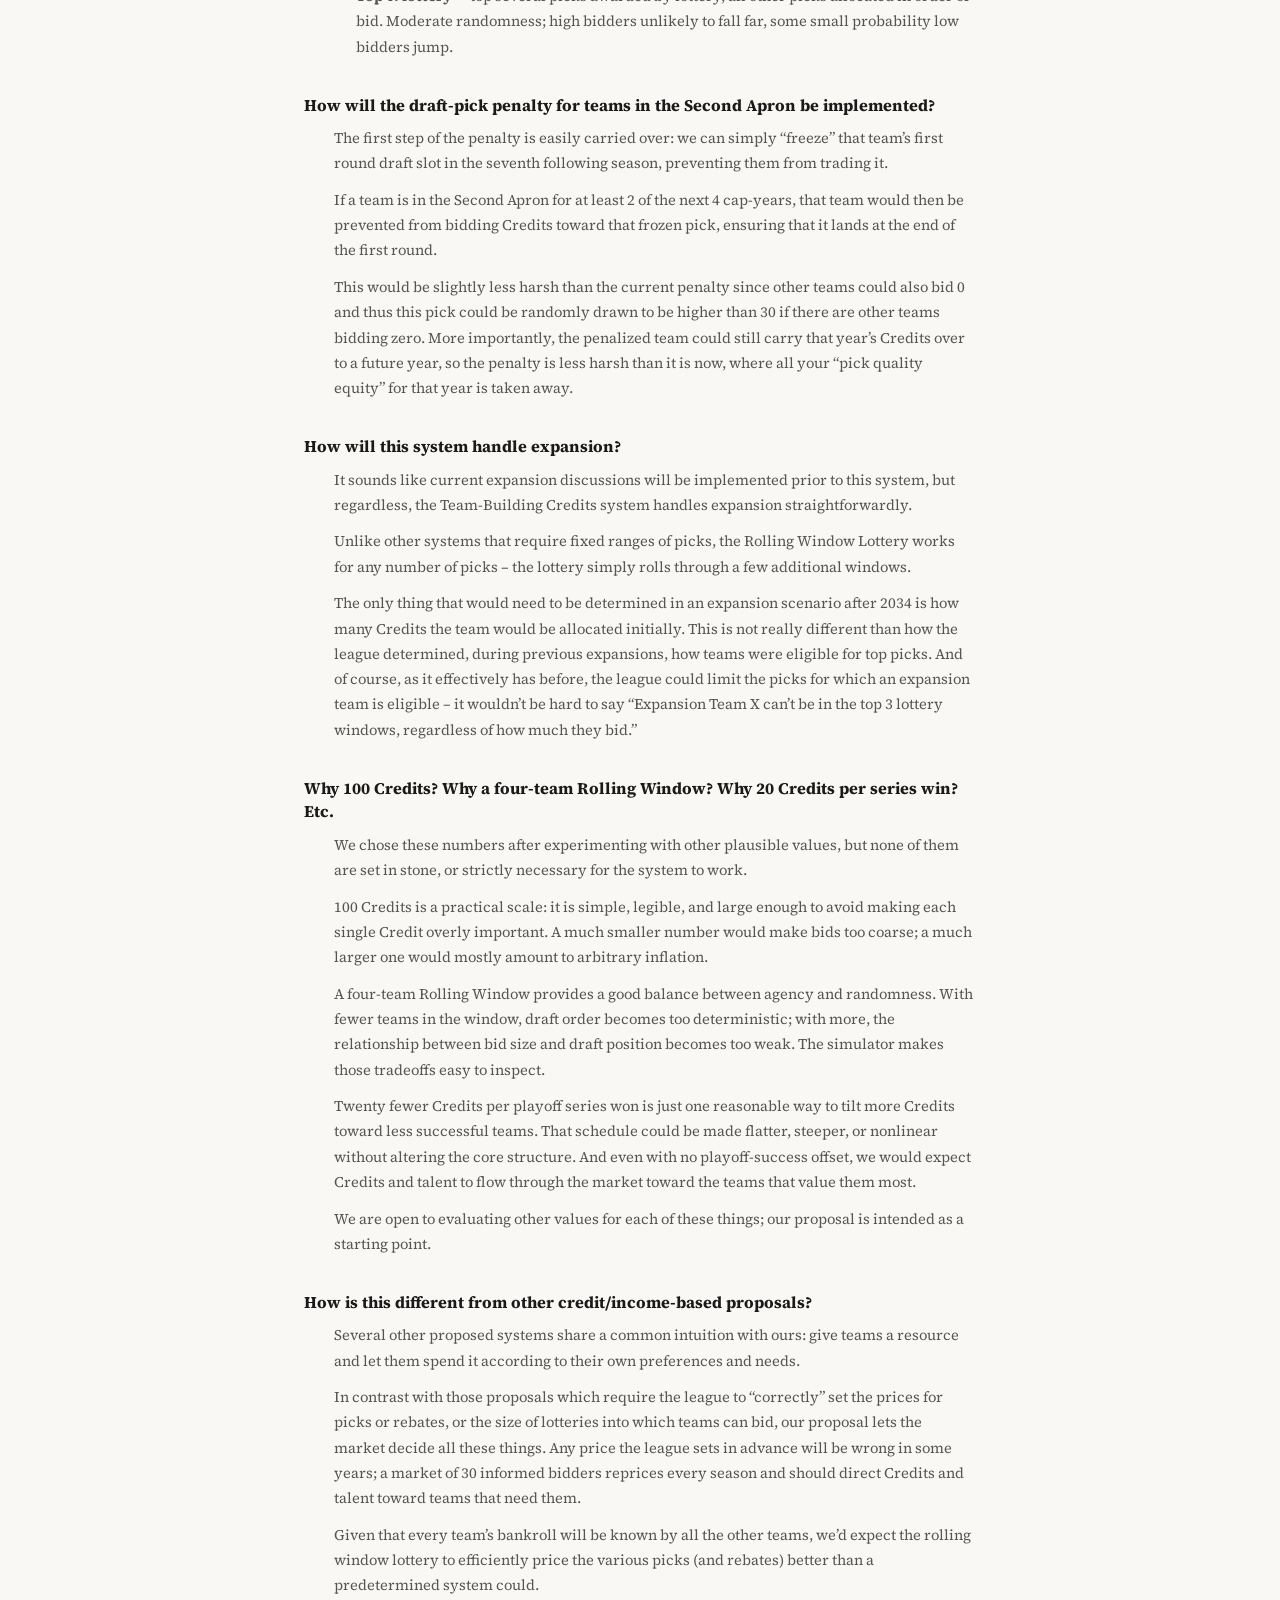
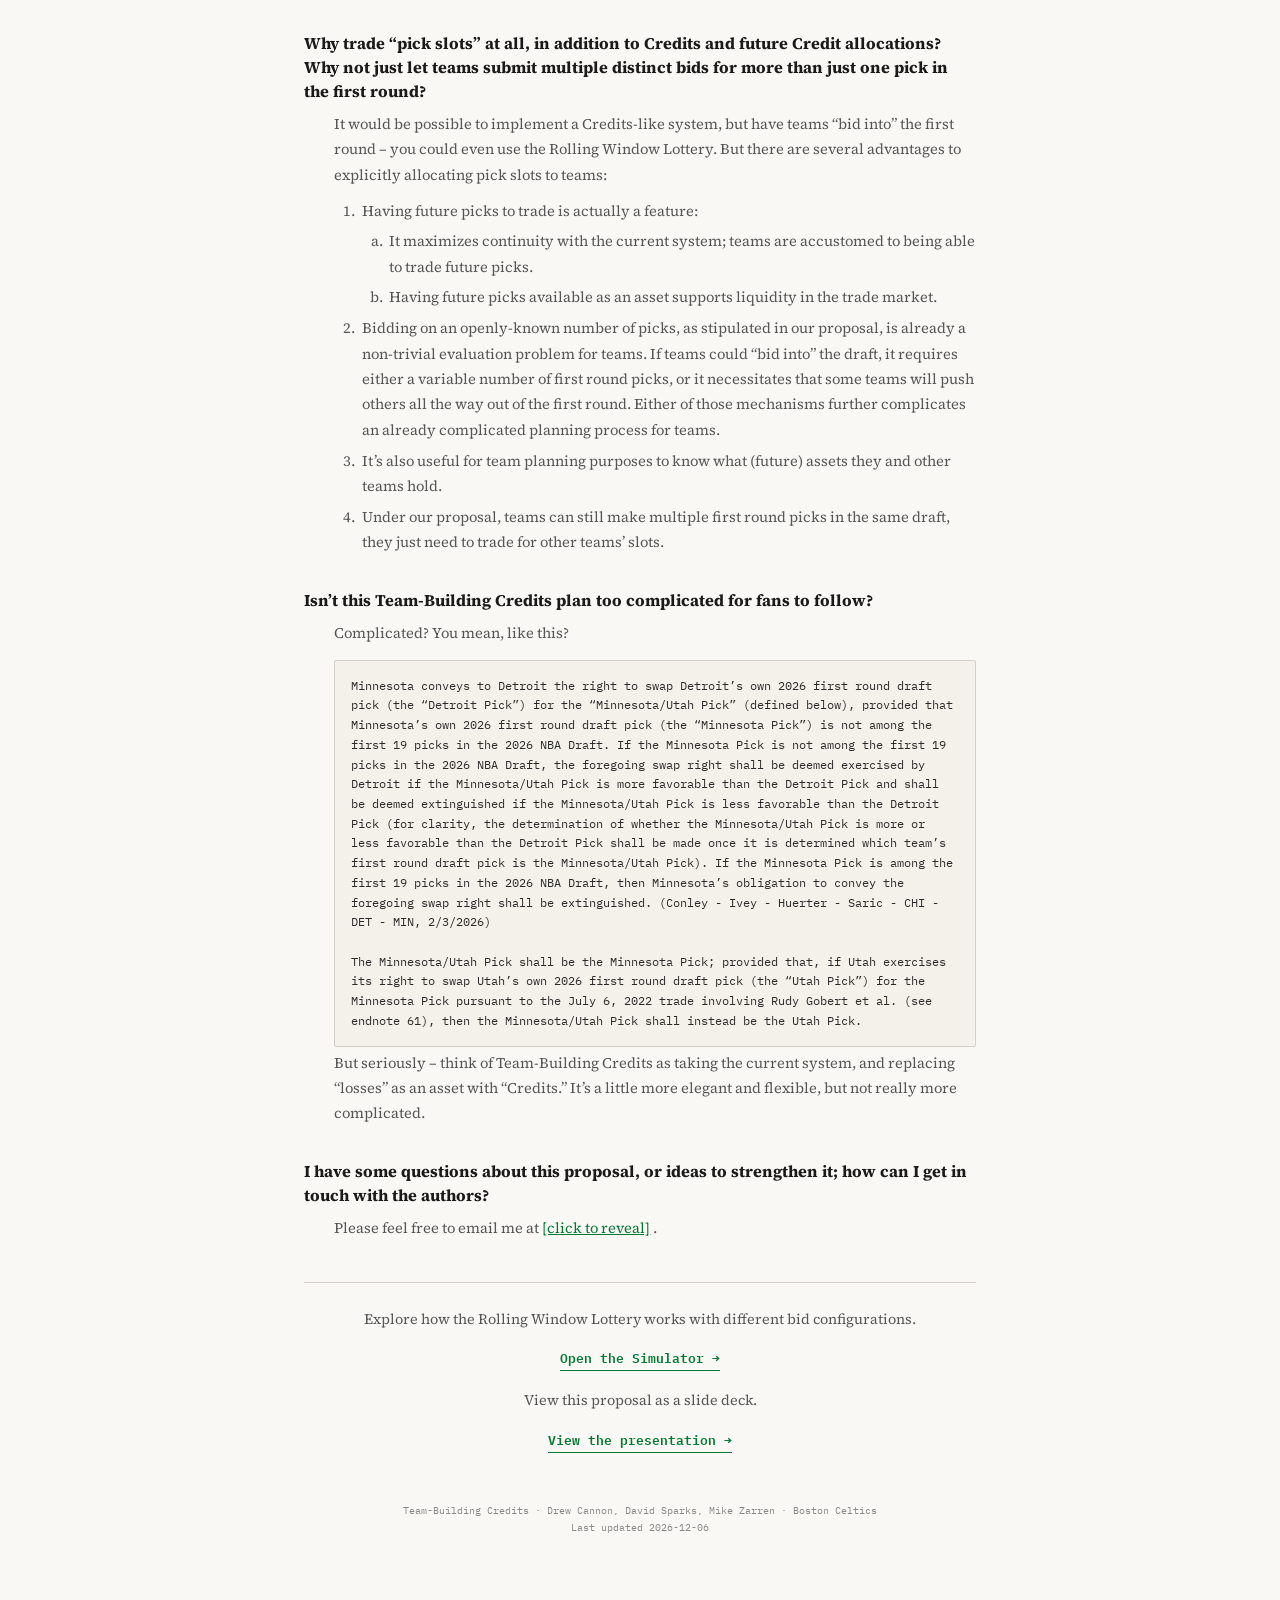
==== commit 5c5ba22f: "header nav and curly quotes, mainly" ====
--- a/index.html
+++ b/index.html
@@ -545,14 +545,8 @@
 </head>
 <body>
 
-<nav class="site-nav">
-  <div class="site-nav-inner">
-    <a class="site-nav-title" href="index.html">Team-Building Credits</a>
-    <a class="nav-tab active" href="index.html">Proposal</a>
-    <a class="nav-tab" href="pitch.html">Pitch</a>
-    <a class="nav-tab" href="simulator.html">Simulator</a>
-  </div>
-</nav>
+<div data-site-nav></div>
+<script src="site-nav.js"></script>
 
 <div class="page">
 
@@ -570,7 +564,7 @@
       <button class="glider-btn glider-prev" aria-label="Previous slide">&#8249;</button>
       <div class="glider-viewport">
         <div class="glider-track" id="gliderTrack">
-          <div class="glider-slide gs-two-tone" aria-hidden="true"><p>Tanking is bad; so is unpredictability.</p><p>Let's change those incentives and give teams the reins!</p></div>
+          <div class="glider-slide gs-two-tone" aria-hidden="true"><p>Tanking is bad; so is unpredictability.</p><p>Let&rsquo;s change those incentives and give teams the reins!</p></div>
           <div class="glider-slide gs-dark"><p>Team-Building Credits sever the connection between losing and draft position, and give teams direct control over their rebuilding strategy.</p></div>
           <div class="glider-slide gs-green" aria-hidden="true"><p>The league distributes ≈100 Credits to each team, each year. Fewer Credits go to teams who advance in the playoffs.</p></div>
           <div class="glider-slide gs-rule" aria-hidden="true"><p>Credits are used to bid for draft position in a <i>Rolling Window Lottery.</i></p></div>
@@ -607,7 +601,7 @@
 
     <p>For competitive balance reasons, and for fans to have hope, we should want to give teams in need of talent an advantage in acquiring good young prospects. Unfortunately, the way the league has historically identified teams in &ldquo;need&rdquo; of talent is to look at regular season losses, and this measure of need has become a target which teams can strategically pursue, to the detriment of the basketball product.</p>
 
-    <p>The "3-2-1 Lottery" mostly eliminates the incentive to lose games, but in doing so it takes away one tool for relieving teams with true talent needs.</p>
+    <p>The &ldquo;3-2-1 Lottery&rdquo; mostly eliminates the incentive to lose games, but in doing so it takes away one tool for relieving teams with true talent needs.</p>
 
     <p>But nearly all proposed other lottery reforms either fail to disentangle &ldquo;need&rdquo; from losing, or they introduce more variance and thus unpredictability. Counting wins after a certain point in the season creates an incentive for good teams to lose early, and doesn&rsquo;t help teams that simply cannot win at any point. Restricting pick protections to narrow ranges just causes teams to pool toward those breakpoints. Considering record across multiple seasons creates an incentive to keep losing once you&rsquo;ve started.</p>
     </div>
@@ -721,10 +715,10 @@
     </div>
     <div class="qa-item">
       <div class="question">Why the Rolling-Window Lottery?</div>
-      <div class="answer"><p>The Rolling-Window Lottery gives teams significant control over where they pick, as pick allocations are largely dictated by bid size. However, a small infusion of lottery luck ensures that teams can’t perfectly aim for a particular spot in the draft. At the same time, the Vickrey-style debiting ensures that high bidders get substantial Credit savings if they slip in the draft.</p>
+      <div class="answer"><p>The Rolling-Window Lottery gives teams significant control over where they pick, as pick allocations are largely dictated by bid size. However, a small infusion of lottery luck ensures that teams can&rsquo;t perfectly aim for a particular spot in the draft. At the same time, the Vickrey-style debiting ensures that high bidders get substantial Credit savings if they slip in the draft.</p>
         <p>We prefer this model to several others we considered:</p>
        <ul>
-          <li><b>Deterministic bid order</b> &mdash; picks allocated in order of bid, with random tiebreakers. Almost no randomness; high bidders can’t fall, low bidders can’t rise.</li>
+          <li><b>Deterministic bid order</b> &mdash; picks allocated in order of bid, with random tiebreakers. Almost no randomness; high bidders can&rsquo;t fall, low bidders can&rsquo;t rise.</li>
           <li><b>Full lottery</b> &mdash; each pick is drawn from a lottery over all bidders, weighted by bid. Highest randomness; greatest potential for high bidders to fall and low bidders to jump.</li>
           <li><b>Top-N lottery</b> &mdash; top several picks awarded by lottery, all other picks allocated in order of bid. Moderate randomness; high bidders unlikely to fall far, some small probability low bidders jump.</li>
         </ul>
@@ -732,16 +726,16 @@
     </div>
     <div class="qa-item">
       <div class="question">How will the draft-pick penalty for teams in the Second Apron be implemented?</div>
-      <div class="answer"><p>The first step of the penalty is easily carried over: we can simply “freeze” that team’s first round draft slot in the seventh following season, preventing them from trading it.</p>
+      <div class="answer"><p>The first step of the penalty is easily carried over: we can simply &ldquo;freeze&rdquo; that team&rsquo;s first round draft slot in the seventh following season, preventing them from trading it.</p>
         <p>If a team is in the Second Apron for at least 2 of the next 4 cap-years, that team would then be prevented from bidding Credits toward that frozen pick, ensuring that it lands at the end of the first round.</p>
-        <p>This would be slightly less harsh than the current penalty since other teams could also bid 0 and thus this pick could be randomly drawn to be higher than 30 if there are other teams bidding zero. More importantly, the penalized team could still carry that year’s Credits over to a future year, so the penalty is less harsh than it is now, where all your “pick quality equity” for that year is taken away.</p>
+        <p>This would be slightly less harsh than the current penalty since other teams could also bid 0 and thus this pick could be randomly drawn to be higher than 30 if there are other teams bidding zero. More importantly, the penalized team could still carry that year&rsquo;s Credits over to a future year, so the penalty is less harsh than it is now, where all your &ldquo;pick quality equity&rdquo; for that year is taken away.</p>
     </div>
     </div>
     <div class="qa-item">
       <div class="question">How will this system handle expansion?</div>
       <div class="answer"><p>It sounds like current expansion discussions will be implemented prior to this system, but regardless, the Team-Building Credits system handles expansion straightforwardly.</p>
         <p>Unlike other systems that require fixed ranges of picks, the Rolling Window Lottery works for any number of picks – the lottery simply rolls through a few additional windows.</p>
-        <p>The only thing that would need to be determined in an expansion scenario after 2034 is how many Credits the team would be allocated initially. This is not really different than how the league determined, during previous expansions, how teams were eligible for top picks. And of course, as it effectively has before, the league could limit the picks for which an expansion team is eligible – it wouldn’t be hard to say “Expansion Team X can’t be in the top 3 lottery windows, regardless of how much they bid.”</p>
+        <p>The only thing that would need to be determined in an expansion scenario after 2034 is how many Credits the team would be allocated initially. This is not really different than how the league determined, during previous expansions, how teams were eligible for top picks. And of course, as it effectively has before, the league could limit the picks for which an expansion team is eligible – it wouldn&rsquo;t be hard to say &ldquo;Expansion Team X can&rsquo;t be in the top 3 lottery windows, regardless of how much they bid.&rdquo;</p>
     </div>
     </div>
     <div class="qa-item">
@@ -780,12 +774,12 @@
       </div>
     </div>
     <div class="qa-item">
-      <div class="question">Isn’t this Team-Building Credits plan too complicated for fans to follow?</div>
+      <div class="question">Isn&rsquo;t this Team-Building Credits plan too complicated for fans to follow?</div>
       <div class="answer"><p>Complicated? You mean, like this?</p>
-        <div class="pick-code-block"><code>Minnesota conveys to Detroit the right to swap Detroit’s own 2026 first round draft pick (the “Detroit Pick”) for the “Minnesota/Utah Pick” (defined below), provided that Minnesota’s own 2026 first round draft pick (the “Minnesota Pick”) is not among the first 19 picks in the 2026 NBA Draft. If the Minnesota Pick is not among the first 19 picks in the 2026 NBA Draft, the foregoing swap right shall be deemed exercised by Detroit if the Minnesota/Utah Pick is more favorable than the Detroit Pick and shall be deemed extinguished if the Minnesota/Utah Pick is less favorable than the Detroit Pick (for clarity, the determination of whether the Minnesota/Utah Pick is more or less favorable than the Detroit Pick shall be made once it is determined which team’s first round draft pick is the Minnesota/Utah Pick). If the Minnesota Pick is among the first 19 picks in the 2026 NBA Draft, then Minnesota’s obligation to convey the foregoing swap right shall be extinguished. (Conley - Ivey - Huerter - Saric - CHI - DET - MIN, 2/3/2026)
-
-The Minnesota/Utah Pick shall be the Minnesota Pick; provided that, if Utah exercises its right to swap Utah’s own 2026 first round draft pick (the “Utah Pick”) for the Minnesota Pick pursuant to the July 6, 2022 trade involving Rudy Gobert et al. (see endnote 61), then the Minnesota/Utah Pick shall instead be the Utah Pick.</code></div>
-        <p>But seriously &#8211; think of Team-Building Credits as taking the current system, and replacing &#8220;losses&#8221; as an asset with &#8220;Credits.&#8221; It&#8217;s a little more elegant and flexible, but not really more complicated.</p>
+        <div class="pick-code-block"><code>Minnesota conveys to Detroit the right to swap Detroit&rsquo;s own 2026 first round draft pick (the &ldquo;Detroit Pick&rdquo;) for the &ldquo;Minnesota/Utah Pick&rdquo; (defined below), provided that Minnesota&rsquo;s own 2026 first round draft pick (the &ldquo;Minnesota Pick&rdquo;) is not among the first 19 picks in the 2026 NBA Draft. If the Minnesota Pick is not among the first 19 picks in the 2026 NBA Draft, the foregoing swap right shall be deemed exercised by Detroit if the Minnesota/Utah Pick is more favorable than the Detroit Pick and shall be deemed extinguished if the Minnesota/Utah Pick is less favorable than the Detroit Pick (for clarity, the determination of whether the Minnesota/Utah Pick is more or less favorable than the Detroit Pick shall be made once it is determined which team&rsquo;s first round draft pick is the Minnesota/Utah Pick). If the Minnesota Pick is among the first 19 picks in the 2026 NBA Draft, then Minnesota&rsquo;s obligation to convey the foregoing swap right shall be extinguished. (Conley - Ivey - Huerter - Saric - CHI - DET - MIN, 2/3/2026)
+
+The Minnesota/Utah Pick shall be the Minnesota Pick; provided that, if Utah exercises its right to swap Utah&rsquo;s own 2026 first round draft pick (the &ldquo;Utah Pick&rdquo;) for the Minnesota Pick pursuant to the July 6, 2022 trade involving Rudy Gobert et al. (see endnote 61), then the Minnesota/Utah Pick shall instead be the Utah Pick.</code></div>
+        <p>But seriously &#8211; think of Team-Building Credits as taking the current system, and replacing &ldquo;losses&rdquo; as an asset with &ldquo;Credits.&rdquo; It&rsquo;s a little more elegant and flexible, but not really more complicated.</p>
       </div>
     </div>
     <div class="qa-item">
--- a/shared.css
+++ b/shared.css
@@ -43,7 +43,12 @@
   padding: 0 1.5rem;
   display: flex;
   align-items: baseline;
+  overflow-x: auto;
+  white-space: nowrap;
+  scrollbar-width: none;
 }
+
+.site-nav-inner::-webkit-scrollbar { display: none; }
 
 .site-nav-title {
   font-family: var(--mono);
@@ -55,6 +60,7 @@
   text-decoration: none;
   letter-spacing: 0.03em;
   text-transform: uppercase;
+  flex: 0 0 auto;
 }
 
 .site-nav-title:hover { color: var(--accent); }
@@ -68,6 +74,7 @@
   padding: 0.7rem 0.85rem;
   position: relative;
   letter-spacing: 0.02em;
+  flex: 0 0 auto;
 }
 
 .nav-tab:hover { color: var(--text); }
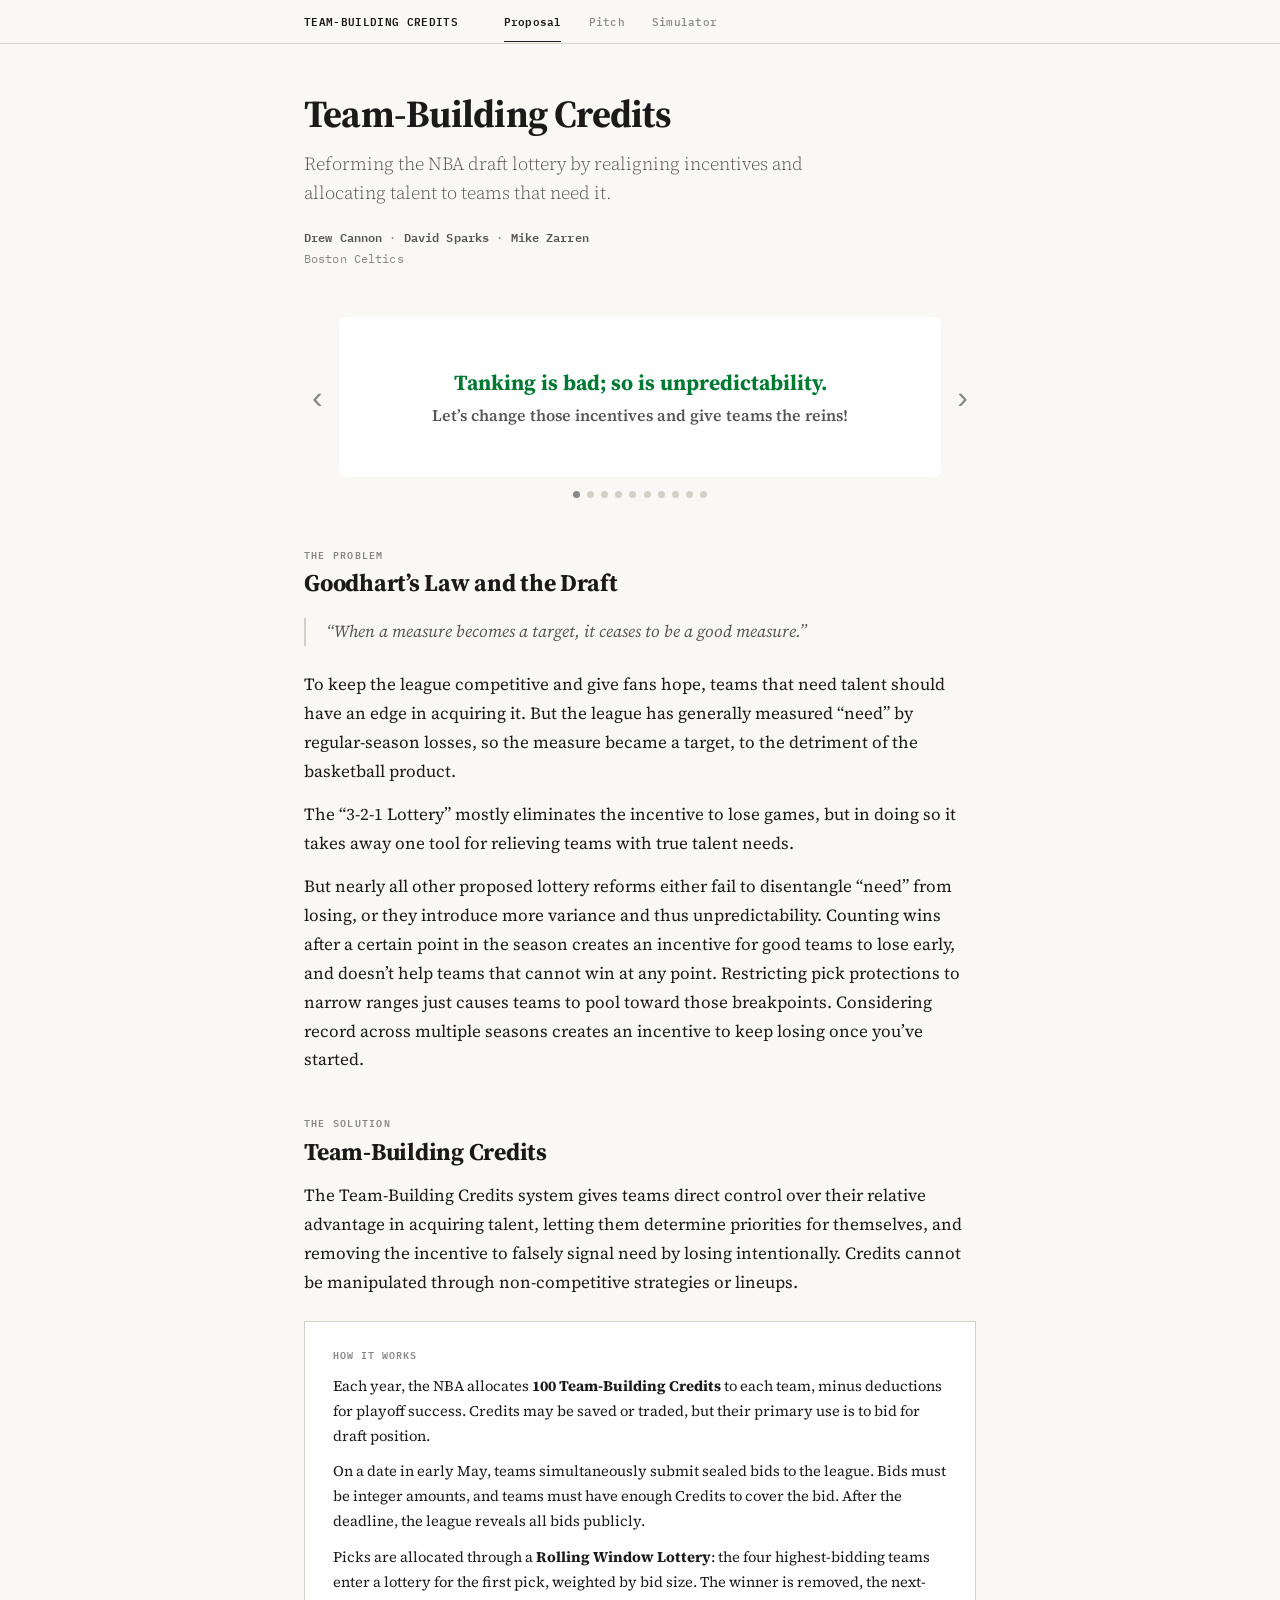
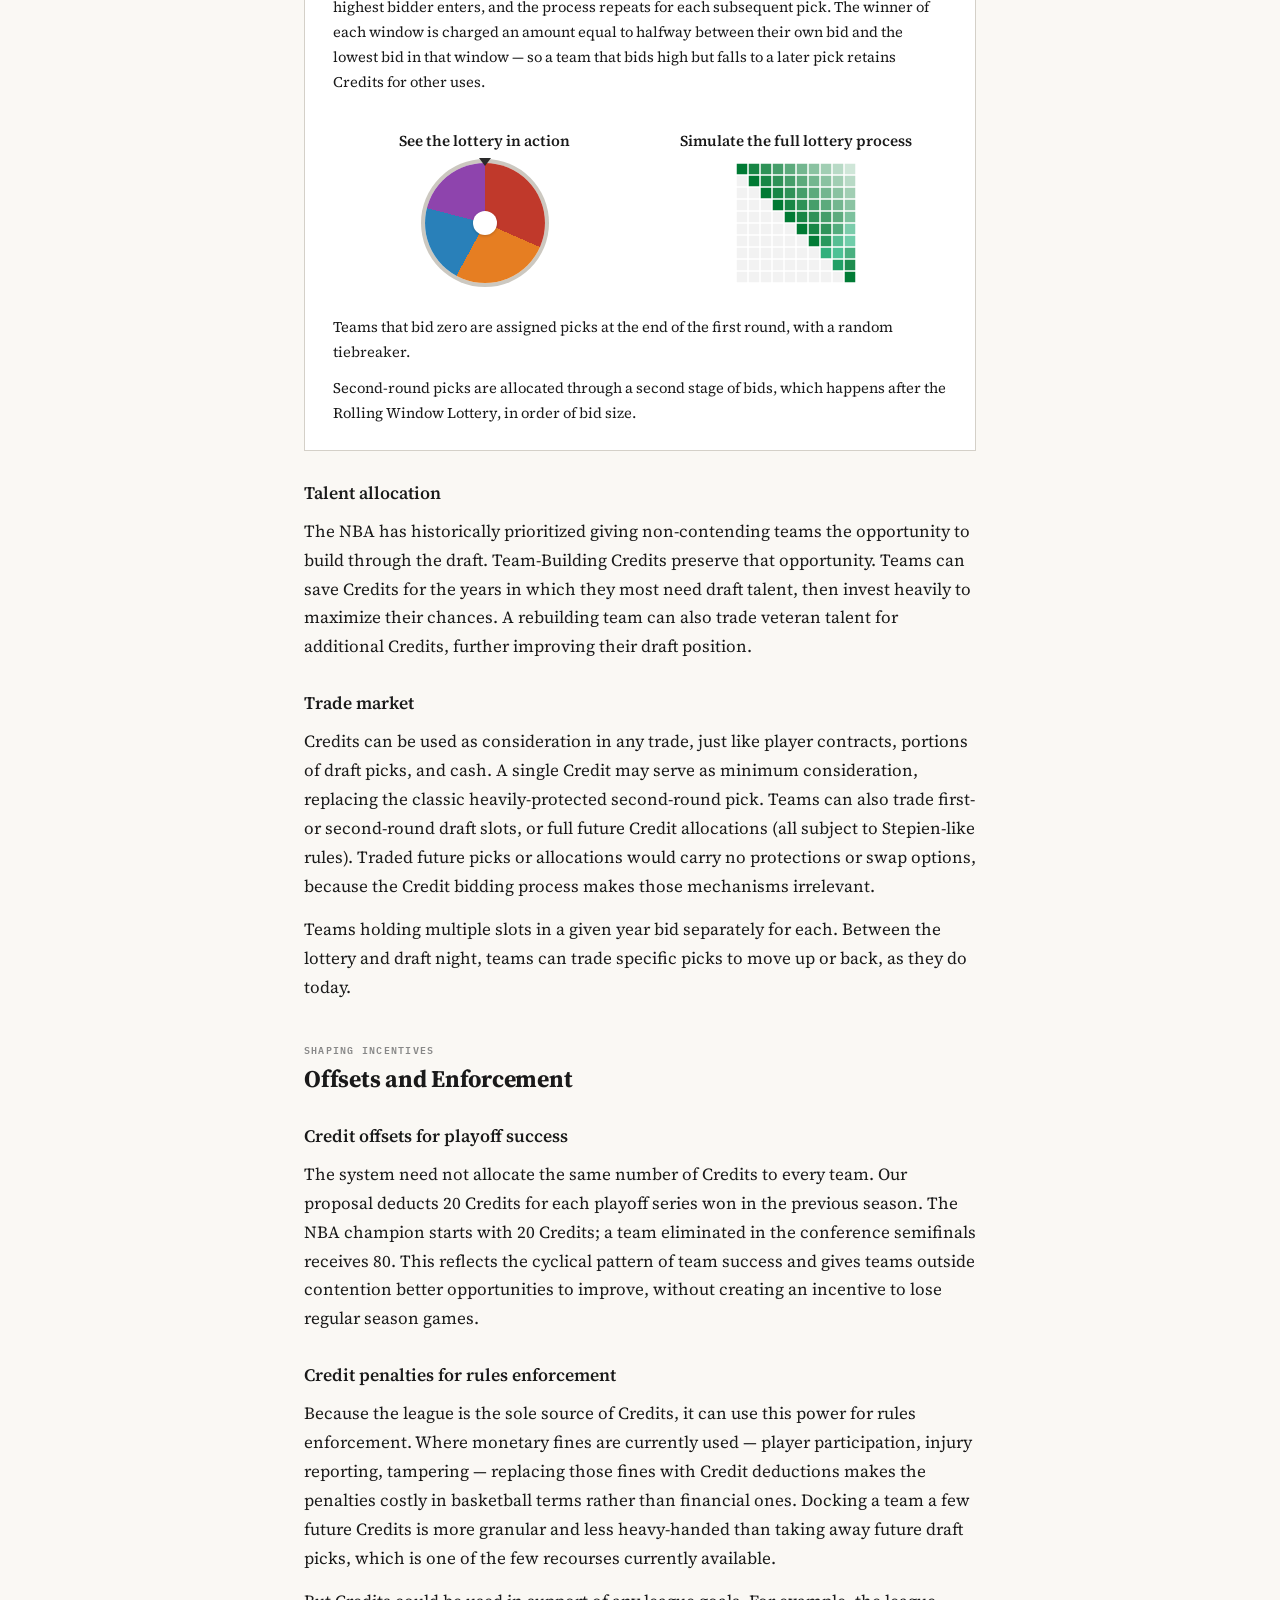
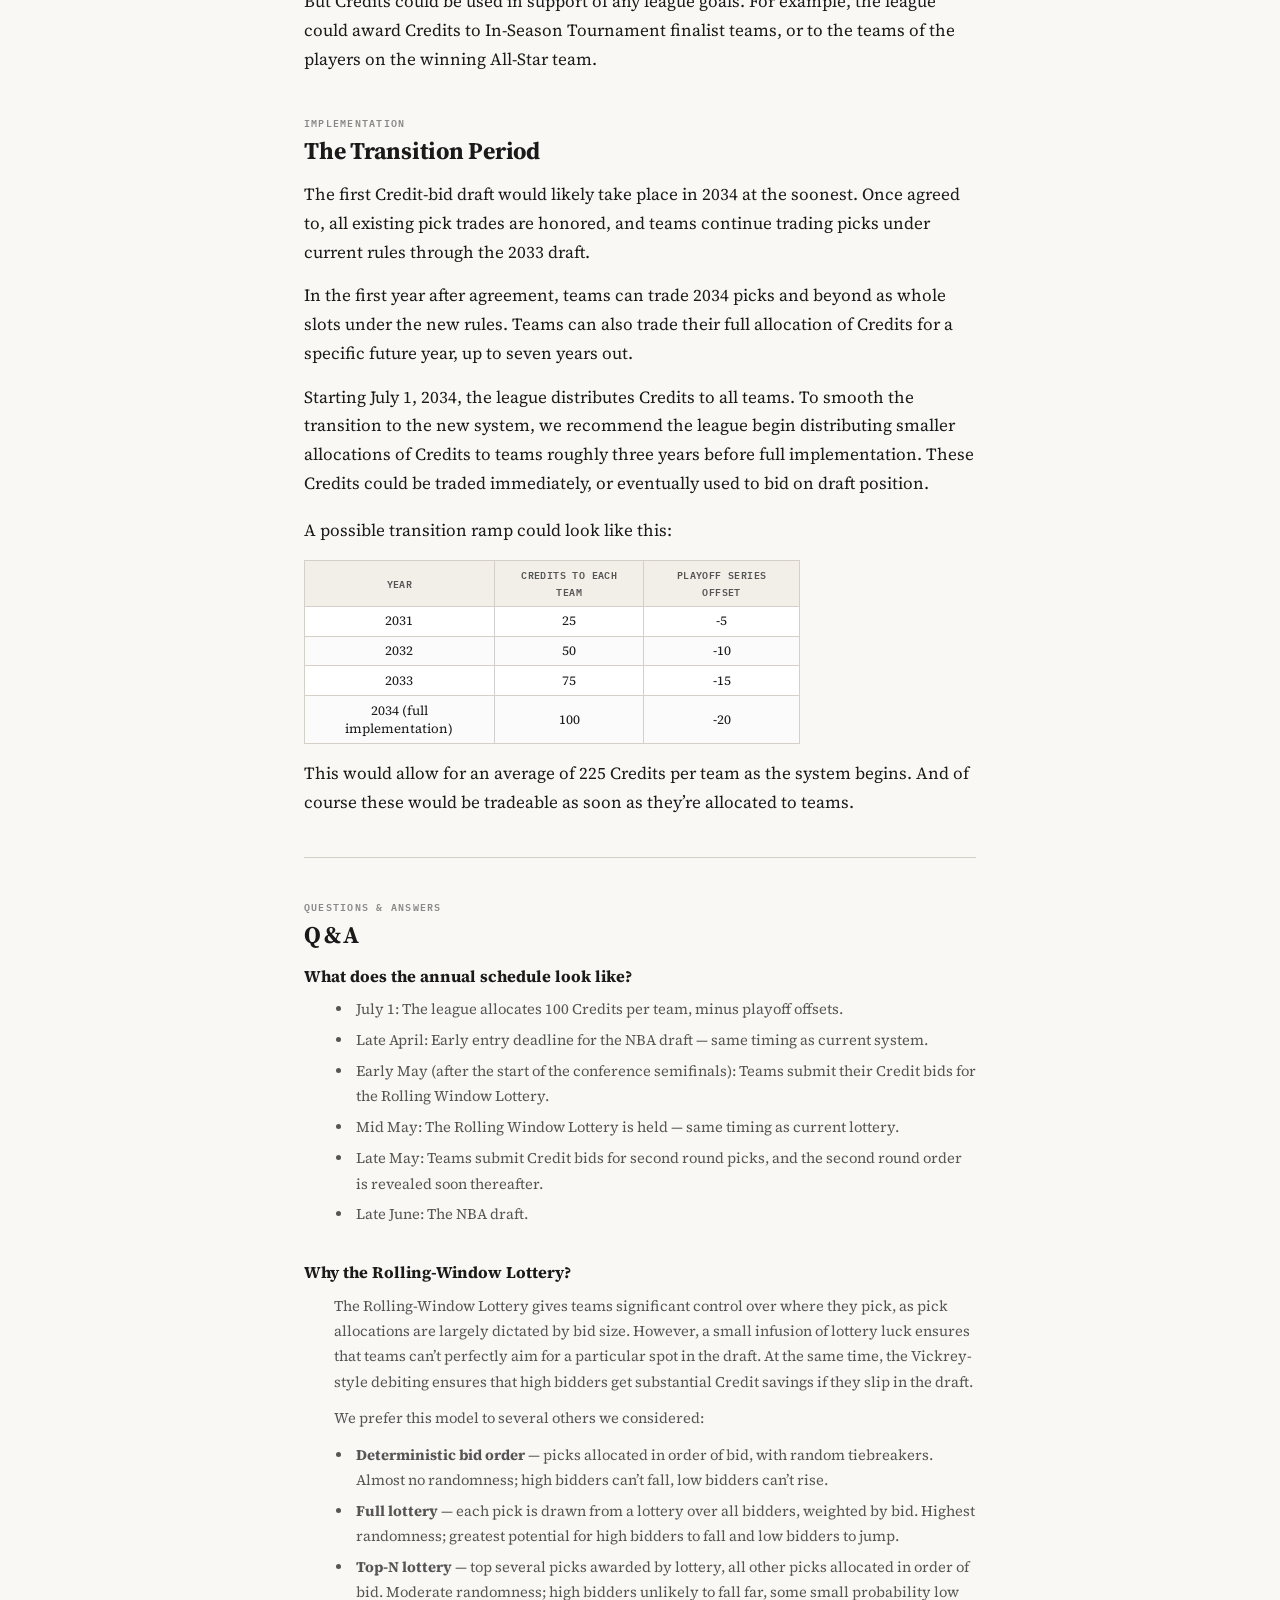
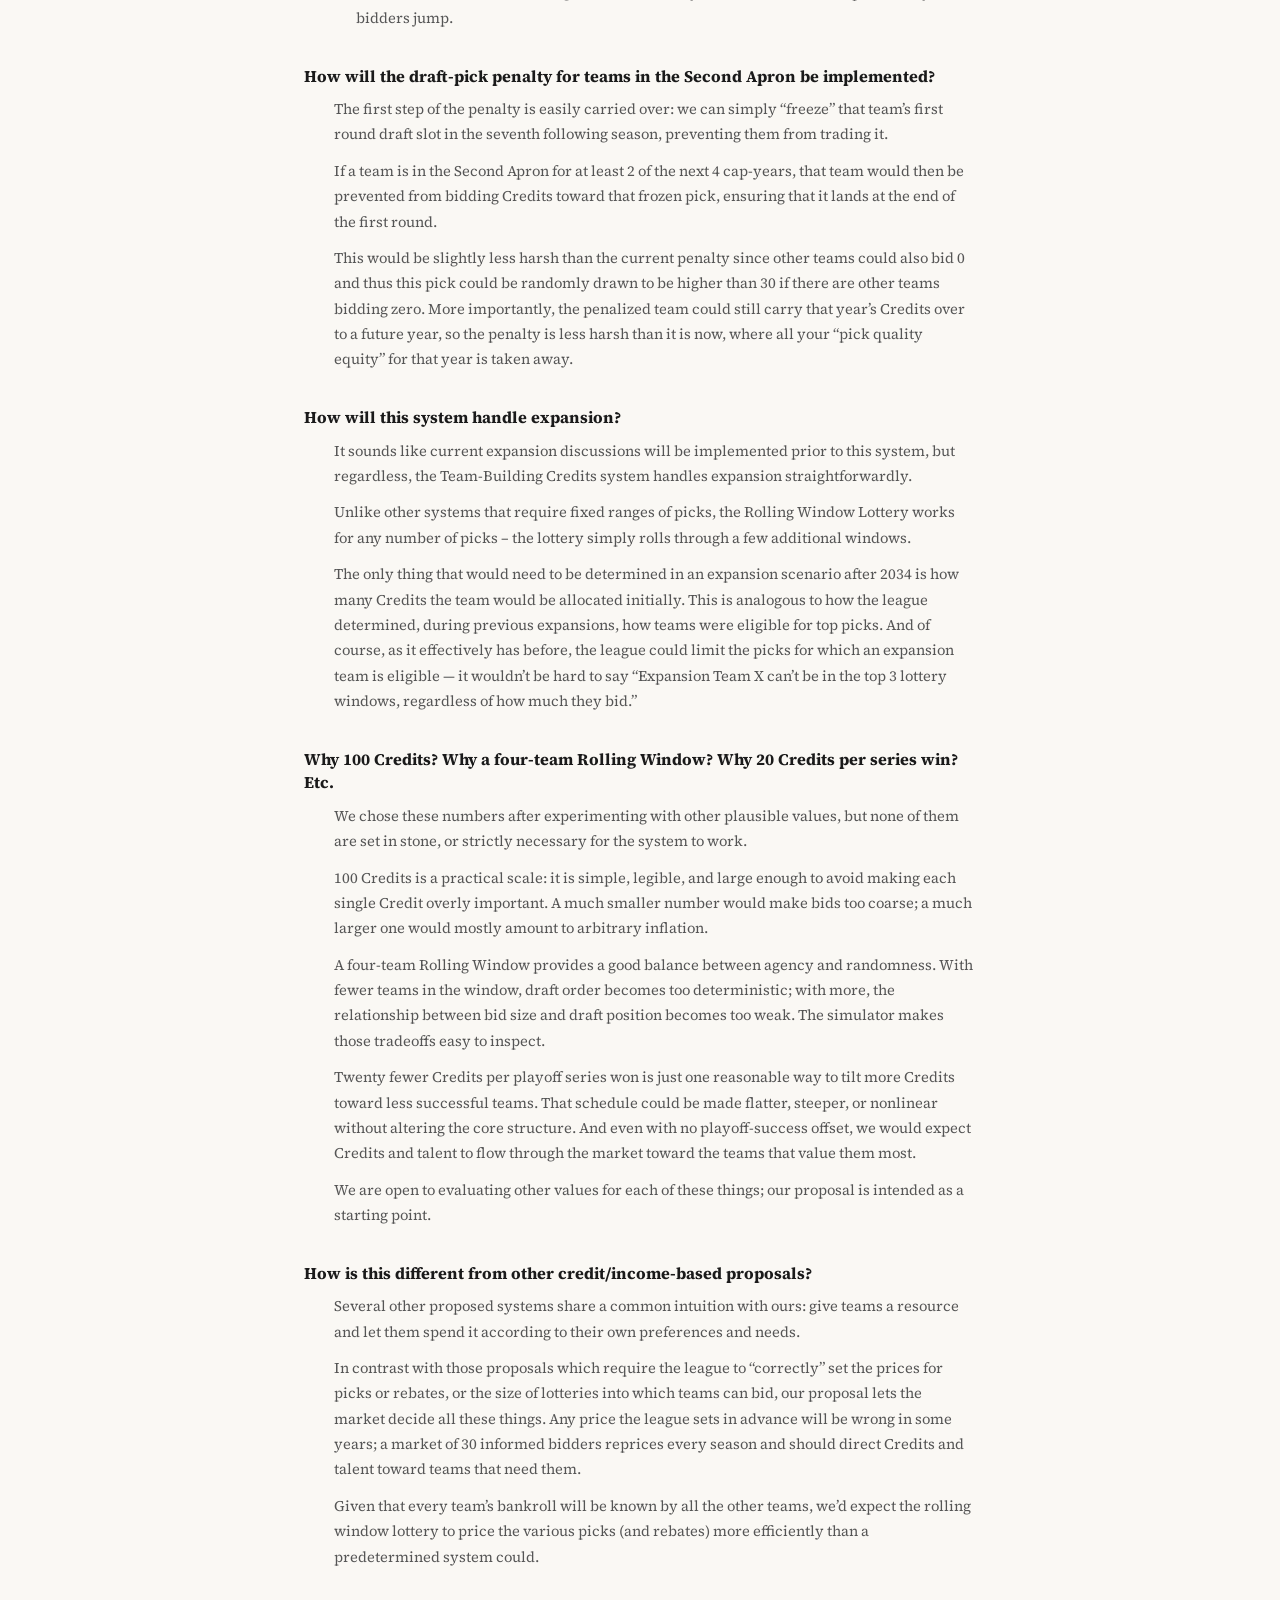
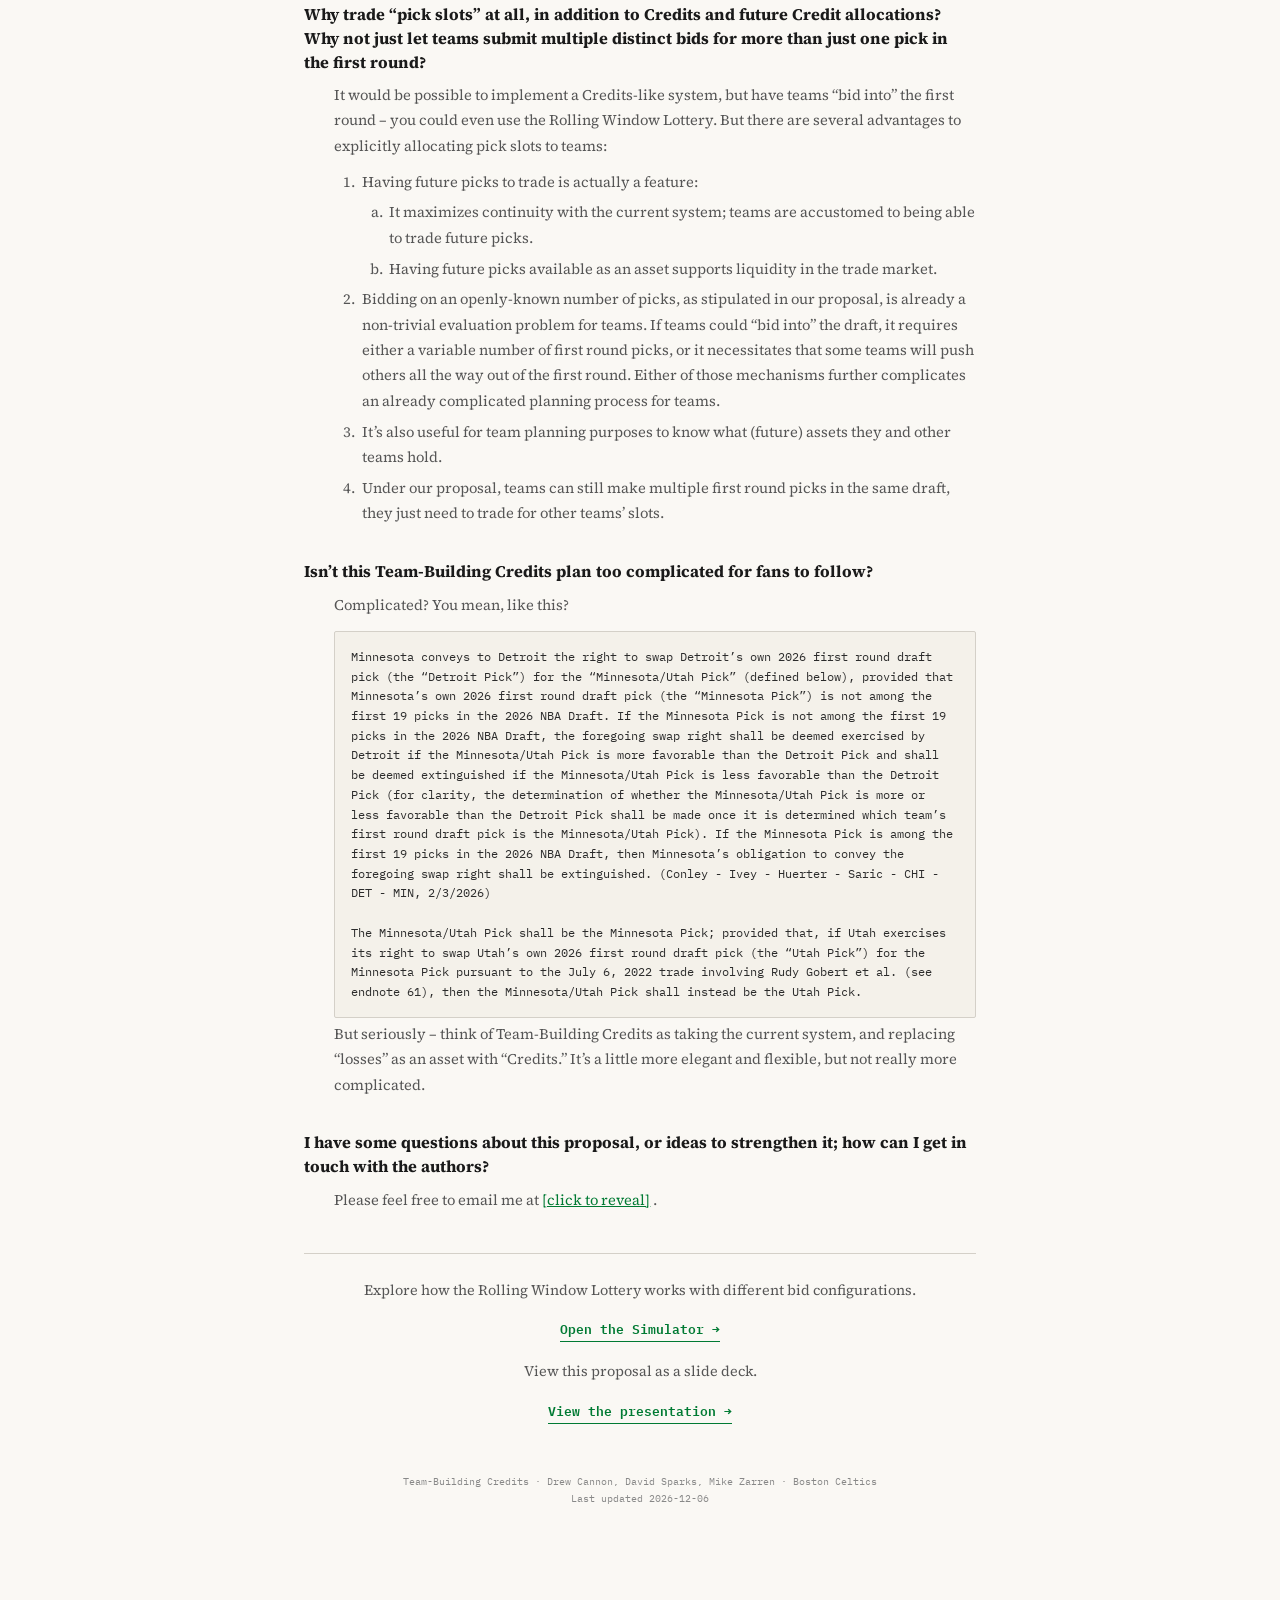
==== commit 6cd2ca86: "Typos and language strengthening" ====
--- a/index.html
+++ b/index.html
@@ -571,8 +571,8 @@
           <div class="glider-slide gs-stripe" aria-hidden="true"><p>But unspent Credits carry over year-to-year, allowing teams to save up.</p></div>
           <div class="glider-slide gs-dark" aria-hidden="true"><p>Want a top pick? Save up your Credits or trade for them, then bid when the timing is right.</p></div>
           <div class="glider-slide gs-rule" aria-hidden="true"><p>Credits can be traded, just like players, picks, and cash are now.</p></div>
-          <div class="glider-slide gs-stripe" aria-hidden="true"><p>Future Credit allocations can also be traded, as can pick slots</p></div>
-          <div class="glider-slide gs-green" aria-hidden="true"><p>Fans deserve a league where their team never has a reason to lose.</p></div>
+          <div class="glider-slide gs-stripe" aria-hidden="true"><p>Future Credit allocations can also be traded, as can pick slots.</p></div>
+          <div class="glider-slide gs-green" aria-hidden="true"><p>Fans deserve a league where team-building is about choices, not losses.</p></div>
         </div>
       </div>
       <button class="glider-btn glider-next" aria-label="Next slide">&#8250;</button>
@@ -599,24 +599,24 @@
       &ldquo;When a measure becomes a target, it ceases to be a good measure.&rdquo;
     </div>
 
-    <p>For competitive balance reasons, and for fans to have hope, we should want to give teams in need of talent an advantage in acquiring good young prospects. Unfortunately, the way the league has historically identified teams in &ldquo;need&rdquo; of talent is to look at regular season losses, and this measure of need has become a target which teams can strategically pursue, to the detriment of the basketball product.</p>
+    <p>To keep the league competitive and give fans hope, teams that need talent should have an edge in acquiring it. But the league has generally measured &ldquo;need&rdquo; by regular-season losses, so the measure became a target, to the detriment of the basketball product.</p>
 
     <p>The &ldquo;3-2-1 Lottery&rdquo; mostly eliminates the incentive to lose games, but in doing so it takes away one tool for relieving teams with true talent needs.</p>
 
-    <p>But nearly all proposed other lottery reforms either fail to disentangle &ldquo;need&rdquo; from losing, or they introduce more variance and thus unpredictability. Counting wins after a certain point in the season creates an incentive for good teams to lose early, and doesn&rsquo;t help teams that simply cannot win at any point. Restricting pick protections to narrow ranges just causes teams to pool toward those breakpoints. Considering record across multiple seasons creates an incentive to keep losing once you&rsquo;ve started.</p>
+    <p>But nearly all other proposed lottery reforms either fail to disentangle &ldquo;need&rdquo; from losing, or they introduce more variance and thus unpredictability. Counting wins after a certain point in the season creates an incentive for good teams to lose early, and doesn&rsquo;t help teams that cannot win at any point. Restricting pick protections to narrow ranges just causes teams to pool toward those breakpoints. Considering record across multiple seasons creates an incentive to keep losing once you&rsquo;ve started.</p>
     </div>
 
   <div class="section">
     <div class="section-label">The Solution</div>
     <h2>Team-Building Credits</h2>
 
-    <p>The Team-Building Credits system gives teams direct control over their relative advantage in acquiring talent, letting them determine need for themselves, and removing the incentive to falsely signal need by intentional losing. Credits cannot be manipulated through non-competitive strategies or lineups.</p>
+    <p>The Team-Building Credits system gives teams direct control over their relative advantage in acquiring talent, letting them determine priorities for themselves, and removing the incentive to falsely signal need by losing intentionally. Credits cannot be manipulated through non-competitive strategies or lineups.</p>
 
     <div class="mechanism-box">
       <div class="mech-title">How It Works</div>
       <p>Each year, the NBA allocates <strong>100 Team-Building Credits</strong> to each team, minus deductions for playoff success. Credits may be saved or traded, but their primary use is to bid for draft position.</p>
       <p>On a date in early May, teams simultaneously submit sealed bids to the league. Bids must be integer amounts, and teams must have enough Credits to cover the bid. After the deadline, the league reveals all bids publicly.</p>
-      <p>Picks are allocated through a <strong>Rolling Window Lottery</strong>: the top four highest-bidding teams enter a lottery for the first pick, weighted by bid size. The winner is removed, the next-highest bidder enters, and the process repeats for each subsequent pick. The winner of each window is charged an amount equal to halfway between their own bid and the lowest bid in that window &mdash; so a team that bids high but falls to a later pick retains Credits for other uses.</p>
+      <p>Picks are allocated through a <strong>Rolling Window Lottery</strong>: the four highest-bidding teams enter a lottery for the first pick, weighted by bid size. The winner is removed, the next-highest bidder enters, and the process repeats for each subsequent pick. The winner of each window is charged an amount equal to halfway between their own bid and the lowest bid in that window &mdash; so a team that bids high but falls to a later pick retains Credits for other uses.</p>
       <div class="mechanism-ctas">
         <button class="mech-cta" id="lotteryTrigger">
           <span class="mech-cta-label">See the lottery in action</span>
@@ -635,10 +635,10 @@
     </div>
 
     <h3>Talent allocation</h3>
-    <p>The NBA has historically prioritized giving non-contending teams the opportunity to build through the draft. Team-Building Credits preserve that opportunity. Teams can save Credits for the years in which they most acutely need draft talent, then invest heavily to maximize their chances. A rebuilding team can also trade veteran talent for additional Credits, further improving their draft position.</p>
+    <p>The NBA has historically prioritized giving non-contending teams the opportunity to build through the draft. Team-Building Credits preserve that opportunity. Teams can save Credits for the years in which they most need draft talent, then invest heavily to maximize their chances. A rebuilding team can also trade veteran talent for additional Credits, further improving their draft position.</p>
 
     <h3>Trade market</h3>
-    <p>Credits can be used as consideration in any trade, just like player contracts, portions of draft picks, and cash. A single Credit may serve as minimum consideration, replacing the classic heavily-protected second-round pick. Teams can also trade first- or second-round draft slots, or full future Credit allocations (all subject to Stepien-like rules), though these carry no protections or swap options, because the Credit bidding process makes those mechanisms irrelevant.</p>
+    <p>Credits can be used as consideration in any trade, just like player contracts, portions of draft picks, and cash. A single Credit may serve as minimum consideration, replacing the classic heavily-protected second-round pick. Teams can also trade first- or second-round draft slots, or full future Credit allocations (all subject to Stepien-like rules). Traded future picks or allocations would carry no protections or swap options, because the Credit bidding process makes those mechanisms irrelevant.</p>
     <p>Teams holding multiple slots in a given year bid separately for each. Between the lottery and draft night, teams can trade specific picks to move up or back, as they do today.</p>
   </div>
 
@@ -647,7 +647,7 @@
     <h2>Offsets and Enforcement</h2>
 
     <h3>Credit offsets for playoff success</h3>
-    <p>The system need not allocate the same number of Credits to every team. Our proposal deducts 20 Credits for each playoff series won in the immediately preceding season. The NBA champion starts with 20 Credits; a team eliminated in the conference semifinals receives 80. This reflects the cyclical pattern of team success and gives teams outside contention better opportunities to improve, without creating an incentive to lose regular season games.</p>
+    <p>The system need not allocate the same number of Credits to every team. Our proposal deducts 20 Credits for each playoff series won in the previous season. The NBA champion starts with 20 Credits; a team eliminated in the conference semifinals receives 80. This reflects the cyclical pattern of team success and gives teams outside contention better opportunities to improve, without creating an incentive to lose regular season games.</p>
 
     <h3>Credit penalties for rules enforcement</h3>
     <p>Because the league is the sole source of Credits, it can use this power for rules enforcement. Where monetary fines are currently used &mdash; player participation, injury reporting, tampering &mdash; replacing those fines with Credit deductions makes the penalties costly in basketball terms rather than financial ones. Docking a team a few future Credits is more granular and less heavy-handed than taking away future draft picks, which is one of the few recourses currently available.</p>
@@ -658,9 +658,9 @@
     <div class="section-label">Implementation</div>
     <h2>The Transition Period</h2>
 
-    <p>The first Credit-bid draft would realistically take place in 2034 at the soonest. Once agreed to, all existing pick trades are honored, and teams continue trading picks under current rules through the 2033 draft.</p>
+    <p>The first Credit-bid draft would likely take place in 2034 at the soonest. Once agreed to, all existing pick trades are honored, and teams continue trading picks under current rules through the 2033 draft.</p>
     <p>In the first year after agreement, teams can trade 2034 picks and beyond as whole slots under the new rules. Teams can also trade their full allocation of Credits for a specific future year, up to seven years out.</p>
-    <p>Starting July 1, 2034, the league distributes Credits to all teams. To smooth the transition to the new system, we recommend the league begins distributing smaller allocations of Credits to teams roughly three years before full implementation. These Credits could be traded immediately, or eventually used to bid on draft position.</p>
+    <p>Starting July 1, 2034, the league distributes Credits to all teams. To smooth the transition to the new system, we recommend the league begin distributing smaller allocations of Credits to teams roughly three years before full implementation. These Credits could be traded immediately, or eventually used to bid on draft position.</p>
     <div class="transition-table-wrap">
   <p>A possible transition ramp could look like this:</p>
   <table class="transition-table">
@@ -735,7 +735,7 @@
       <div class="question">How will this system handle expansion?</div>
       <div class="answer"><p>It sounds like current expansion discussions will be implemented prior to this system, but regardless, the Team-Building Credits system handles expansion straightforwardly.</p>
         <p>Unlike other systems that require fixed ranges of picks, the Rolling Window Lottery works for any number of picks – the lottery simply rolls through a few additional windows.</p>
-        <p>The only thing that would need to be determined in an expansion scenario after 2034 is how many Credits the team would be allocated initially. This is not really different than how the league determined, during previous expansions, how teams were eligible for top picks. And of course, as it effectively has before, the league could limit the picks for which an expansion team is eligible – it wouldn&rsquo;t be hard to say &ldquo;Expansion Team X can&rsquo;t be in the top 3 lottery windows, regardless of how much they bid.&rdquo;</p>
+        <p>The only thing that would need to be determined in an expansion scenario after 2034 is how many Credits the team would be allocated initially. This is analogous to how the league determined, during previous expansions, how teams were eligible for top picks. And of course, as it effectively has before, the league could limit the picks for which an expansion team is eligible — it wouldn&rsquo;t be hard to say &ldquo;Expansion Team X can&rsquo;t be in the top 3 lottery windows, regardless of how much they bid.&rdquo;</p>
     </div>
     </div>
     <div class="qa-item">
@@ -753,7 +753,7 @@
       <div class="answer">
         <p>Several other proposed systems share a common intuition with ours: give teams a resource and let them spend it according to their own preferences and needs.</p>
         <p>In contrast with those proposals which require the league to &ldquo;correctly&rdquo; set the prices for picks or rebates, or the size of lotteries into which teams can bid, our proposal lets the market decide all these things. Any price the league sets in advance will be wrong in some years; a market of 30 informed bidders reprices every season and should direct Credits and talent toward teams that need them.</p>
-        <p>Given that every team&rsquo;s bankroll will be known by all the other teams, we&rsquo;d expect the rolling window lottery to efficiently price the various picks (and rebates) better than a predetermined system could.</p>
+        <p>Given that every team&rsquo;s bankroll will be known by all the other teams, we&rsquo;d expect the rolling window lottery to price the various picks (and rebates) more efficiently than a predetermined system could.</p>
       </div>
     </div>
     <div class="qa-item">
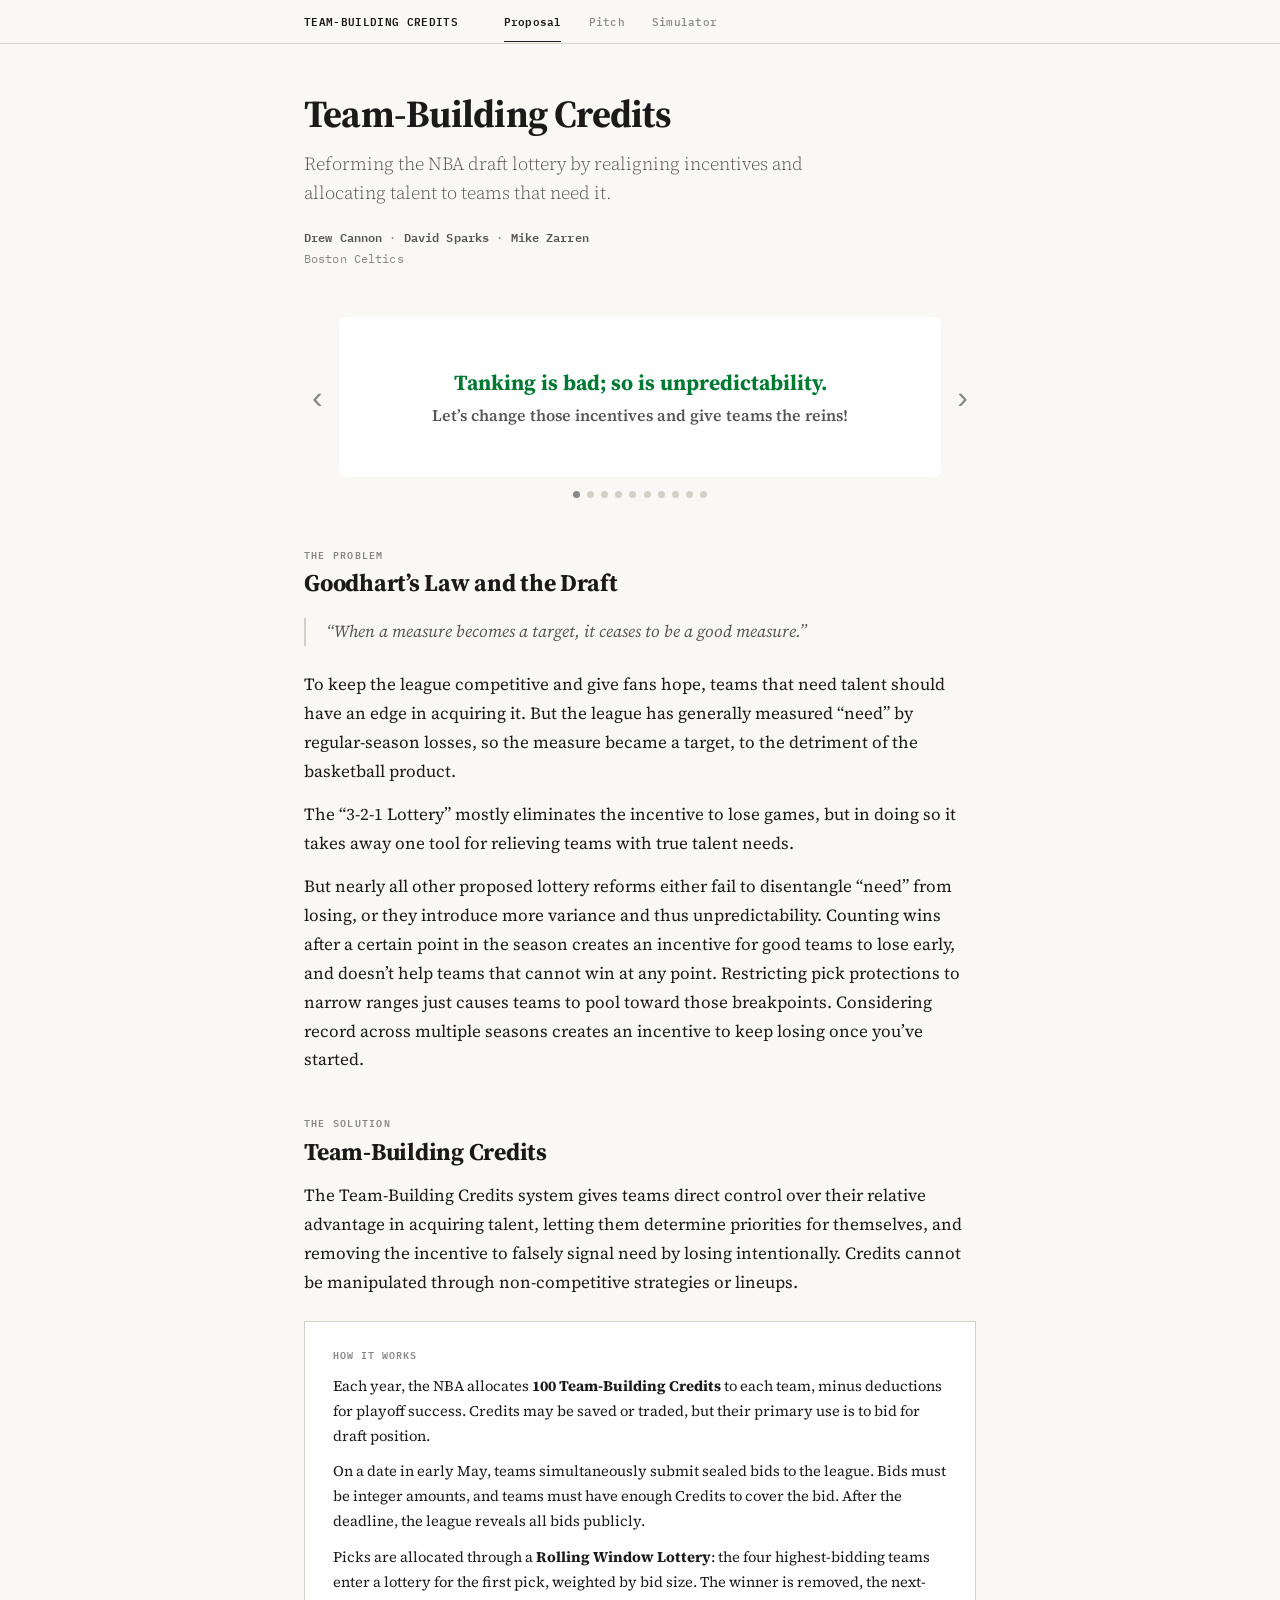
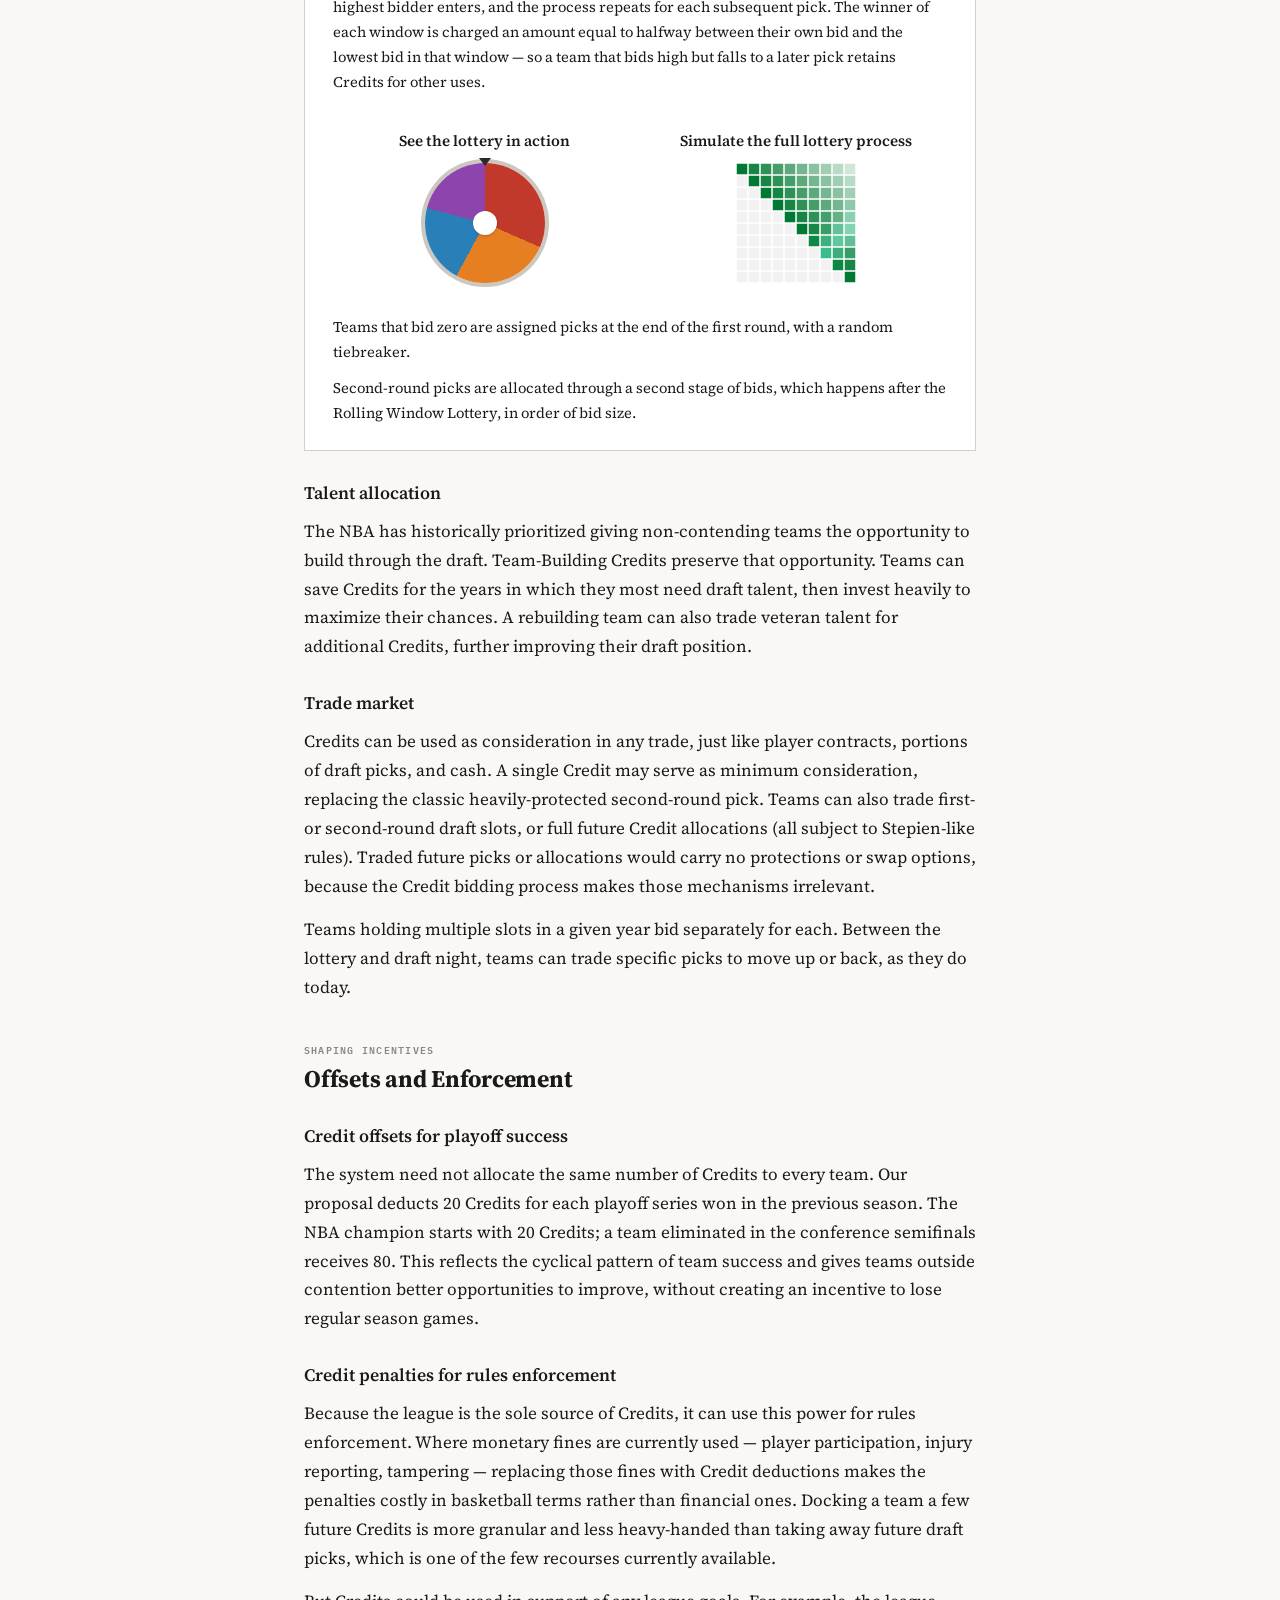
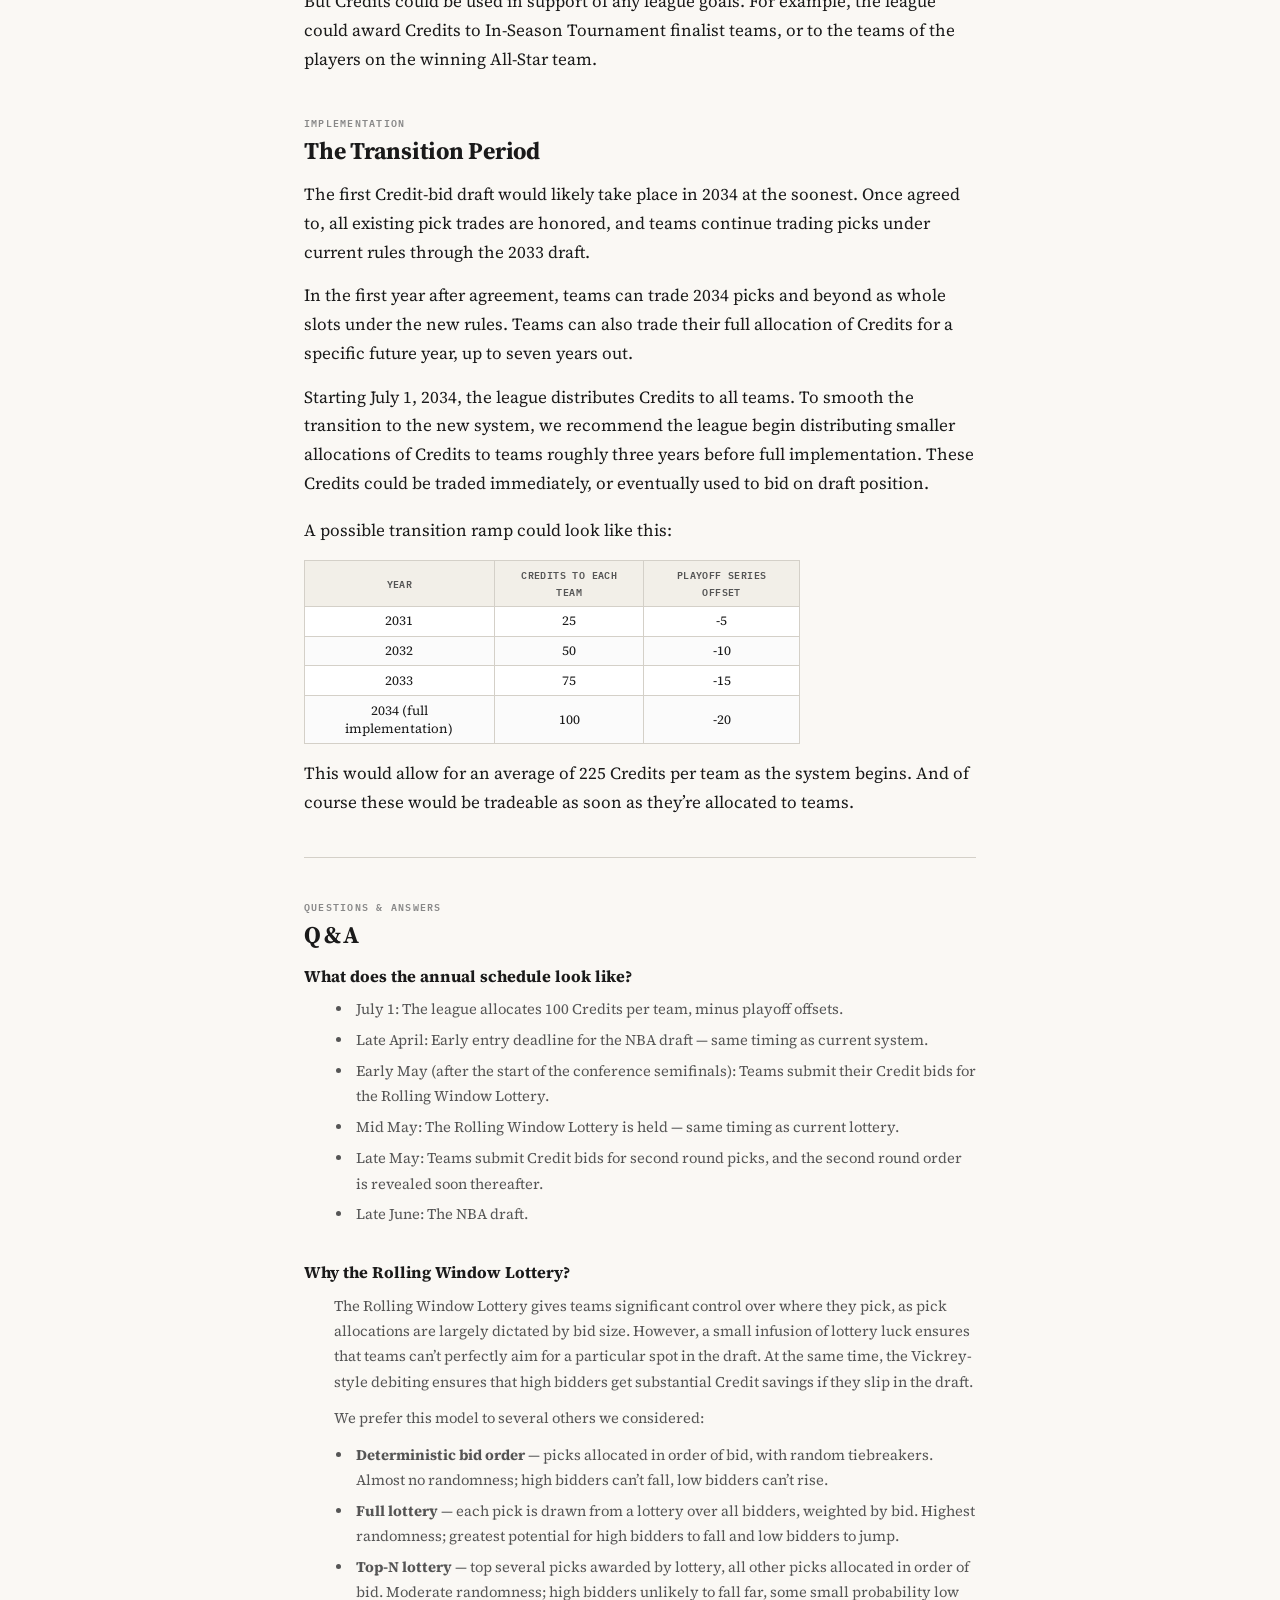
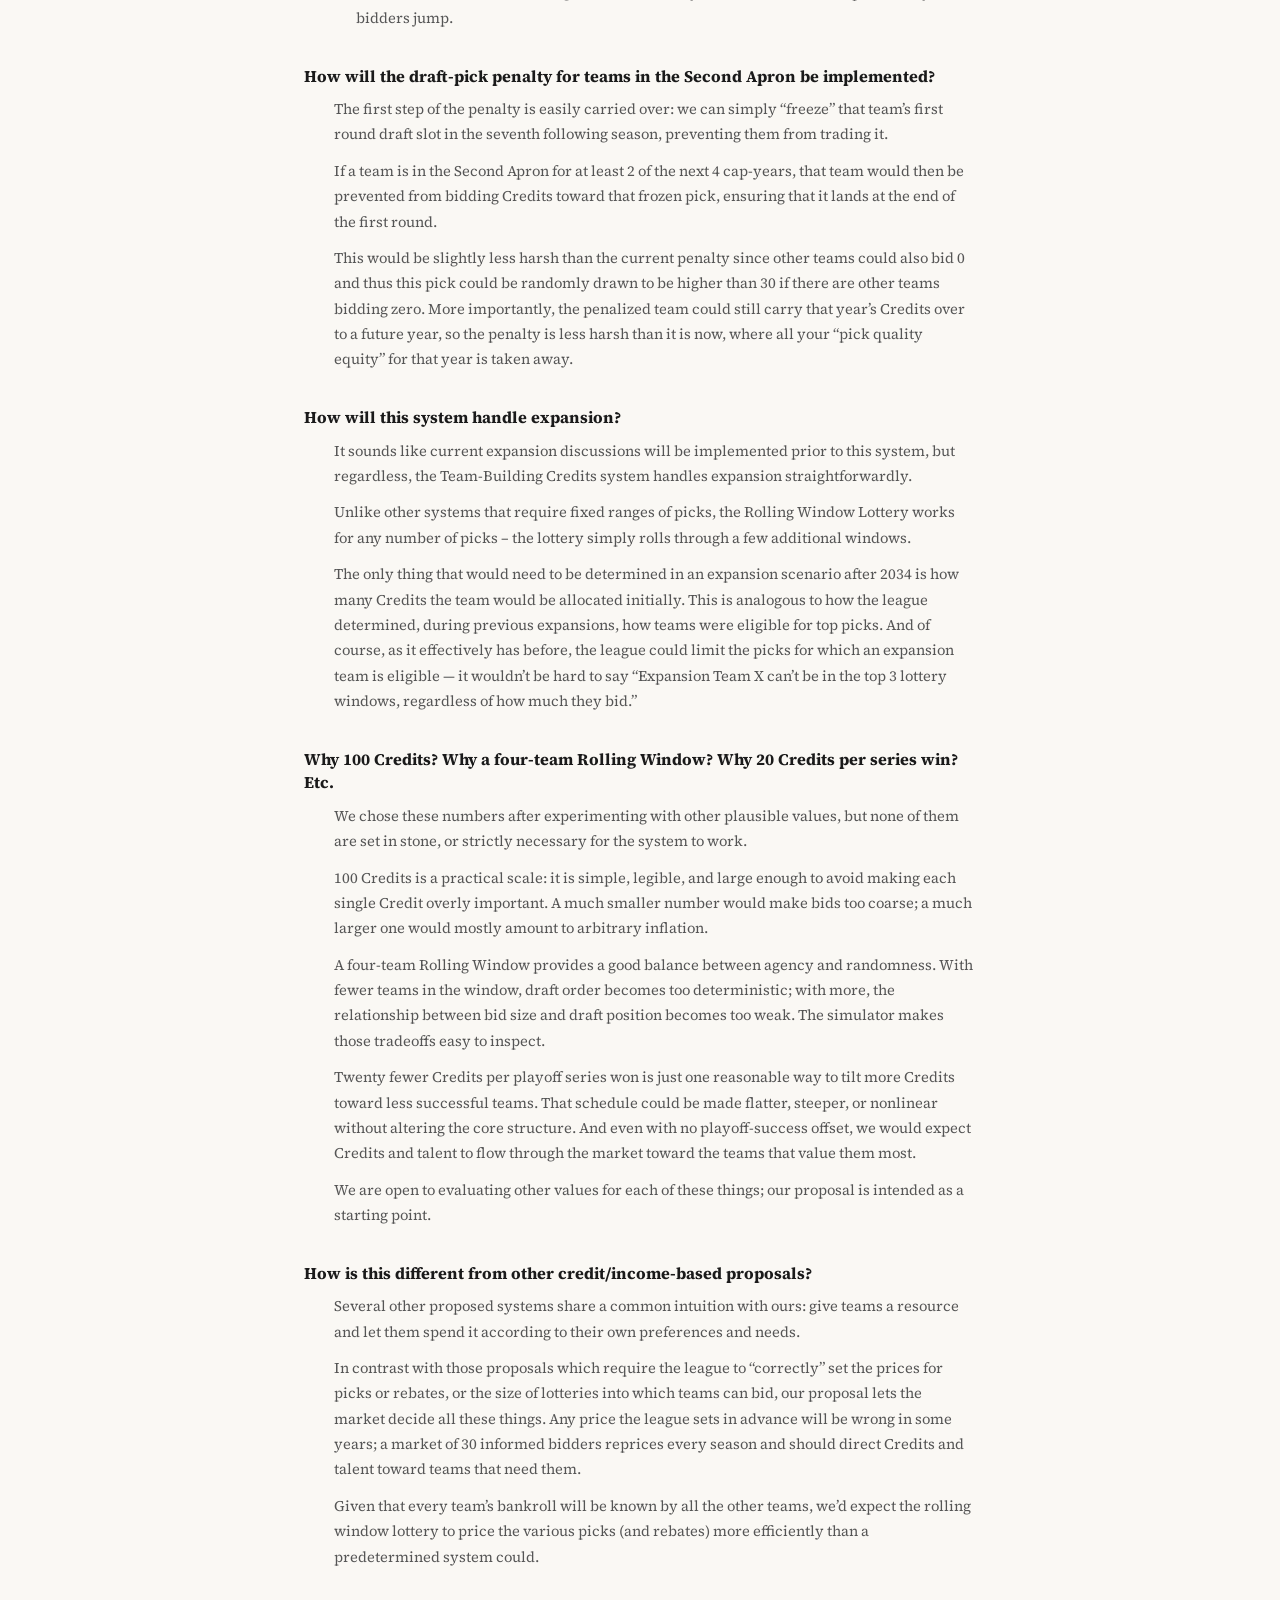
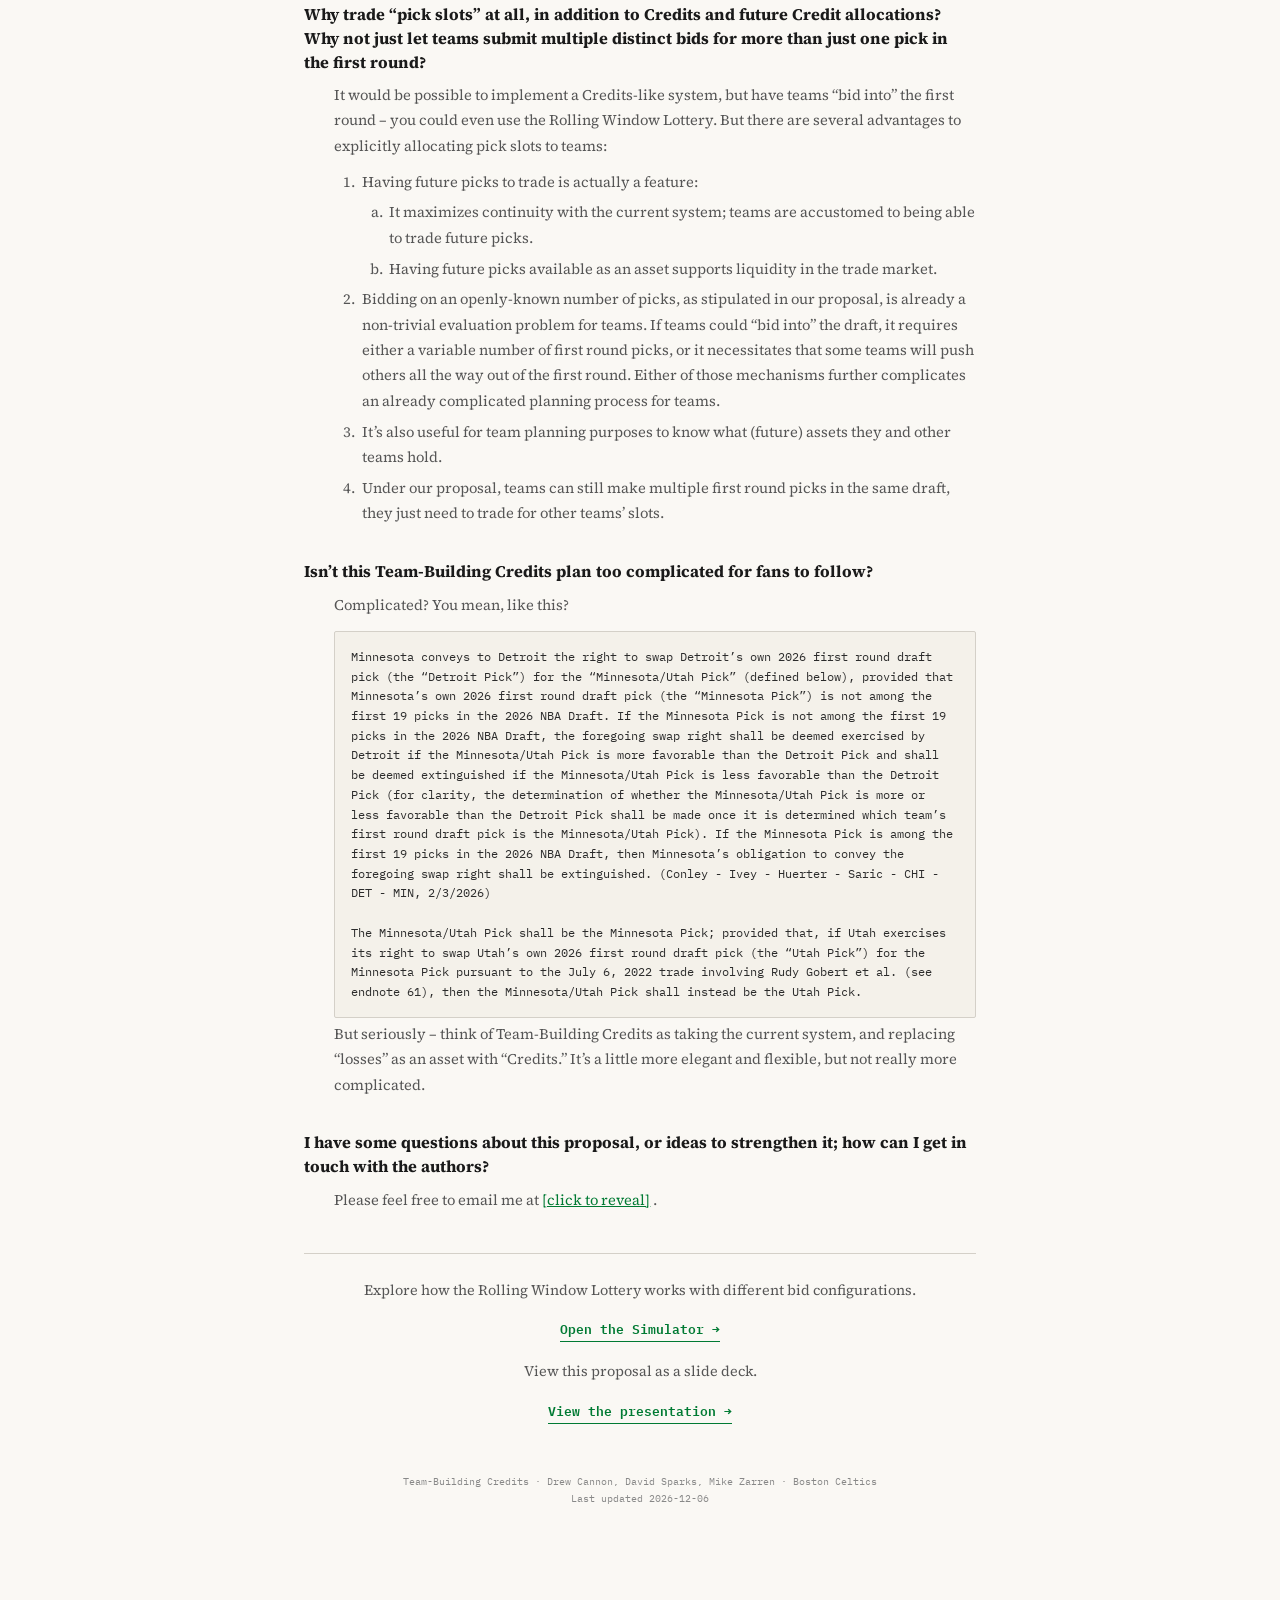
==== commit 7f626e5d: "pluralize" ====
--- a/index.html
+++ b/index.html
@@ -714,8 +714,8 @@
         <li>Late June: The NBA draft.</li></ul></div>
     </div>
     <div class="qa-item">
-      <div class="question">Why the Rolling-Window Lottery?</div>
-      <div class="answer"><p>The Rolling-Window Lottery gives teams significant control over where they pick, as pick allocations are largely dictated by bid size. However, a small infusion of lottery luck ensures that teams can&rsquo;t perfectly aim for a particular spot in the draft. At the same time, the Vickrey-style debiting ensures that high bidders get substantial Credit savings if they slip in the draft.</p>
+      <div class="question">Why the Rolling Window Lottery?</div>
+      <div class="answer"><p>The Rolling Window Lottery gives teams significant control over where they pick, as pick allocations are largely dictated by bid size. However, a small infusion of lottery luck ensures that teams can&rsquo;t perfectly aim for a particular spot in the draft. At the same time, the Vickrey-style debiting ensures that high bidders get substantial Credit savings if they slip in the draft.</p>
         <p>We prefer this model to several others we considered:</p>
        <ul>
           <li><b>Deterministic bid order</b> &mdash; picks allocated in order of bid, with random tiebreakers. Almost no randomness; high bidders can&rsquo;t fall, low bidders can&rsquo;t rise.</li>
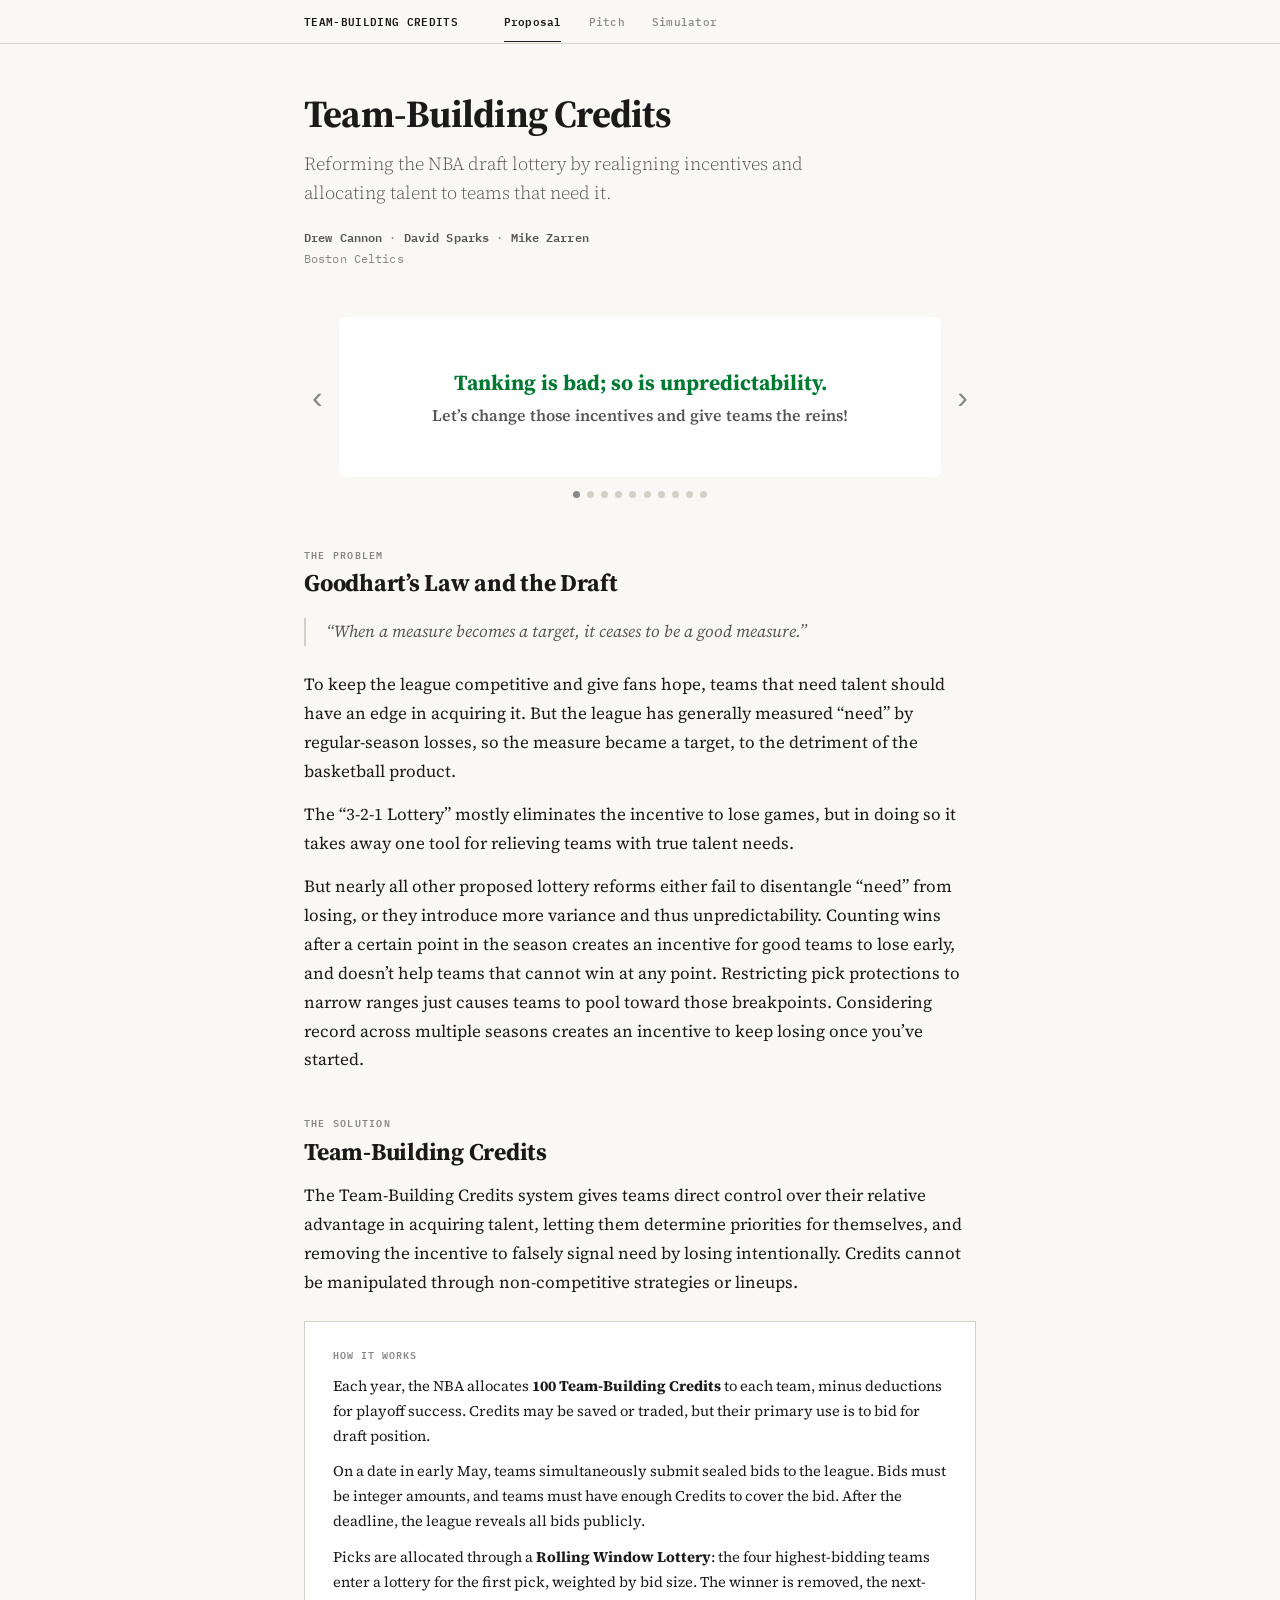
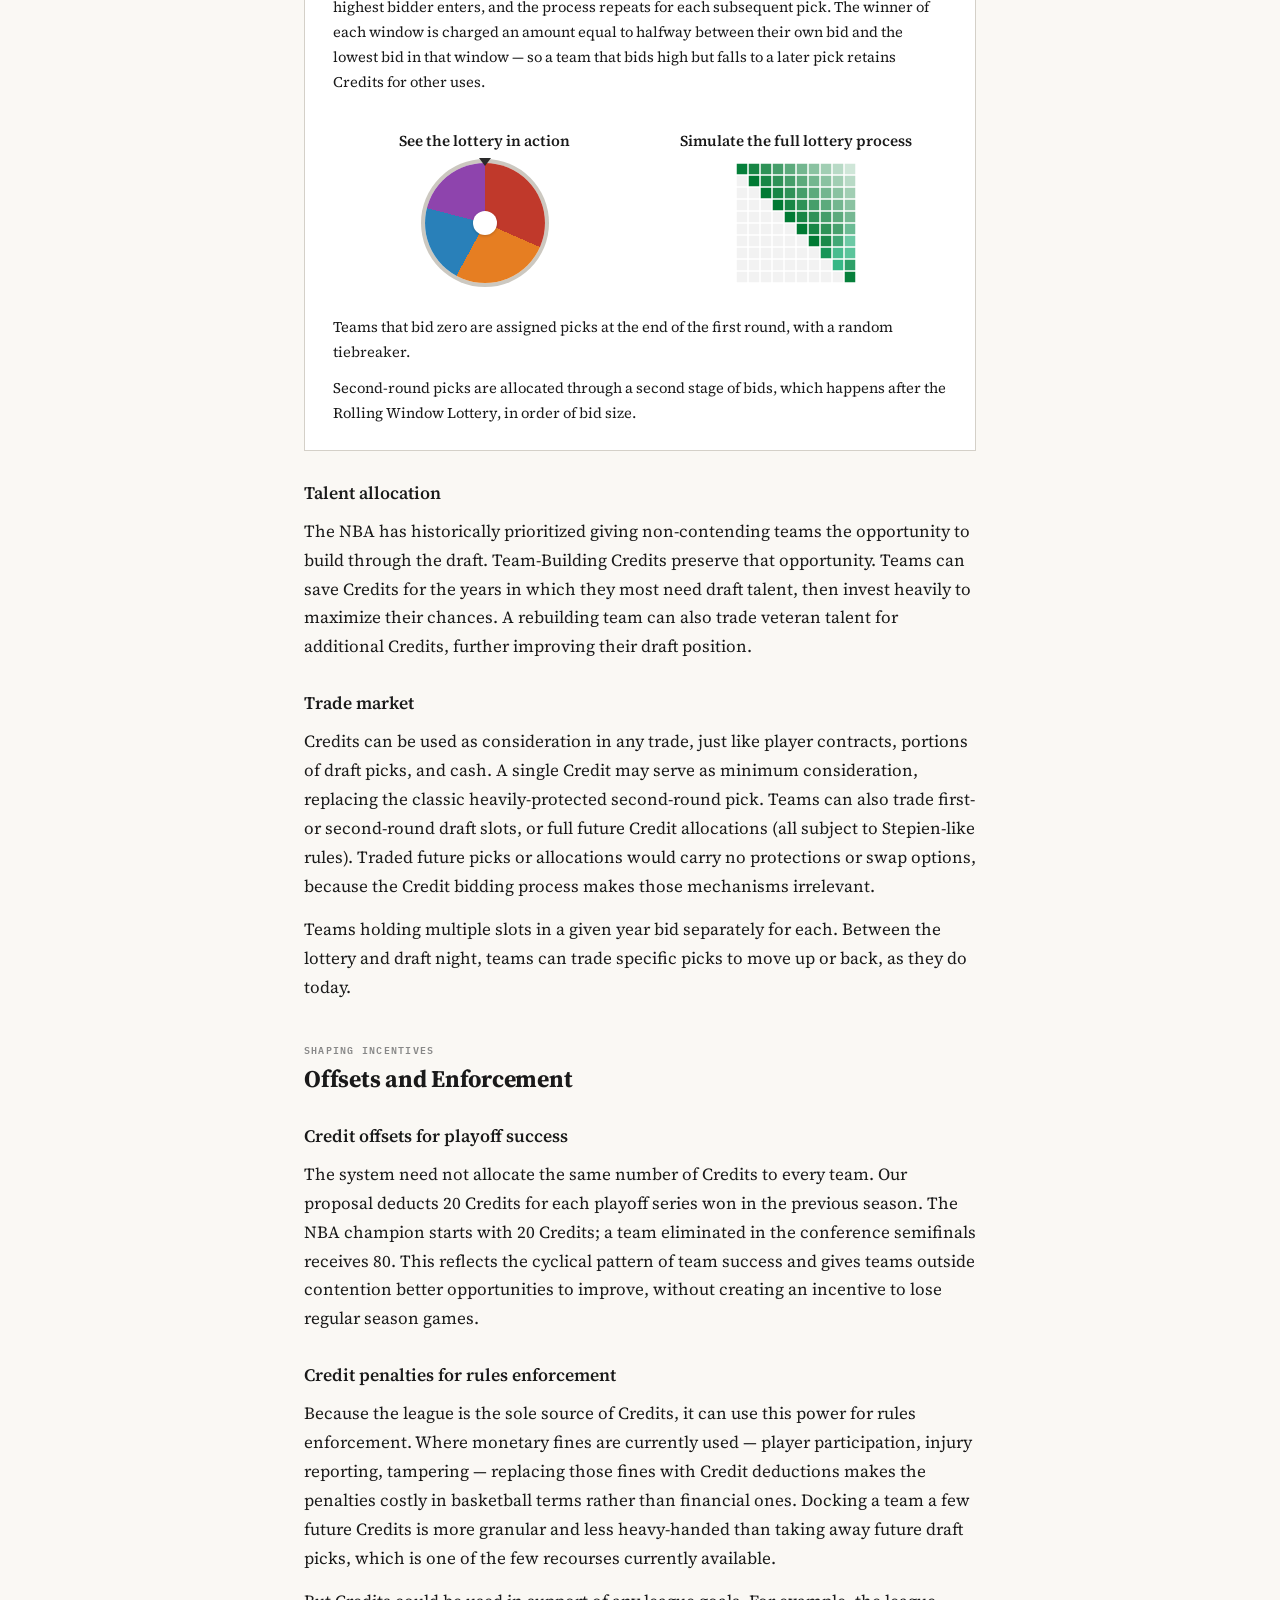
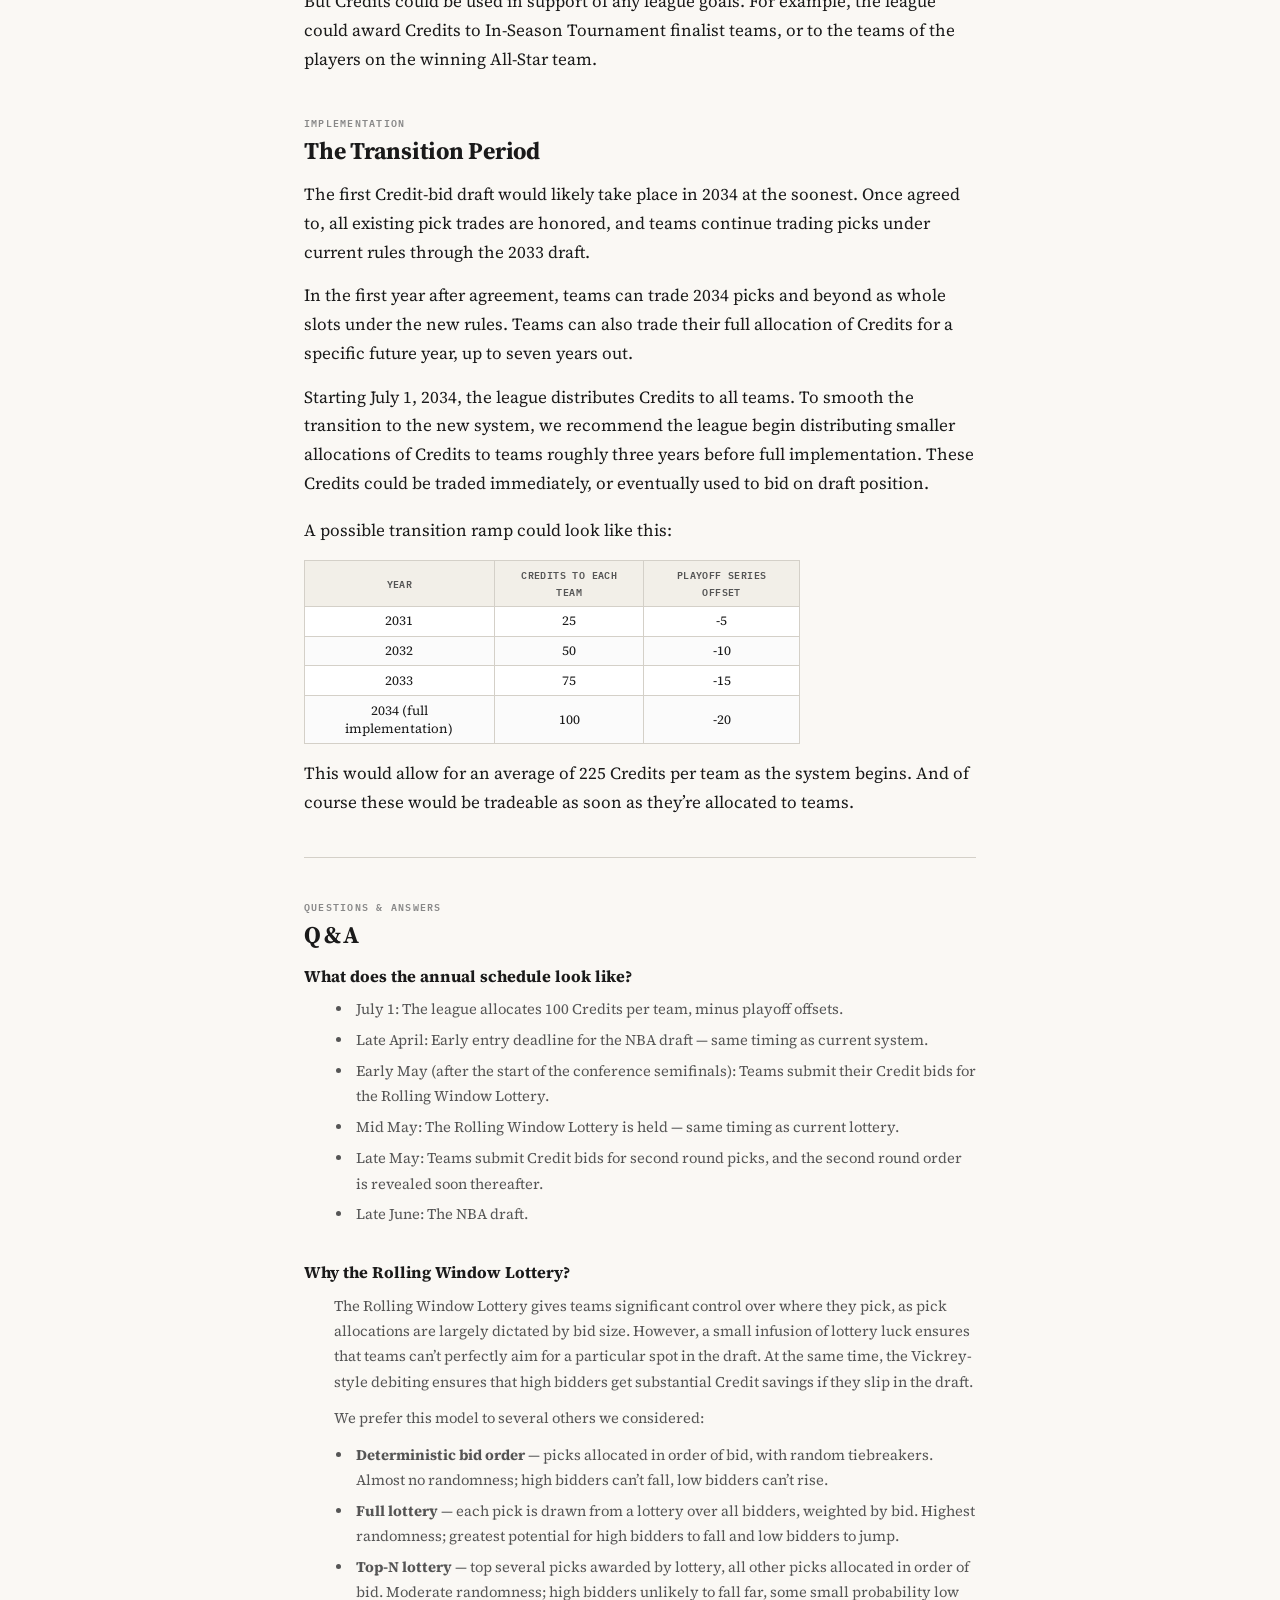
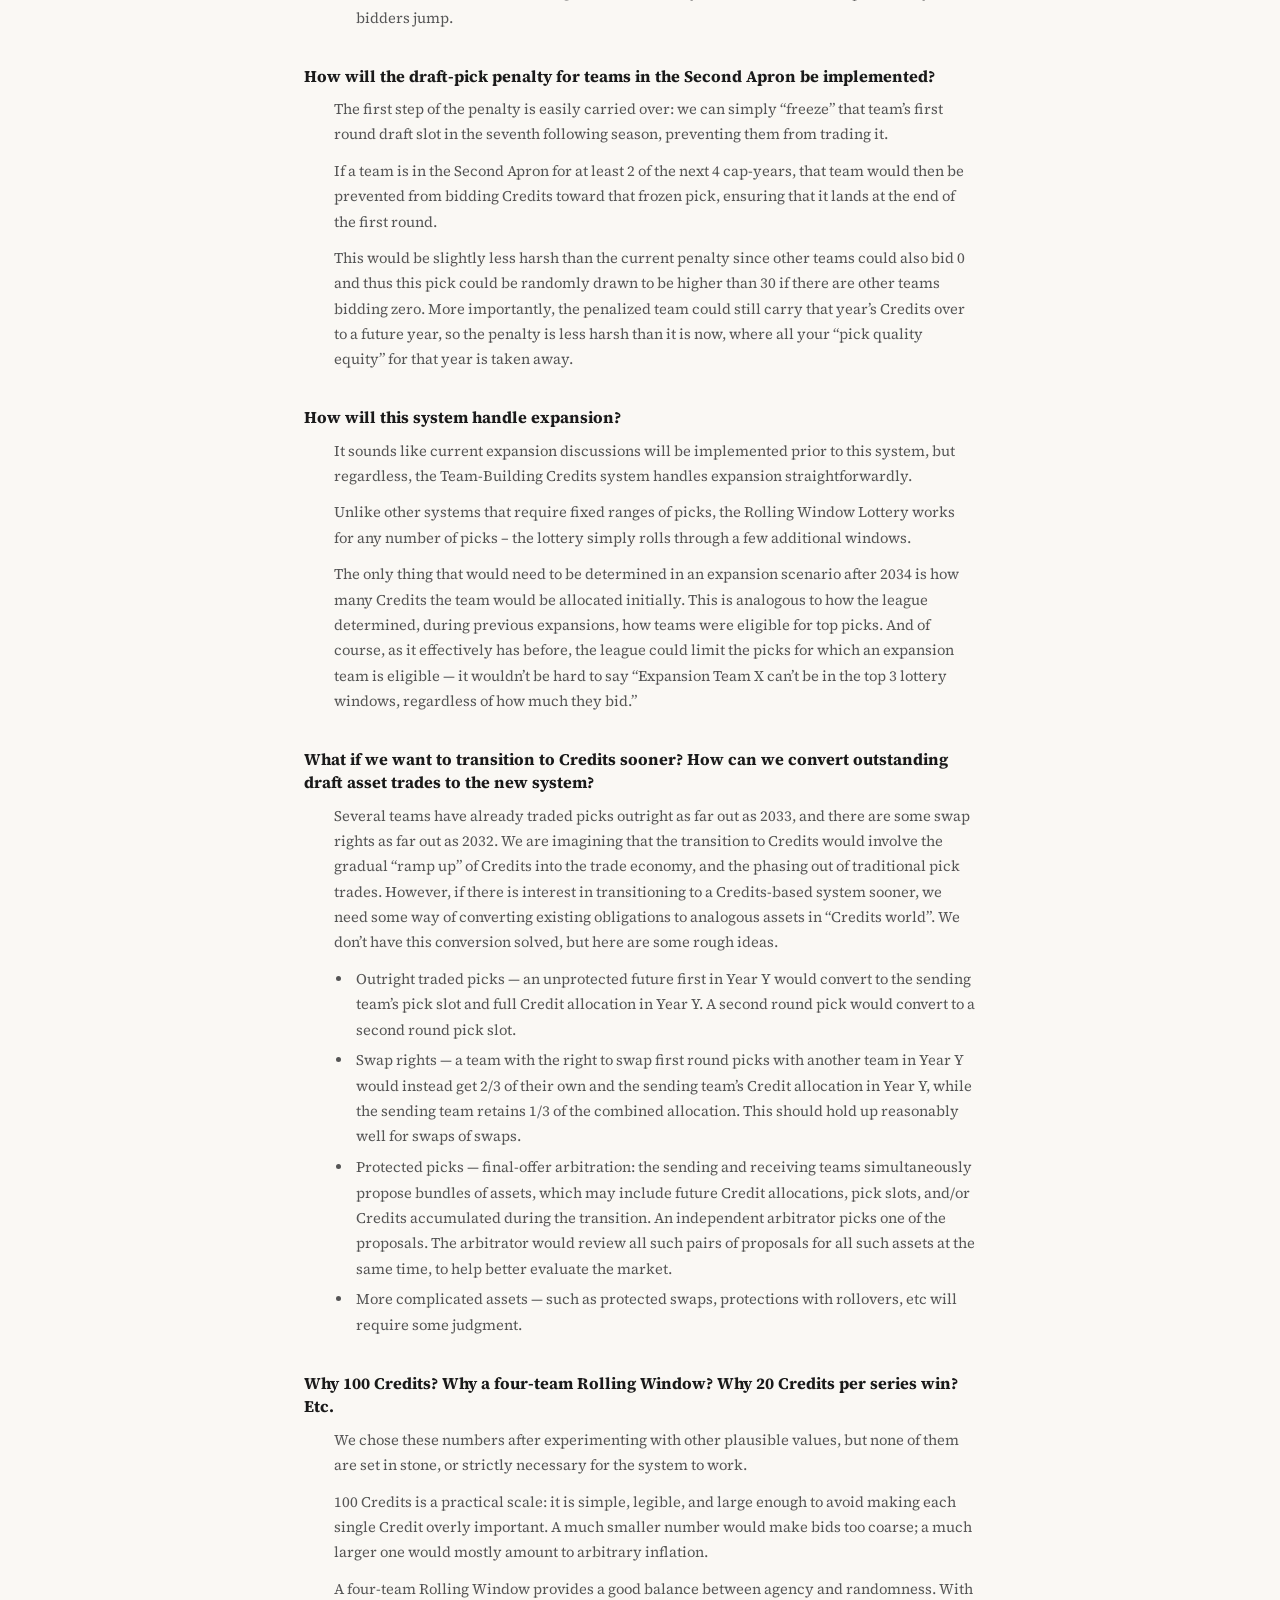
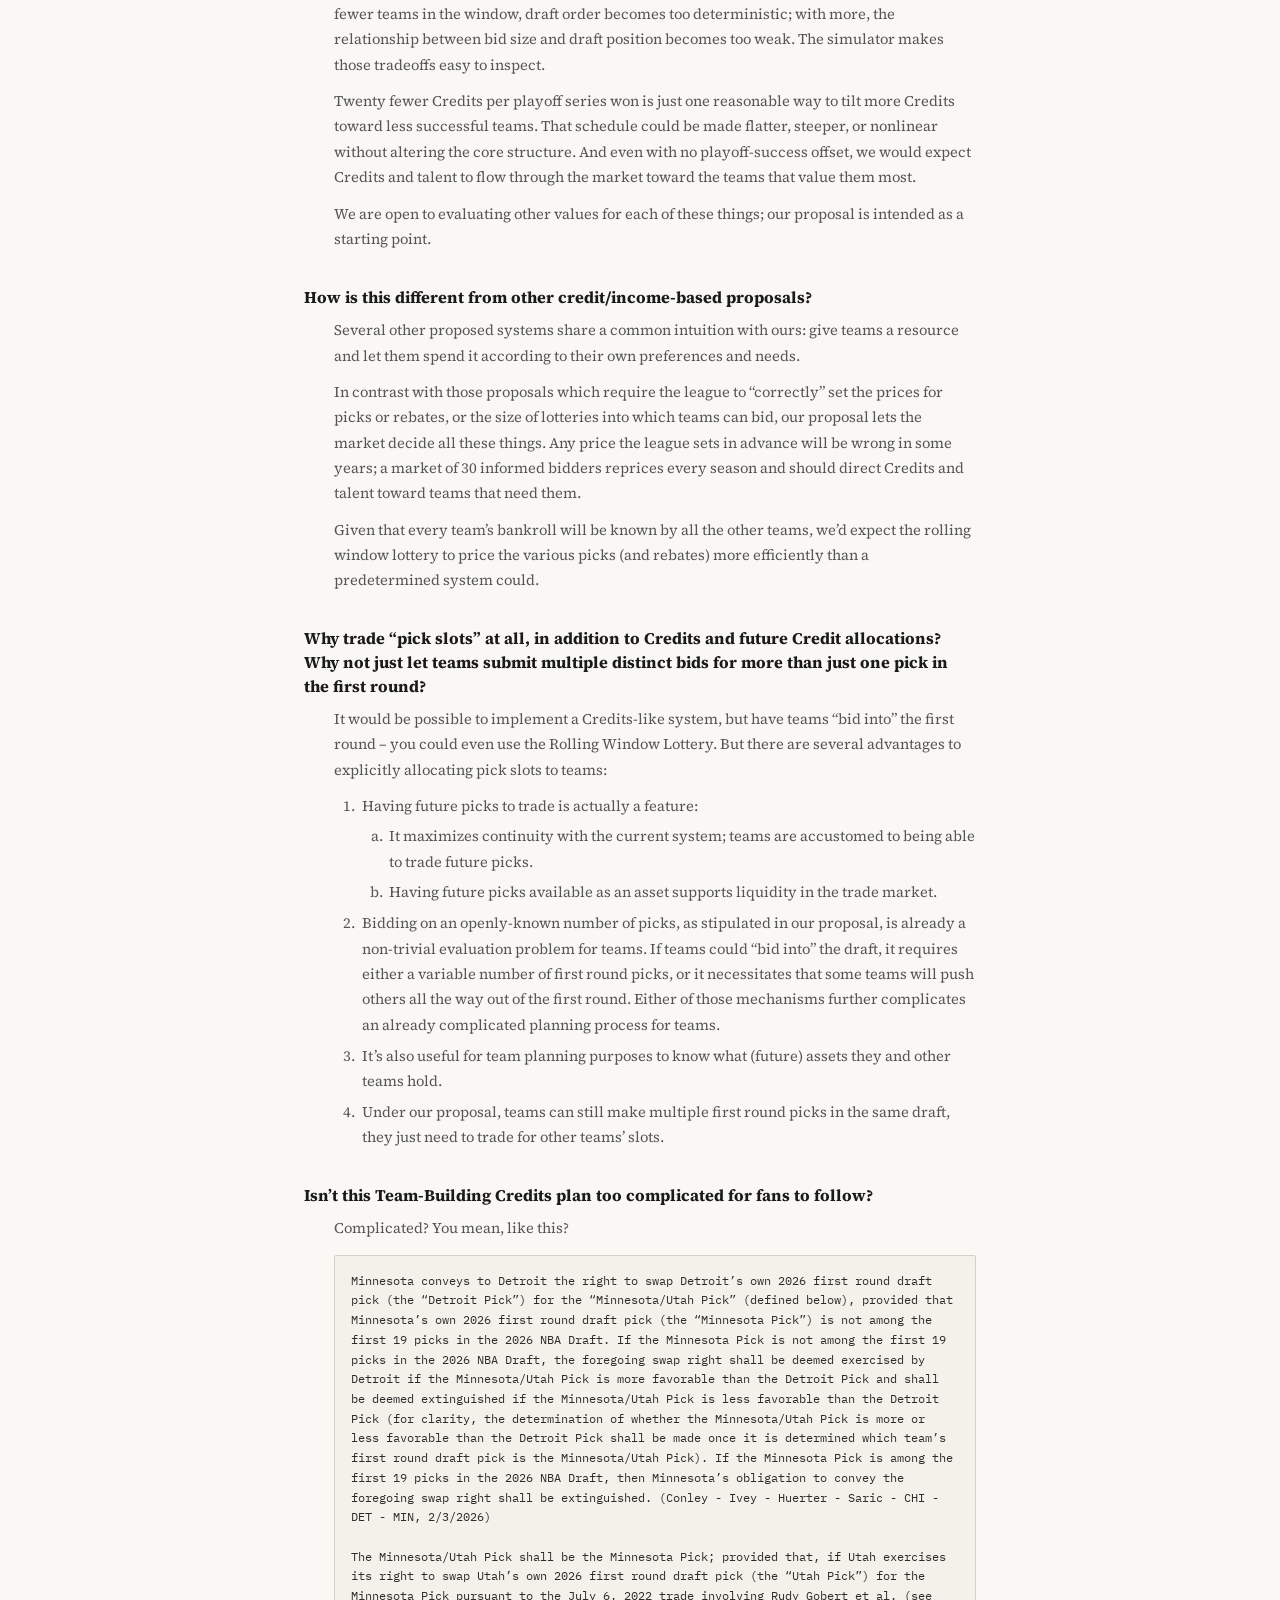
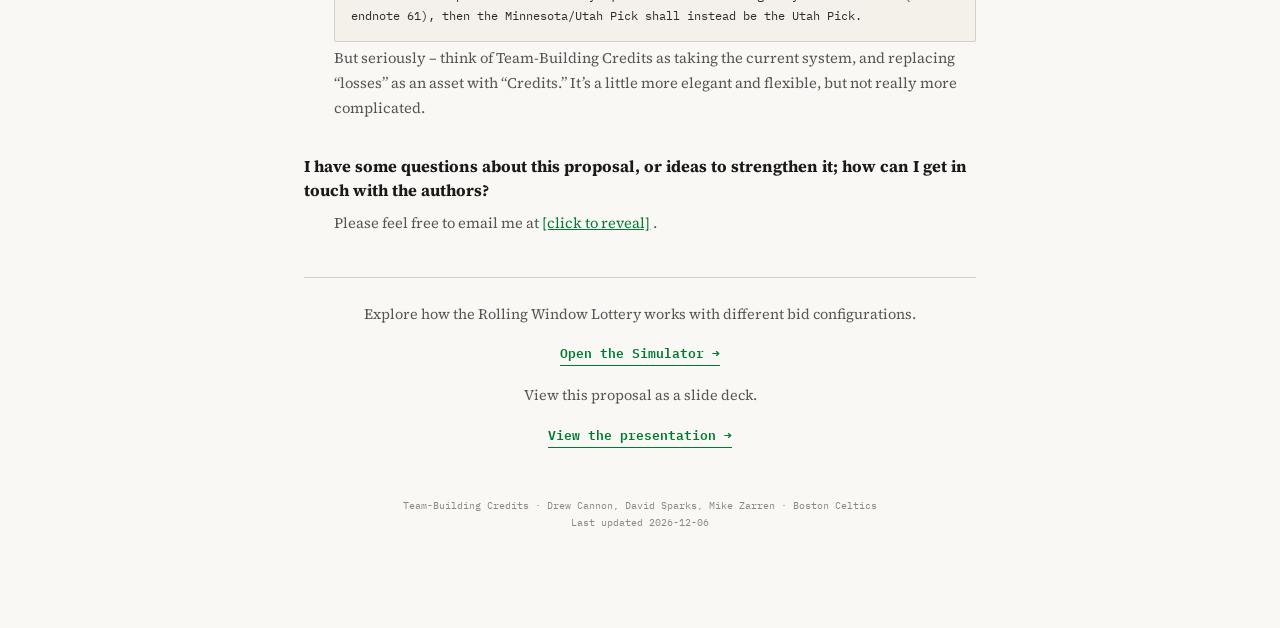
==== commit d1ae1b2d: "What if we want to transition to Credits sooner? How can we convert outstanding draft asset trades t" ====
--- a/index.html
+++ b/index.html
@@ -739,6 +739,18 @@
     </div>
     </div>
     <div class="qa-item">
+      <div class="question">What if we want to transition to Credits sooner? How can we convert outstanding draft asset trades to the new system?</div>
+      <div class="answer">
+        <p>Several teams have already traded picks outright as far out as 2033, and there are some swap rights as far out as 2032. We are imagining that the transition to Credits would involve the gradual &ldquo;ramp up&rdquo; of Credits into the trade economy, and the phasing out of traditional pick trades. However, if there is interest in transitioning to a Credits-based system sooner, we need some way of converting existing obligations to analogous assets in &ldquo;Credits world&rdquo;. We don&rsquo;t have this conversion solved, but here are some rough ideas.</p>
+        <ul>
+          <li>Outright traded picks &mdash; an unprotected future first in Year Y would convert to the sending team&rsquo;s pick slot and full Credit allocation in Year Y. A second round pick would convert to a second round pick slot.</li>
+          <li>Swap rights &mdash; a team with the right to swap first round picks with another team in Year Y would instead get 2/3 of their own and the sending team&rsquo;s Credit allocation in Year Y, while the sending team retains 1/3 of the combined allocation. This should hold up reasonably well for swaps of swaps.</li>
+          <li>Protected picks &mdash; final-offer arbitration: the sending and receiving teams simultaneously propose bundles of assets, which may include future Credit allocations, pick slots, and/or Credits accumulated during the transition. An independent arbitrator picks one of the proposals. The arbitrator would review all such pairs of proposals for all such assets at the same time, to help better evaluate the market.</li>
+          <li>More complicated assets &mdash; such as protected swaps, protections with rollovers, etc will require some judgment.</li>
+        </ul>
+      </div>
+    </div>
+    <div class="qa-item">
       <div class="question">Why 100 Credits? Why a four-team Rolling Window? Why 20 Credits per series win? Etc.</div>
       <div class="answer">
         <p>We chose these numbers after experimenting with other plausible values, but none of them are set in stone, or strictly necessary for the system to work.</p>
